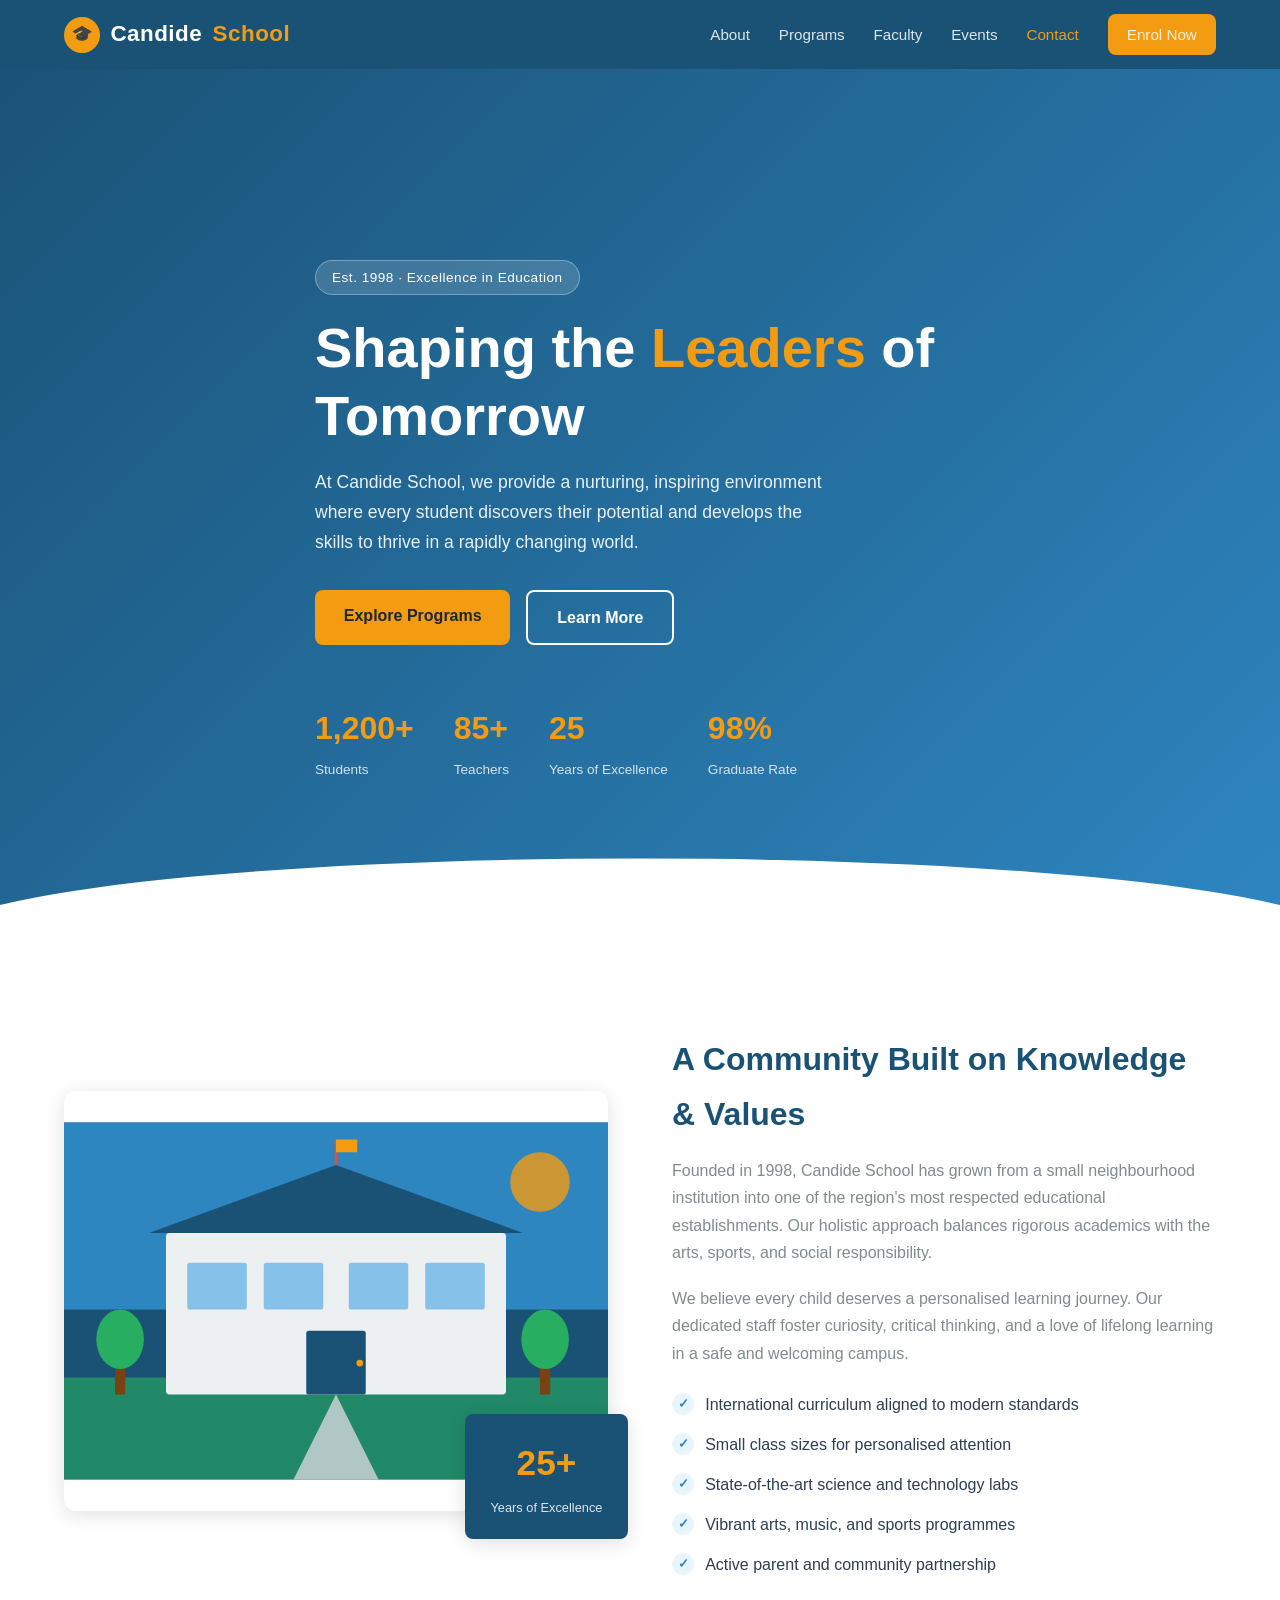
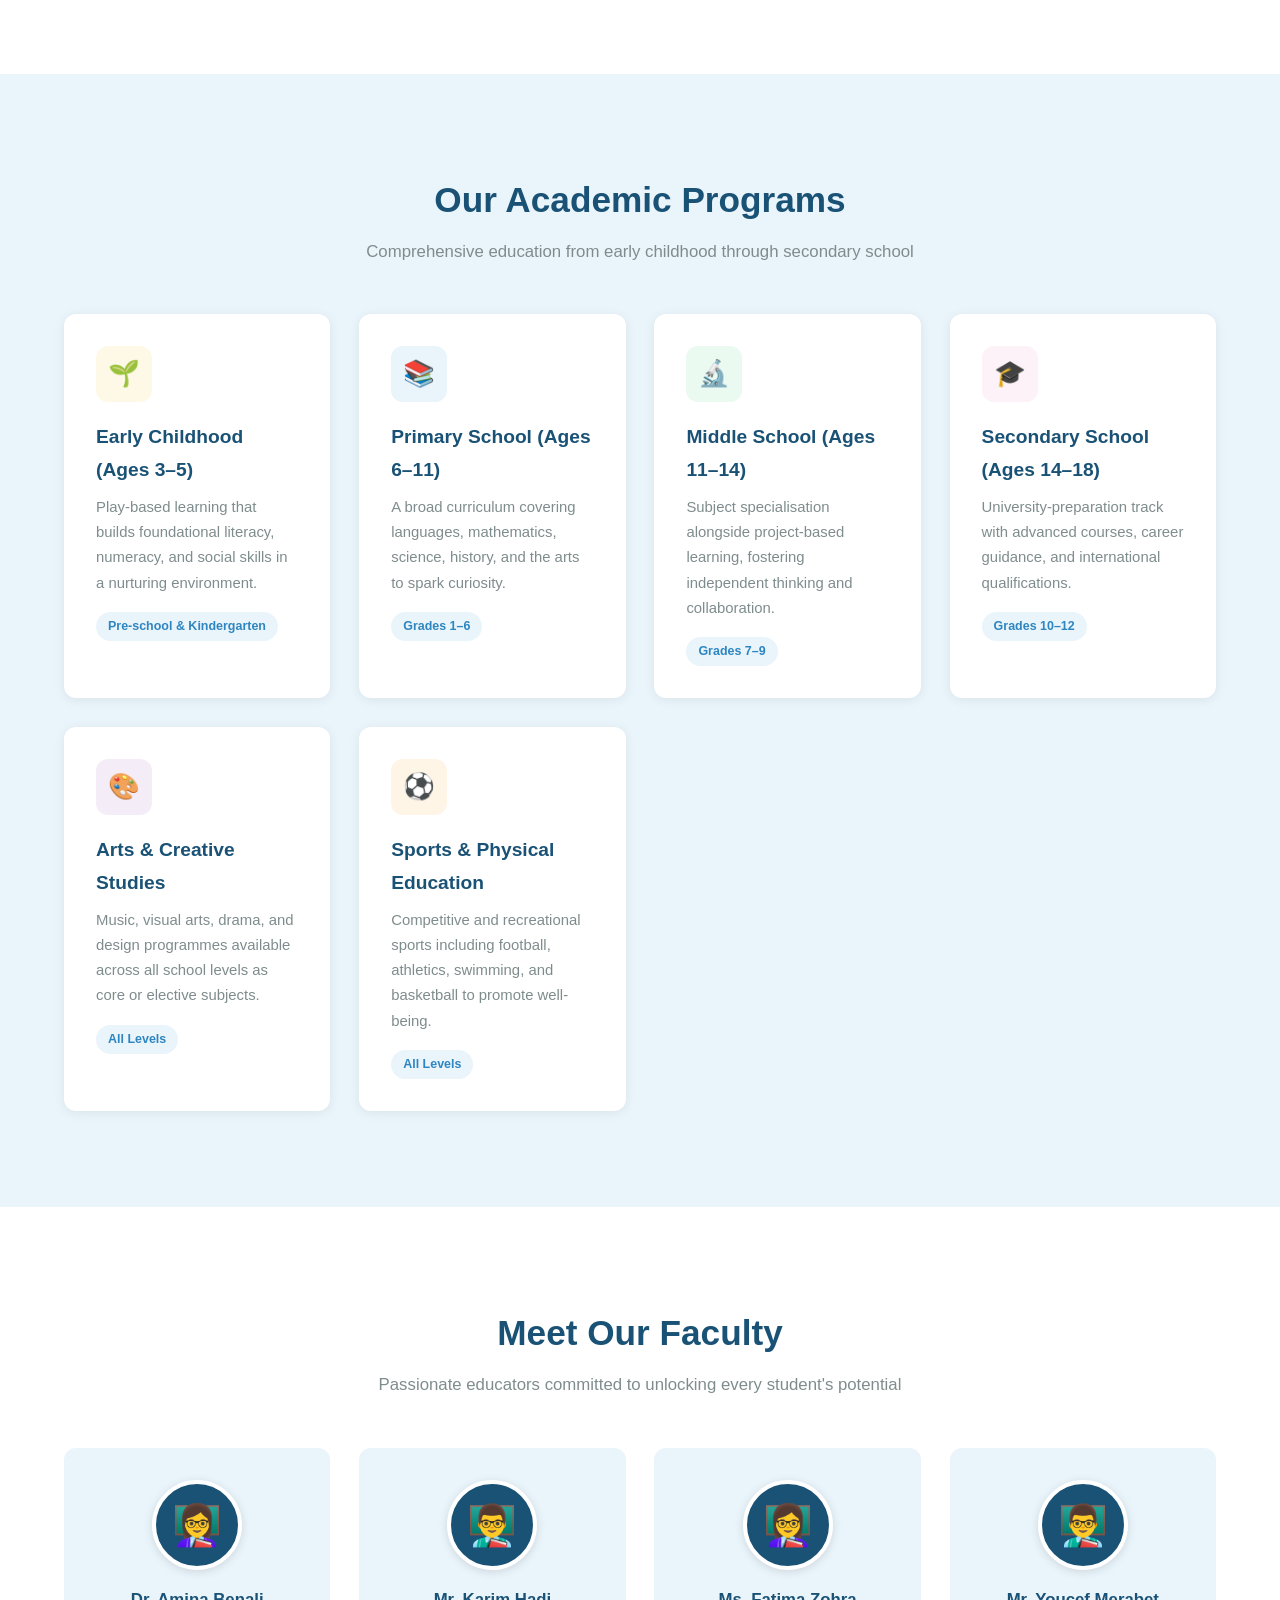
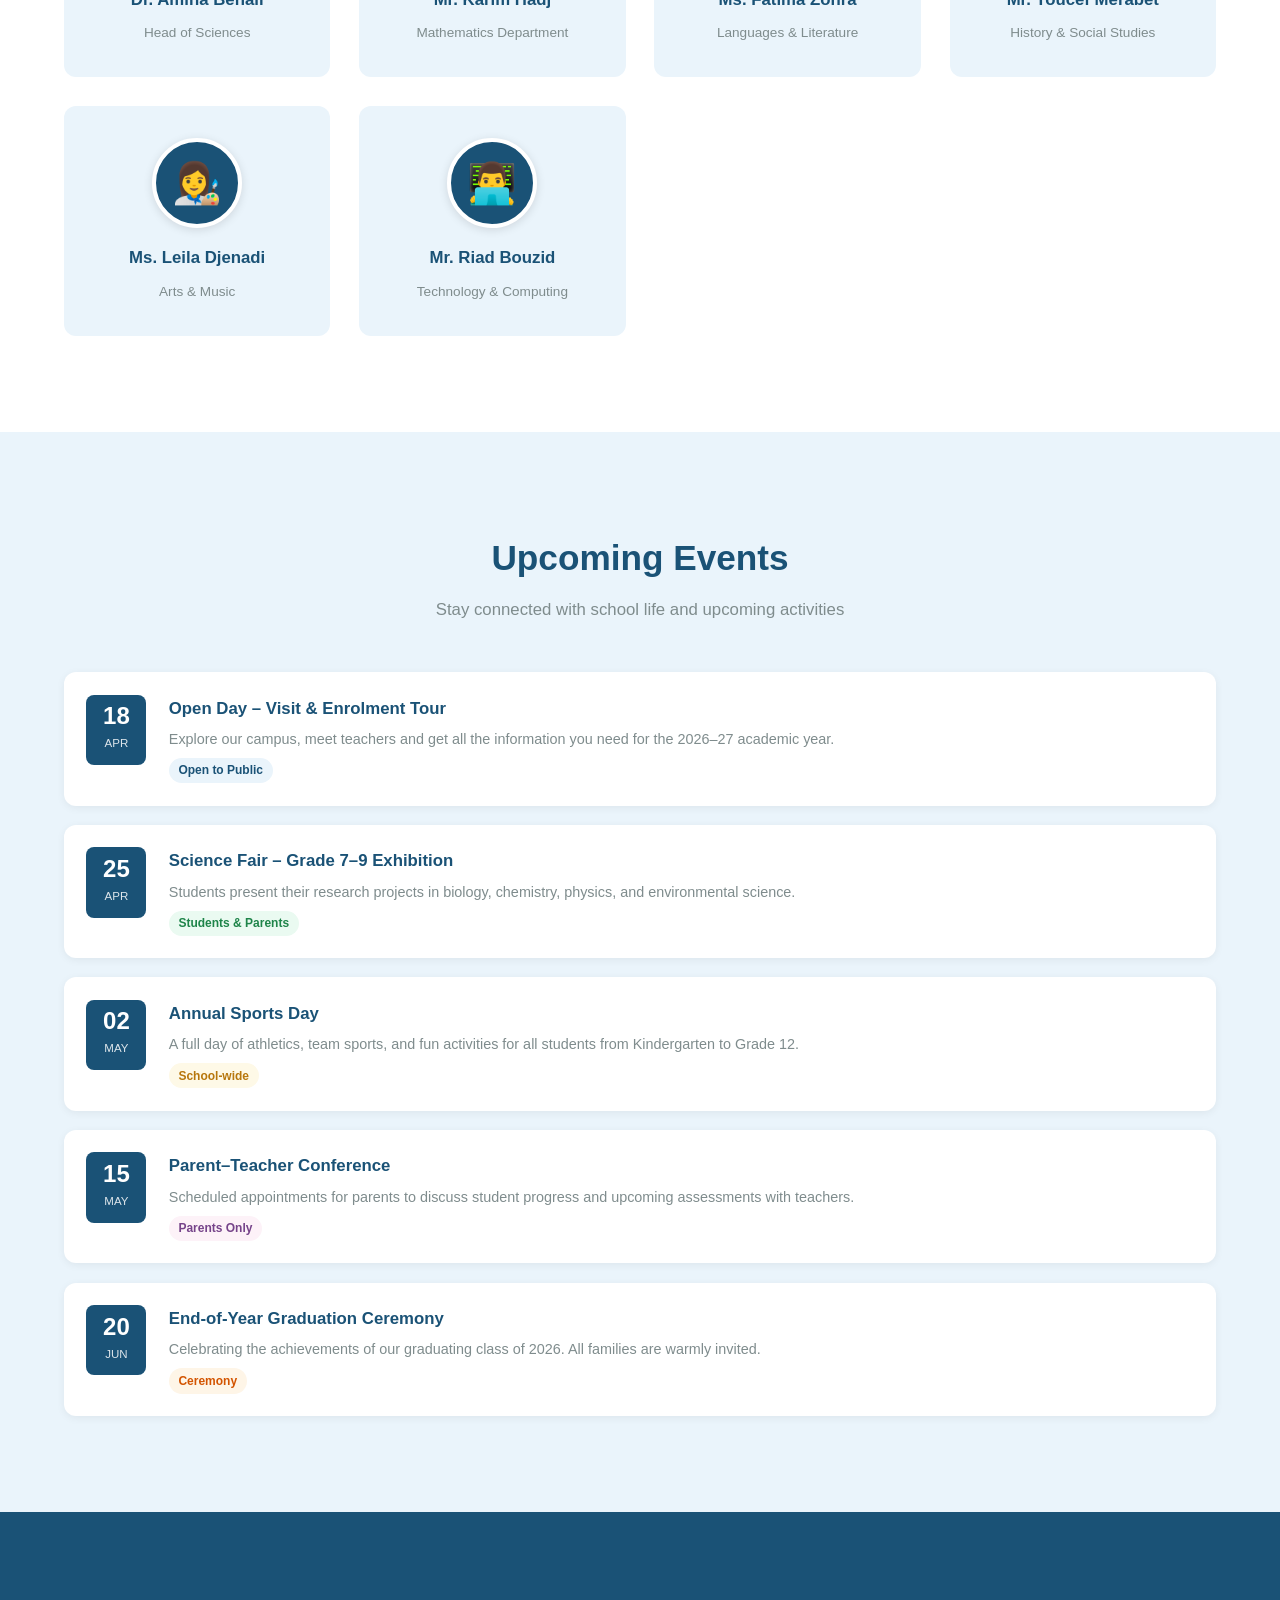
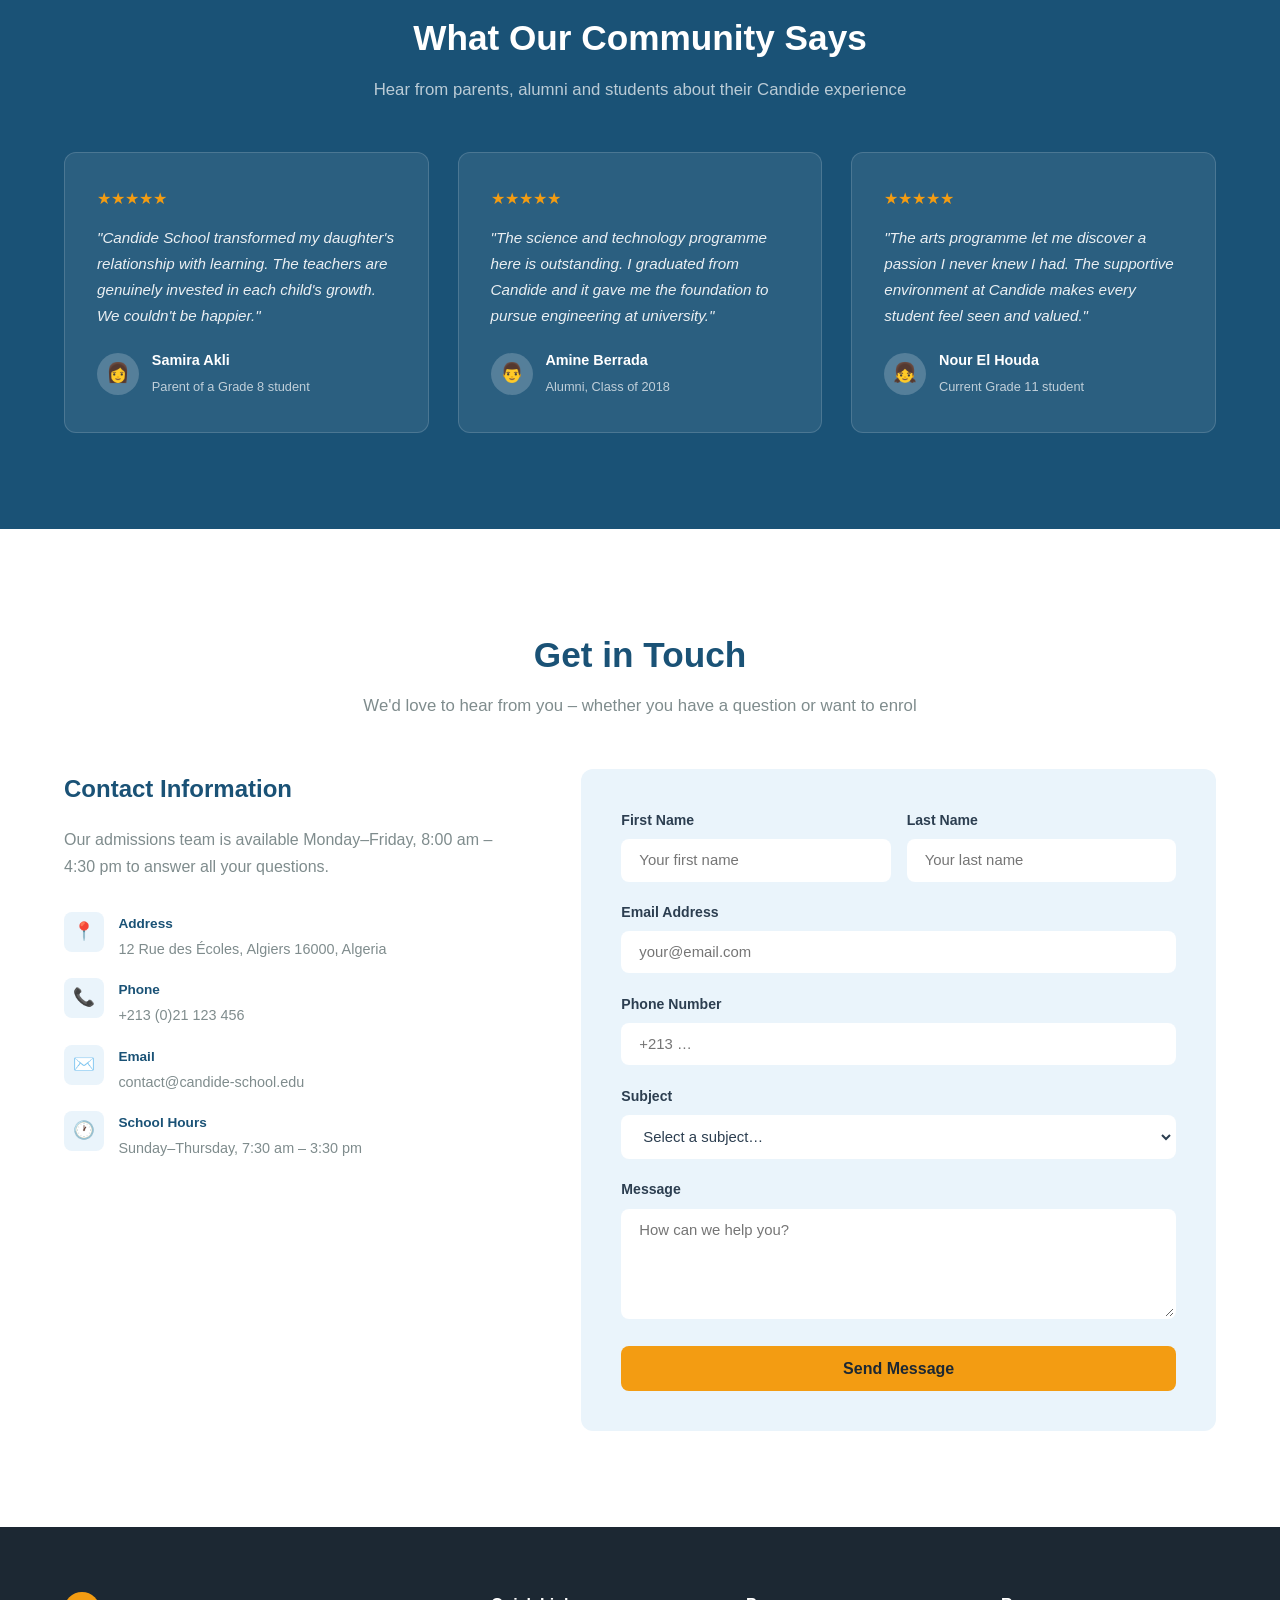
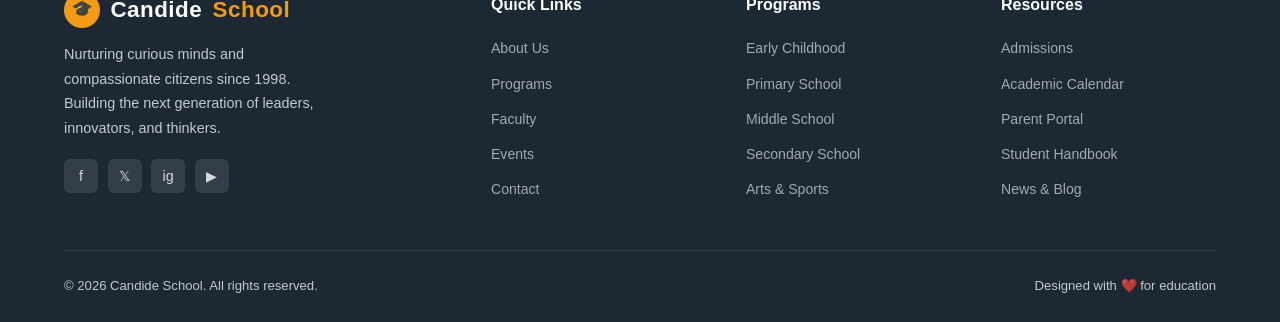
==== index.html @ 68aafe4a "Create Candide School website (HTML, CSS, JS) Agent-Logs-Url: https://github.com/elmeknassi-med/cand" ====
<!DOCTYPE html>
<html lang="en">
<head>
  <meta charset="UTF-8" />
  <meta name="viewport" content="width=device-width, initial-scale=1.0" />
  <meta name="description" content="Candide School – nurturing young minds through excellence in education, creativity, and character." />
  <title>Candide School</title>
  <link rel="stylesheet" href="styles.css" />
</head>
<body>

  <!-- Announcement Bar -->
  <div class="announcement-bar">
    🎓 Enrolment open for the 2026–2027 academic year!
    <a href="#contact">Apply now →</a>
  </div>

  <!-- ===================== NAVBAR ===================== -->
  <nav id="navbar" role="navigation" aria-label="Main navigation">
    <div class="container">
      <a href="#" class="logo">
        <div class="logo-icon" aria-hidden="true">🎓</div>
        Candide <span>School</span>
      </a>

      <ul class="nav-links" id="navLinks" role="list">
        <li><a href="#about"        class="active">About</a></li>
        <li><a href="#programs">Programs</a></li>
        <li><a href="#faculty">Faculty</a></li>
        <li><a href="#events">Events</a></li>
        <li><a href="#contact">Contact</a></li>
        <li><a href="#contact" class="btn btn-primary" style="padding:.5rem 1.2rem;">Enrol Now</a></li>
      </ul>

      <button class="nav-toggle" id="navToggle" aria-controls="navLinks" aria-expanded="false" aria-label="Toggle navigation">
        <span></span><span></span><span></span>
      </button>
    </div>
  </nav>

  <!-- ===================== HERO ===================== -->
  <section id="hero" aria-label="Welcome">
    <div class="container">
      <div class="hero-content">
        <div class="hero-badge">Est. 1998 · Excellence in Education</div>
        <h1>Shaping the <em>Leaders</em> of Tomorrow</h1>
        <p>
          At Candide School, we provide a nurturing, inspiring environment where every
          student discovers their potential and develops the skills to thrive in a
          rapidly changing world.
        </p>
        <div class="hero-buttons">
          <a href="#programs" class="btn btn-primary">Explore Programs</a>
          <a href="#about"    class="btn btn-secondary">Learn More</a>
        </div>
        <div class="hero-stats">
          <div class="stat"><strong>1,200+</strong><span>Students</span></div>
          <div class="stat"><strong>85+</strong><span>Teachers</span></div>
          <div class="stat"><strong>25</strong><span>Years of Excellence</span></div>
          <div class="stat"><strong>98%</strong><span>Graduate Rate</span></div>
        </div>
      </div>
    </div>
  </section>

  <!-- ===================== ABOUT ===================== -->
  <section id="about" aria-label="About Candide School">
    <div class="container">
      <div class="about-grid">

        <div class="about-image">
          <!-- Placeholder illustration using an SVG pattern when no real photo is available -->
          <svg class="about-image-main" viewBox="0 0 640 420" xmlns="http://www.w3.org/2000/svg" role="img" aria-label="Candide School building illustration">
            <rect width="640" height="420" fill="#1a5276"/>
            <!-- sky -->
            <rect width="640" height="220" fill="#2e86c1"/>
            <!-- ground -->
            <rect y="300" width="640" height="120" fill="#27ae60" opacity=".6"/>
            <!-- main building -->
            <rect x="120" y="130" width="400" height="190" fill="#ecf0f1" rx="4"/>
            <!-- roof -->
            <polygon points="100,130 320,50 540,130" fill="#1a5276"/>
            <!-- flag -->
            <line x1="320" y1="50" x2="320" y2="20" stroke="#e74c3c" stroke-width="3"/>
            <rect x="320" y="20" width="25" height="15" fill="#f39c12"/>
            <!-- door -->
            <rect x="285" y="245" width="70" height="75" fill="#1a5276" rx="3"/>
            <circle cx="348" cy="283" r="4" fill="#f39c12"/>
            <!-- windows -->
            <rect x="145" y="165" width="70" height="55" fill="#85c1e9" rx="3"/>
            <rect x="235" y="165" width="70" height="55" fill="#85c1e9" rx="3"/>
            <rect x="335" y="165" width="70" height="55" fill="#85c1e9" rx="3"/>
            <rect x="425" y="165" width="70" height="55" fill="#85c1e9" rx="3"/>
            <!-- path -->
            <polygon points="270,420 320,320 370,420" fill="#d5d8dc" opacity=".8"/>
            <!-- trees -->
            <rect x="60"  y="260" width="12" height="60" fill="#784212"/>
            <ellipse cx="66"  cy="255" rx="28" ry="35" fill="#27ae60"/>
            <rect x="560" y="260" width="12" height="60" fill="#784212"/>
            <ellipse cx="566" cy="255" rx="28" ry="35" fill="#27ae60"/>
            <!-- sun -->
            <circle cx="560" cy="70" r="35" fill="#f39c12" opacity=".8"/>
          </svg>

          <div class="about-badge">
            <strong>25+</strong>
            <span>Years of Excellence</span>
          </div>
        </div>

        <div class="about-text">
          <h2>A Community Built on Knowledge &amp; Values</h2>
          <p>
            Founded in 1998, Candide School has grown from a small neighbourhood
            institution into one of the region's most respected educational establishments.
            Our holistic approach balances rigorous academics with the arts, sports, and
            social responsibility.
          </p>
          <p>
            We believe every child deserves a personalised learning journey. Our
            dedicated staff foster curiosity, critical thinking, and a love of
            lifelong learning in a safe and welcoming campus.
          </p>
          <ul class="about-features">
            <li>International curriculum aligned to modern standards</li>
            <li>Small class sizes for personalised attention</li>
            <li>State-of-the-art science and technology labs</li>
            <li>Vibrant arts, music, and sports programmes</li>
            <li>Active parent and community partnership</li>
          </ul>
        </div>

      </div>
    </div>
  </section>

  <!-- ===================== PROGRAMS ===================== -->
  <section id="programs" aria-label="Academic programs">
    <div class="container">
      <div class="section-heading">
        <h2>Our Academic Programs</h2>
        <p>Comprehensive education from early childhood through secondary school</p>
      </div>

      <div class="programs-grid">

        <div class="program-card">
          <div class="program-icon" style="background:#fef9e7;">🌱</div>
          <h3>Early Childhood (Ages 3–5)</h3>
          <p>Play-based learning that builds foundational literacy, numeracy, and social skills in a nurturing environment.</p>
          <span class="program-tag">Pre-school &amp; Kindergarten</span>
        </div>

        <div class="program-card">
          <div class="program-icon" style="background:#eaf4fb;">📚</div>
          <h3>Primary School (Ages 6–11)</h3>
          <p>A broad curriculum covering languages, mathematics, science, history, and the arts to spark curiosity.</p>
          <span class="program-tag">Grades 1–6</span>
        </div>

        <div class="program-card">
          <div class="program-icon" style="background:#eafaf1;">🔬</div>
          <h3>Middle School (Ages 11–14)</h3>
          <p>Subject specialisation alongside project-based learning, fostering independent thinking and collaboration.</p>
          <span class="program-tag">Grades 7–9</span>
        </div>

        <div class="program-card">
          <div class="program-icon" style="background:#fdf2f8;">🎓</div>
          <h3>Secondary School (Ages 14–18)</h3>
          <p>University-preparation track with advanced courses, career guidance, and international qualifications.</p>
          <span class="program-tag">Grades 10–12</span>
        </div>

        <div class="program-card">
          <div class="program-icon" style="background:#f4ecf7;">🎨</div>
          <h3>Arts &amp; Creative Studies</h3>
          <p>Music, visual arts, drama, and design programmes available across all school levels as core or elective subjects.</p>
          <span class="program-tag">All Levels</span>
        </div>

        <div class="program-card">
          <div class="program-icon" style="background:#fef5e7;">⚽</div>
          <h3>Sports &amp; Physical Education</h3>
          <p>Competitive and recreational sports including football, athletics, swimming, and basketball to promote well-being.</p>
          <span class="program-tag">All Levels</span>
        </div>

      </div>
    </div>
  </section>

  <!-- ===================== FACULTY ===================== -->
  <section id="faculty" aria-label="Our teachers">
    <div class="container">
      <div class="section-heading">
        <h2>Meet Our Faculty</h2>
        <p>Passionate educators committed to unlocking every student's potential</p>
      </div>

      <div class="faculty-grid">

        <div class="faculty-card">
          <div class="faculty-avatar" aria-hidden="true">👩‍🏫</div>
          <h3>Dr. Amina Benali</h3>
          <span>Head of Sciences</span>
        </div>

        <div class="faculty-card">
          <div class="faculty-avatar" aria-hidden="true">👨‍🏫</div>
          <h3>Mr. Karim Hadj</h3>
          <span>Mathematics Department</span>
        </div>

        <div class="faculty-card">
          <div class="faculty-avatar" aria-hidden="true">👩‍🏫</div>
          <h3>Ms. Fatima Zohra</h3>
          <span>Languages &amp; Literature</span>
        </div>

        <div class="faculty-card">
          <div class="faculty-avatar" aria-hidden="true">👨‍🏫</div>
          <h3>Mr. Youcef Merabet</h3>
          <span>History &amp; Social Studies</span>
        </div>

        <div class="faculty-card">
          <div class="faculty-avatar" aria-hidden="true">👩‍🎨</div>
          <h3>Ms. Leila Djenadi</h3>
          <span>Arts &amp; Music</span>
        </div>

        <div class="faculty-card">
          <div class="faculty-avatar" aria-hidden="true">👨‍💻</div>
          <h3>Mr. Riad Bouzid</h3>
          <span>Technology &amp; Computing</span>
        </div>

      </div>
    </div>
  </section>

  <!-- ===================== EVENTS ===================== -->
  <section id="events" aria-label="Upcoming events">
    <div class="container">
      <div class="section-heading">
        <h2>Upcoming Events</h2>
        <p>Stay connected with school life and upcoming activities</p>
      </div>

      <div class="events-list">

        <div class="event-item">
          <div class="event-date"><strong>18</strong><span>Apr</span></div>
          <div class="event-info">
            <h3>Open Day – Visit &amp; Enrolment Tour</h3>
            <p>Explore our campus, meet teachers and get all the information you need for the 2026–27 academic year.</p>
            <span class="event-tag" style="background:#eaf4fb;color:#1a5276;">Open to Public</span>
          </div>
        </div>

        <div class="event-item">
          <div class="event-date"><strong>25</strong><span>Apr</span></div>
          <div class="event-info">
            <h3>Science Fair – Grade 7–9 Exhibition</h3>
            <p>Students present their research projects in biology, chemistry, physics, and environmental science.</p>
            <span class="event-tag" style="background:#eafaf1;color:#1e8449;">Students &amp; Parents</span>
          </div>
        </div>

        <div class="event-item">
          <div class="event-date"><strong>02</strong><span>May</span></div>
          <div class="event-info">
            <h3>Annual Sports Day</h3>
            <p>A full day of athletics, team sports, and fun activities for all students from Kindergarten to Grade 12.</p>
            <span class="event-tag" style="background:#fef9e7;color:#b7770d;">School-wide</span>
          </div>
        </div>

        <div class="event-item">
          <div class="event-date"><strong>15</strong><span>May</span></div>
          <div class="event-info">
            <h3>Parent–Teacher Conference</h3>
            <p>Scheduled appointments for parents to discuss student progress and upcoming assessments with teachers.</p>
            <span class="event-tag" style="background:#fdf2f8;color:#76448a;">Parents Only</span>
          </div>
        </div>

        <div class="event-item">
          <div class="event-date"><strong>20</strong><span>Jun</span></div>
          <div class="event-info">
            <h3>End-of-Year Graduation Ceremony</h3>
            <p>Celebrating the achievements of our graduating class of 2026. All families are warmly invited.</p>
            <span class="event-tag" style="background:#fef5e7;color:#d35400;">Ceremony</span>
          </div>
        </div>

      </div>
    </div>
  </section>

  <!-- ===================== TESTIMONIALS ===================== -->
  <section id="testimonials" aria-label="What parents say">
    <div class="container">
      <div class="section-heading">
        <h2>What Our Community Says</h2>
        <p>Hear from parents, alumni and students about their Candide experience</p>
      </div>

      <div class="testimonials-grid">

        <div class="testimonial-card">
          <div class="testimonial-stars" aria-label="5 stars">★★★★★</div>
          <blockquote>
            "Candide School transformed my daughter's relationship with learning. The teachers are
            genuinely invested in each child's growth. We couldn't be happier."
          </blockquote>
          <div class="testimonial-author">
            <div class="testimonial-author-avatar" aria-hidden="true">👩</div>
            <div class="testimonial-author-info">
              <strong>Samira Akli</strong>
              <span>Parent of a Grade 8 student</span>
            </div>
          </div>
        </div>

        <div class="testimonial-card">
          <div class="testimonial-stars" aria-label="5 stars">★★★★★</div>
          <blockquote>
            "The science and technology programme here is outstanding. I graduated from Candide
            and it gave me the foundation to pursue engineering at university."
          </blockquote>
          <div class="testimonial-author">
            <div class="testimonial-author-avatar" aria-hidden="true">👨</div>
            <div class="testimonial-author-info">
              <strong>Amine Berrada</strong>
              <span>Alumni, Class of 2018</span>
            </div>
          </div>
        </div>

        <div class="testimonial-card">
          <div class="testimonial-stars" aria-label="5 stars">★★★★★</div>
          <blockquote>
            "The arts programme let me discover a passion I never knew I had. The supportive
            environment at Candide makes every student feel seen and valued."
          </blockquote>
          <div class="testimonial-author">
            <div class="testimonial-author-avatar" aria-hidden="true">👧</div>
            <div class="testimonial-author-info">
              <strong>Nour El Houda</strong>
              <span>Current Grade 11 student</span>
            </div>
          </div>
        </div>

      </div>
    </div>
  </section>

  <!-- ===================== CONTACT ===================== -->
  <section id="contact" aria-label="Contact and enrolment">
    <div class="container">
      <div class="section-heading">
        <h2>Get in Touch</h2>
        <p>We'd love to hear from you – whether you have a question or want to enrol</p>
      </div>

      <div class="contact-grid">

        <div class="contact-info">
          <h3>Contact Information</h3>
          <p>Our admissions team is available Monday–Friday, 8:00 am – 4:30 pm to answer all your questions.</p>

          <div class="contact-details">
            <div class="contact-item">
              <div class="contact-item-icon" aria-hidden="true">📍</div>
              <div class="contact-item-text">
                <strong>Address</strong>
                <span>12 Rue des Écoles, Algiers 16000, Algeria</span>
              </div>
            </div>
            <div class="contact-item">
              <div class="contact-item-icon" aria-hidden="true">📞</div>
              <div class="contact-item-text">
                <strong>Phone</strong>
                <span>+213 (0)21 123 456</span>
              </div>
            </div>
            <div class="contact-item">
              <div class="contact-item-icon" aria-hidden="true">✉️</div>
              <div class="contact-item-text">
                <strong>Email</strong>
                <span>contact@candide-school.edu</span>
              </div>
            </div>
            <div class="contact-item">
              <div class="contact-item-icon" aria-hidden="true">🕐</div>
              <div class="contact-item-text">
                <strong>School Hours</strong>
                <span>Sunday–Thursday, 7:30 am – 3:30 pm</span>
              </div>
            </div>
          </div>
        </div>

        <div class="contact-form">
          <form id="contactForm" novalidate>
            <div class="form-row">
              <div class="form-group">
                <label for="firstName">First Name</label>
                <input type="text" id="firstName" name="firstName" placeholder="Your first name" required />
              </div>
              <div class="form-group">
                <label for="lastName">Last Name</label>
                <input type="text" id="lastName" name="lastName" placeholder="Your last name" required />
              </div>
            </div>

            <div class="form-group">
              <label for="email">Email Address</label>
              <input type="email" id="email" name="email" placeholder="your@email.com" required />
            </div>

            <div class="form-group">
              <label for="phone">Phone Number</label>
              <input type="tel" id="phone" name="phone" placeholder="+213 …" />
            </div>

            <div class="form-group">
              <label for="subject">Subject</label>
              <select id="subject" name="subject">
                <option value="">Select a subject…</option>
                <option value="enrolment">Enrolment / Admissions</option>
                <option value="programs">Academic Programs</option>
                <option value="events">Events</option>
                <option value="fees">Fees &amp; Scholarships</option>
                <option value="other">Other</option>
              </select>
            </div>

            <div class="form-group">
              <label for="message">Message</label>
              <textarea id="message" name="message" placeholder="How can we help you?" required></textarea>
            </div>

            <button type="submit" class="btn btn-primary form-submit">Send Message</button>
          </form>
          <p id="formFeedback" role="status" style="margin-top:.8rem;font-size:.9rem;color:#1e8449;display:none;"></p>
        </div>

      </div>
    </div>
  </section>

  <!-- ===================== FOOTER ===================== -->
  <footer>
    <div class="container">
      <div class="footer-grid">

        <div class="footer-brand">
          <a href="#" class="logo">
            <div class="logo-icon" aria-hidden="true">🎓</div>
            Candide <span>School</span>
          </a>
          <p>Nurturing curious minds and compassionate citizens since 1998. Building the next generation of leaders, innovators, and thinkers.</p>
          <div class="footer-socials">
            <a href="#" class="social-link" aria-label="Facebook">f</a>
            <a href="#" class="social-link" aria-label="Twitter / X">𝕏</a>
            <a href="#" class="social-link" aria-label="Instagram">ig</a>
            <a href="#" class="social-link" aria-label="YouTube">▶</a>
          </div>
        </div>

        <div class="footer-col">
          <h4>Quick Links</h4>
          <ul>
            <li><a href="#about">About Us</a></li>
            <li><a href="#programs">Programs</a></li>
            <li><a href="#faculty">Faculty</a></li>
            <li><a href="#events">Events</a></li>
            <li><a href="#contact">Contact</a></li>
          </ul>
        </div>

        <div class="footer-col">
          <h4>Programs</h4>
          <ul>
            <li><a href="#programs">Early Childhood</a></li>
            <li><a href="#programs">Primary School</a></li>
            <li><a href="#programs">Middle School</a></li>
            <li><a href="#programs">Secondary School</a></li>
            <li><a href="#programs">Arts &amp; Sports</a></li>
          </ul>
        </div>

        <div class="footer-col">
          <h4>Resources</h4>
          <ul>
            <li><a href="#contact">Admissions</a></li>
            <li><a href="#events">Academic Calendar</a></li>
            <li><a href="#">Parent Portal</a></li>
            <li><a href="#">Student Handbook</a></li>
            <li><a href="#">News &amp; Blog</a></li>
          </ul>
        </div>

      </div>

      <div class="footer-bottom">
        <p>&copy; 2026 Candide School. All rights reserved.</p>
        <p>Designed with ❤️ for education</p>
      </div>
    </div>
  </footer>

  <!-- Back to top button -->
  <button id="back-to-top" aria-label="Back to top">↑</button>

  <script src="script.js"></script>
</body>
</html>
---- styles.css ----
/* ============================================================
   Candide School – Stylesheet
   ============================================================ */

/* ---------- Reset & base ---------- */
*, *::before, *::after {
  box-sizing: border-box;
  margin: 0;
  padding: 0;
}

:root {
  --primary:   #1a5276;
  --secondary: #2e86c1;
  --accent:    #f39c12;
  --light:     #eaf4fb;
  --dark:      #1c2833;
  --text:      #2c3e50;
  --muted:     #7f8c8d;
  --white:     #ffffff;
  --radius:    8px;
  --shadow:    0 4px 20px rgba(0,0,0,.12);
  --transition: .3s ease;
}

html { scroll-behavior: smooth; }

body {
  font-family: 'Segoe UI', Tahoma, Geneva, Verdana, sans-serif;
  color: var(--text);
  line-height: 1.7;
}

img { max-width: 100%; display: block; }

a {
  color: var(--secondary);
  text-decoration: none;
}

a:hover { color: var(--accent); }

ul { list-style: none; }

/* ---------- Utilities ---------- */
.container {
  max-width: 1200px;
  margin: 0 auto;
  padding: 0 1.5rem;
}

.section-heading {
  text-align: center;
  margin-bottom: 3rem;
}

.section-heading h2 {
  font-size: 2.2rem;
  color: var(--primary);
  margin-bottom: .5rem;
}

.section-heading p {
  color: var(--muted);
  font-size: 1.05rem;
}

.btn {
  display: inline-block;
  padding: .75rem 1.8rem;
  border-radius: var(--radius);
  font-weight: 600;
  cursor: pointer;
  border: none;
  transition: var(--transition);
}

.btn-primary {
  background: var(--accent);
  color: var(--dark);
}

.btn-primary:hover {
  background: #d68910;
  color: var(--dark);
}

.btn-secondary {
  background: transparent;
  color: var(--white);
  border: 2px solid var(--white);
}

.btn-secondary:hover {
  background: var(--white);
  color: var(--primary);
}

/* ---------- Navbar ---------- */
#navbar {
  position: fixed;
  top: 0;
  left: 0;
  right: 0;
  z-index: 1000;
  background: var(--primary);
  transition: background var(--transition), box-shadow var(--transition);
}

#navbar.scrolled {
  background: var(--dark);
  box-shadow: var(--shadow);
}

#navbar .container {
  display: flex;
  align-items: center;
  justify-content: space-between;
  padding-top: .85rem;
  padding-bottom: .85rem;
}

.logo {
  display: flex;
  align-items: center;
  gap: .65rem;
  color: var(--white);
  font-size: 1.4rem;
  font-weight: 700;
  letter-spacing: .5px;
}

.logo span {
  color: var(--accent);
}

.logo-icon {
  width: 36px;
  height: 36px;
  background: var(--accent);
  border-radius: 50%;
  display: flex;
  align-items: center;
  justify-content: center;
  font-size: 1.1rem;
}

.nav-links {
  display: flex;
  gap: 1.8rem;
  align-items: center;
}

.nav-links a {
  color: rgba(255,255,255,.85);
  font-weight: 500;
  transition: color var(--transition);
  font-size: .95rem;
}

.nav-links a:hover,
.nav-links a.active {
  color: var(--accent);
}

.nav-toggle {
  display: none;
  flex-direction: column;
  gap: 5px;
  cursor: pointer;
  background: none;
  border: none;
  padding: 4px;
}

.nav-toggle span {
  display: block;
  width: 26px;
  height: 2px;
  background: var(--white);
  border-radius: 2px;
  transition: var(--transition);
}

.nav-toggle.open span:nth-child(1) { transform: translateY(7px) rotate(45deg); }
.nav-toggle.open span:nth-child(2) { opacity: 0; }
.nav-toggle.open span:nth-child(3) { transform: translateY(-7px) rotate(-45deg); }

/* ---------- Hero ---------- */
#hero {
  min-height: 100vh;
  background: linear-gradient(135deg, var(--primary) 0%, var(--secondary) 100%);
  display: flex;
  align-items: center;
  padding-top: 70px;
  position: relative;
  overflow: hidden;
}

#hero::after {
  content: '';
  position: absolute;
  bottom: -2px;
  left: 0;
  right: 0;
  height: 80px;
  background: var(--white);
  clip-path: ellipse(55% 100% at 50% 100%);
}

.hero-content {
  color: var(--white);
  max-width: 650px;
}

.hero-badge {
  display: inline-block;
  background: rgba(255,255,255,.15);
  border: 1px solid rgba(255,255,255,.3);
  padding: .3rem 1rem;
  border-radius: 20px;
  font-size: .85rem;
  margin-bottom: 1.2rem;
  letter-spacing: .5px;
}

.hero-content h1 {
  font-size: clamp(2.2rem, 5vw, 3.5rem);
  line-height: 1.2;
  margin-bottom: 1.2rem;
}

.hero-content h1 em {
  font-style: normal;
  color: var(--accent);
}

.hero-content p {
  font-size: 1.1rem;
  opacity: .9;
  margin-bottom: 2rem;
  max-width: 520px;
}

.hero-buttons {
  display: flex;
  gap: 1rem;
  flex-wrap: wrap;
}

.hero-stats {
  margin-top: 3.5rem;
  display: flex;
  gap: 2.5rem;
  flex-wrap: wrap;
}

.stat {
  text-align: left;
}

.stat strong {
  display: block;
  font-size: 2rem;
  color: var(--accent);
  font-weight: 700;
}

.stat span {
  font-size: .85rem;
  opacity: .8;
}

/* ---------- About ---------- */
#about {
  padding: 6rem 0;
  background: var(--white);
}

.about-grid {
  display: grid;
  grid-template-columns: 1fr 1fr;
  gap: 4rem;
  align-items: center;
}

.about-image {
  position: relative;
}

.about-image-main {
  width: 100%;
  height: 420px;
  object-fit: cover;
  border-radius: 12px;
  box-shadow: var(--shadow);
}

.about-badge {
  position: absolute;
  bottom: -20px;
  right: -20px;
  background: var(--primary);
  color: var(--white);
  padding: 1.2rem 1.6rem;
  border-radius: var(--radius);
  text-align: center;
  box-shadow: var(--shadow);
}

.about-badge strong {
  display: block;
  font-size: 2.2rem;
  color: var(--accent);
}

.about-badge span {
  font-size: .8rem;
  opacity: .85;
}

.about-text h2 {
  font-size: 2rem;
  color: var(--primary);
  margin-bottom: 1rem;
}

.about-text p {
  color: var(--muted);
  margin-bottom: 1.2rem;
}

.about-features {
  margin-top: 1.5rem;
  display: flex;
  flex-direction: column;
  gap: .8rem;
}

.about-features li {
  display: flex;
  align-items: center;
  gap: .7rem;
  color: var(--text);
}

.about-features li::before {
  content: '✓';
  width: 22px;
  height: 22px;
  background: var(--light);
  color: var(--secondary);
  border-radius: 50%;
  display: flex;
  align-items: center;
  justify-content: center;
  font-weight: 700;
  font-size: .8rem;
  flex-shrink: 0;
}

/* ---------- Programs ---------- */
#programs {
  padding: 6rem 0;
  background: var(--light);
}

.programs-grid {
  display: grid;
  grid-template-columns: repeat(auto-fit, minmax(260px, 1fr));
  gap: 1.8rem;
}

.program-card {
  background: var(--white);
  border-radius: 12px;
  padding: 2rem;
  box-shadow: 0 2px 12px rgba(0,0,0,.07);
  transition: transform var(--transition), box-shadow var(--transition);
}

.program-card:hover {
  transform: translateY(-6px);
  box-shadow: var(--shadow);
}

.program-icon {
  width: 56px;
  height: 56px;
  border-radius: 12px;
  display: flex;
  align-items: center;
  justify-content: center;
  font-size: 1.6rem;
  margin-bottom: 1.2rem;
}

.program-card h3 {
  font-size: 1.2rem;
  color: var(--primary);
  margin-bottom: .5rem;
}

.program-card p {
  color: var(--muted);
  font-size: .93rem;
}

.program-tag {
  display: inline-block;
  margin-top: 1rem;
  font-size: .78rem;
  font-weight: 600;
  padding: .25rem .75rem;
  border-radius: 20px;
  background: var(--light);
  color: var(--secondary);
}

/* ---------- Faculty ---------- */
#faculty {
  padding: 6rem 0;
  background: var(--white);
}

.faculty-grid {
  display: grid;
  grid-template-columns: repeat(auto-fit, minmax(230px, 1fr));
  gap: 1.8rem;
}

.faculty-card {
  text-align: center;
  background: var(--light);
  border-radius: 12px;
  padding: 2rem 1.5rem;
  transition: transform var(--transition);
}

.faculty-card:hover { transform: translateY(-4px); }

.faculty-avatar {
  width: 90px;
  height: 90px;
  border-radius: 50%;
  margin: 0 auto 1rem;
  object-fit: cover;
  border: 4px solid var(--white);
  box-shadow: 0 2px 10px rgba(0,0,0,.12);
  font-size: 2.5rem;
  display: flex;
  align-items: center;
  justify-content: center;
  background: var(--primary);
  color: var(--white);
}

.faculty-card h3 {
  font-size: 1.05rem;
  color: var(--primary);
  margin-bottom: .25rem;
}

.faculty-card span {
  font-size: .85rem;
  color: var(--muted);
}

/* ---------- Events ---------- */
#events {
  padding: 6rem 0;
  background: var(--light);
}

.events-list {
  display: flex;
  flex-direction: column;
  gap: 1.2rem;
}

.event-item {
  display: flex;
  align-items: flex-start;
  gap: 1.4rem;
  background: var(--white);
  border-radius: 12px;
  padding: 1.4rem;
  box-shadow: 0 2px 8px rgba(0,0,0,.06);
  transition: transform var(--transition);
}

.event-item:hover { transform: translateX(4px); }

.event-date {
  min-width: 60px;
  background: var(--primary);
  color: var(--white);
  border-radius: 8px;
  text-align: center;
  padding: .6rem .4rem;
  flex-shrink: 0;
}

.event-date strong {
  display: block;
  font-size: 1.5rem;
  line-height: 1;
}

.event-date span {
  font-size: .72rem;
  text-transform: uppercase;
  opacity: .85;
}

.event-info h3 {
  font-size: 1.05rem;
  color: var(--primary);
  margin-bottom: .25rem;
}

.event-info p {
  color: var(--muted);
  font-size: .9rem;
}

.event-tag {
  display: inline-block;
  font-size: .75rem;
  padding: .15rem .6rem;
  border-radius: 20px;
  font-weight: 600;
  margin-top: .4rem;
}

/* ---------- Testimonials ---------- */
#testimonials {
  padding: 6rem 0;
  background: var(--primary);
}

#testimonials .section-heading h2 { color: var(--white); }
#testimonials .section-heading p  { color: rgba(255,255,255,.7); }

.testimonials-grid {
  display: grid;
  grid-template-columns: repeat(auto-fit, minmax(280px, 1fr));
  gap: 1.8rem;
}

.testimonial-card {
  background: rgba(255,255,255,.08);
  border: 1px solid rgba(255,255,255,.15);
  border-radius: 12px;
  padding: 2rem;
  color: var(--white);
}

.testimonial-stars {
  color: var(--accent);
  font-size: 1rem;
  margin-bottom: .8rem;
}

.testimonial-card blockquote {
  font-size: .95rem;
  opacity: .9;
  line-height: 1.7;
  font-style: italic;
  margin-bottom: 1.2rem;
}

.testimonial-author {
  display: flex;
  align-items: center;
  gap: .8rem;
}

.testimonial-author-avatar {
  width: 42px;
  height: 42px;
  border-radius: 50%;
  background: rgba(255,255,255,.2);
  display: flex;
  align-items: center;
  justify-content: center;
  font-size: 1.2rem;
}

.testimonial-author-info strong {
  display: block;
  font-size: .9rem;
}

.testimonial-author-info span {
  font-size: .8rem;
  opacity: .7;
}

/* ---------- Contact ---------- */
#contact {
  padding: 6rem 0;
  background: var(--white);
}

.contact-grid {
  display: grid;
  grid-template-columns: 1fr 1.4fr;
  gap: 4rem;
  align-items: start;
}

.contact-info h3 {
  font-size: 1.5rem;
  color: var(--primary);
  margin-bottom: 1rem;
}

.contact-info p {
  color: var(--muted);
  margin-bottom: 2rem;
}

.contact-details {
  display: flex;
  flex-direction: column;
  gap: 1rem;
}

.contact-item {
  display: flex;
  align-items: flex-start;
  gap: .9rem;
}

.contact-item-icon {
  width: 40px;
  height: 40px;
  border-radius: 8px;
  background: var(--light);
  display: flex;
  align-items: center;
  justify-content: center;
  font-size: 1.1rem;
  flex-shrink: 0;
}

.contact-item-text strong {
  display: block;
  font-size: .85rem;
  color: var(--primary);
}

.contact-item-text span {
  font-size: .9rem;
  color: var(--muted);
}

.contact-form {
  background: var(--light);
  border-radius: 12px;
  padding: 2.5rem;
}

.form-row {
  display: grid;
  grid-template-columns: 1fr 1fr;
  gap: 1rem;
}

.form-group {
  margin-bottom: 1.2rem;
}

.form-group label {
  display: block;
  font-size: .88rem;
  font-weight: 600;
  color: var(--text);
  margin-bottom: .4rem;
}

.form-group input,
.form-group select,
.form-group textarea {
  width: 100%;
  padding: .7rem 1rem;
  border: 2px solid transparent;
  border-radius: var(--radius);
  background: var(--white);
  font-family: inherit;
  font-size: .93rem;
  color: var(--text);
  transition: border-color var(--transition);
}

.form-group input:focus,
.form-group select:focus,
.form-group textarea:focus {
  outline: none;
  border-color: var(--secondary);
}

.form-group textarea { resize: vertical; min-height: 110px; }

.form-submit { width: 100%; padding: .85rem; font-size: 1rem; }

/* ---------- Footer ---------- */
footer {
  background: var(--dark);
  color: rgba(255,255,255,.75);
  padding: 4rem 0 1.5rem;
}

.footer-grid {
  display: grid;
  grid-template-columns: 1.8fr 1fr 1fr 1fr;
  gap: 2.5rem;
  padding-bottom: 3rem;
  border-bottom: 1px solid rgba(255,255,255,.1);
}

.footer-brand p {
  font-size: .9rem;
  margin-top: .8rem;
  max-width: 280px;
  line-height: 1.7;
}

.footer-socials {
  display: flex;
  gap: .6rem;
  margin-top: 1.2rem;
}

.social-link {
  width: 34px;
  height: 34px;
  background: rgba(255,255,255,.1);
  border-radius: 6px;
  display: flex;
  align-items: center;
  justify-content: center;
  color: rgba(255,255,255,.8);
  font-size: .9rem;
  transition: background var(--transition);
}

.social-link:hover {
  background: var(--accent);
  color: var(--dark);
}

.footer-col h4 {
  color: var(--white);
  font-size: 1rem;
  margin-bottom: 1rem;
}

.footer-col ul {
  display: flex;
  flex-direction: column;
  gap: .5rem;
}

.footer-col ul a {
  color: rgba(255,255,255,.6);
  font-size: .88rem;
  transition: color var(--transition);
}

.footer-col ul a:hover { color: var(--accent); }

.footer-bottom {
  padding-top: 1.5rem;
  display: flex;
  justify-content: space-between;
  align-items: center;
  flex-wrap: wrap;
  gap: .5rem;
  font-size: .82rem;
}

/* ---------- Announcement banner ---------- */
.announcement-bar {
  background: var(--accent);
  color: var(--dark);
  text-align: center;
  padding: .4rem 1rem;
  font-size: .87rem;
  font-weight: 600;
}

.announcement-bar a { color: var(--primary); text-decoration: underline; }

/* ---------- Back-to-top ---------- */
#back-to-top {
  position: fixed;
  bottom: 2rem;
  right: 2rem;
  width: 42px;
  height: 42px;
  background: var(--primary);
  color: var(--white);
  border: none;
  border-radius: 50%;
  cursor: pointer;
  font-size: 1.1rem;
  display: flex;
  align-items: center;
  justify-content: center;
  box-shadow: var(--shadow);
  opacity: 0;
  pointer-events: none;
  transition: opacity var(--transition), background var(--transition);
  z-index: 900;
}

#back-to-top.visible {
  opacity: 1;
  pointer-events: auto;
}

#back-to-top:hover { background: var(--secondary); }

/* ---------- Responsive ---------- */
@media (max-width: 900px) {
  .about-grid,
  .contact-grid,
  .footer-grid {
    grid-template-columns: 1fr;
  }

  .about-badge { right: 0; }

  .footer-grid { grid-template-columns: 1fr 1fr; }
}

@media (max-width: 700px) {
  .nav-links {
    display: none;
    flex-direction: column;
    position: absolute;
    top: 100%;
    left: 0;
    right: 0;
    background: var(--dark);
    padding: 1.5rem;
    gap: 1rem;
    box-shadow: 0 8px 20px rgba(0,0,0,.25);
  }

  .nav-links.open { display: flex; }

  .nav-toggle { display: flex; }

  .form-row { grid-template-columns: 1fr; }

  .hero-stats { gap: 1.5rem; }

  .footer-grid { grid-template-columns: 1fr; }
}
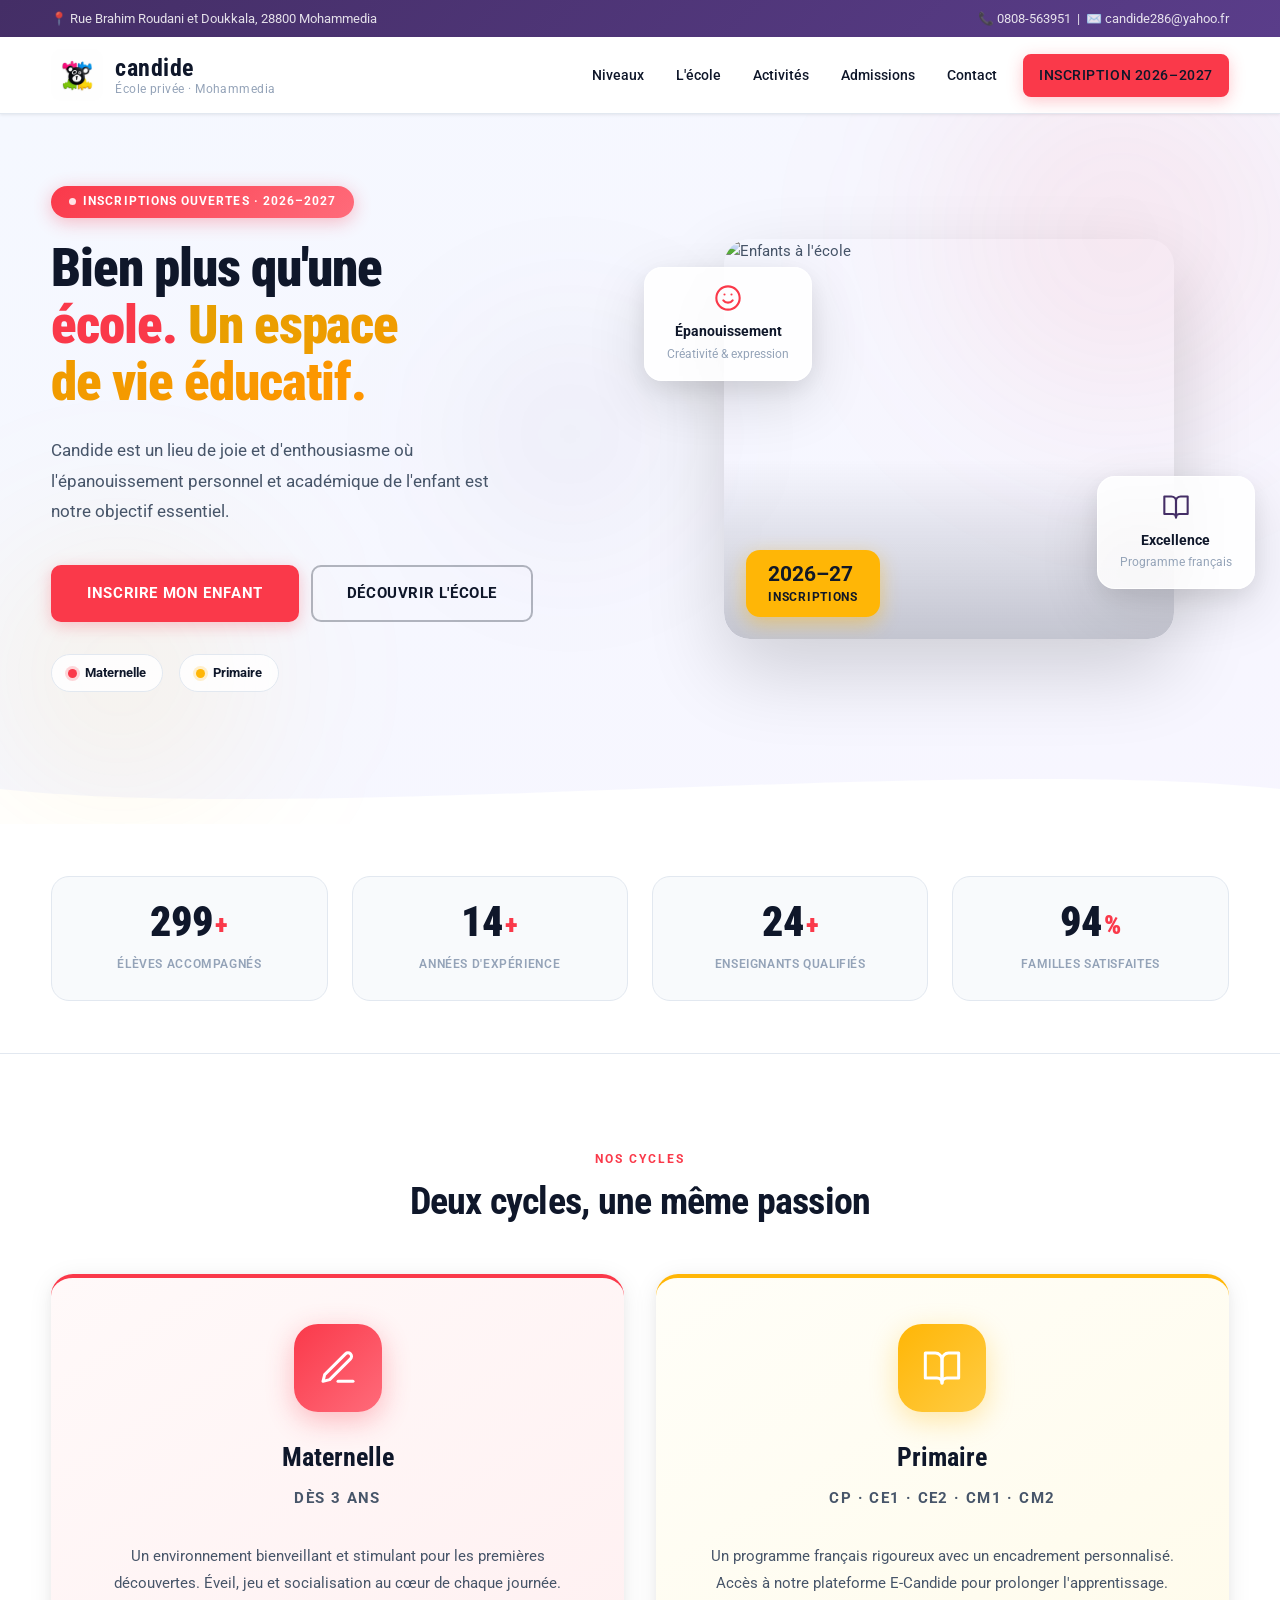
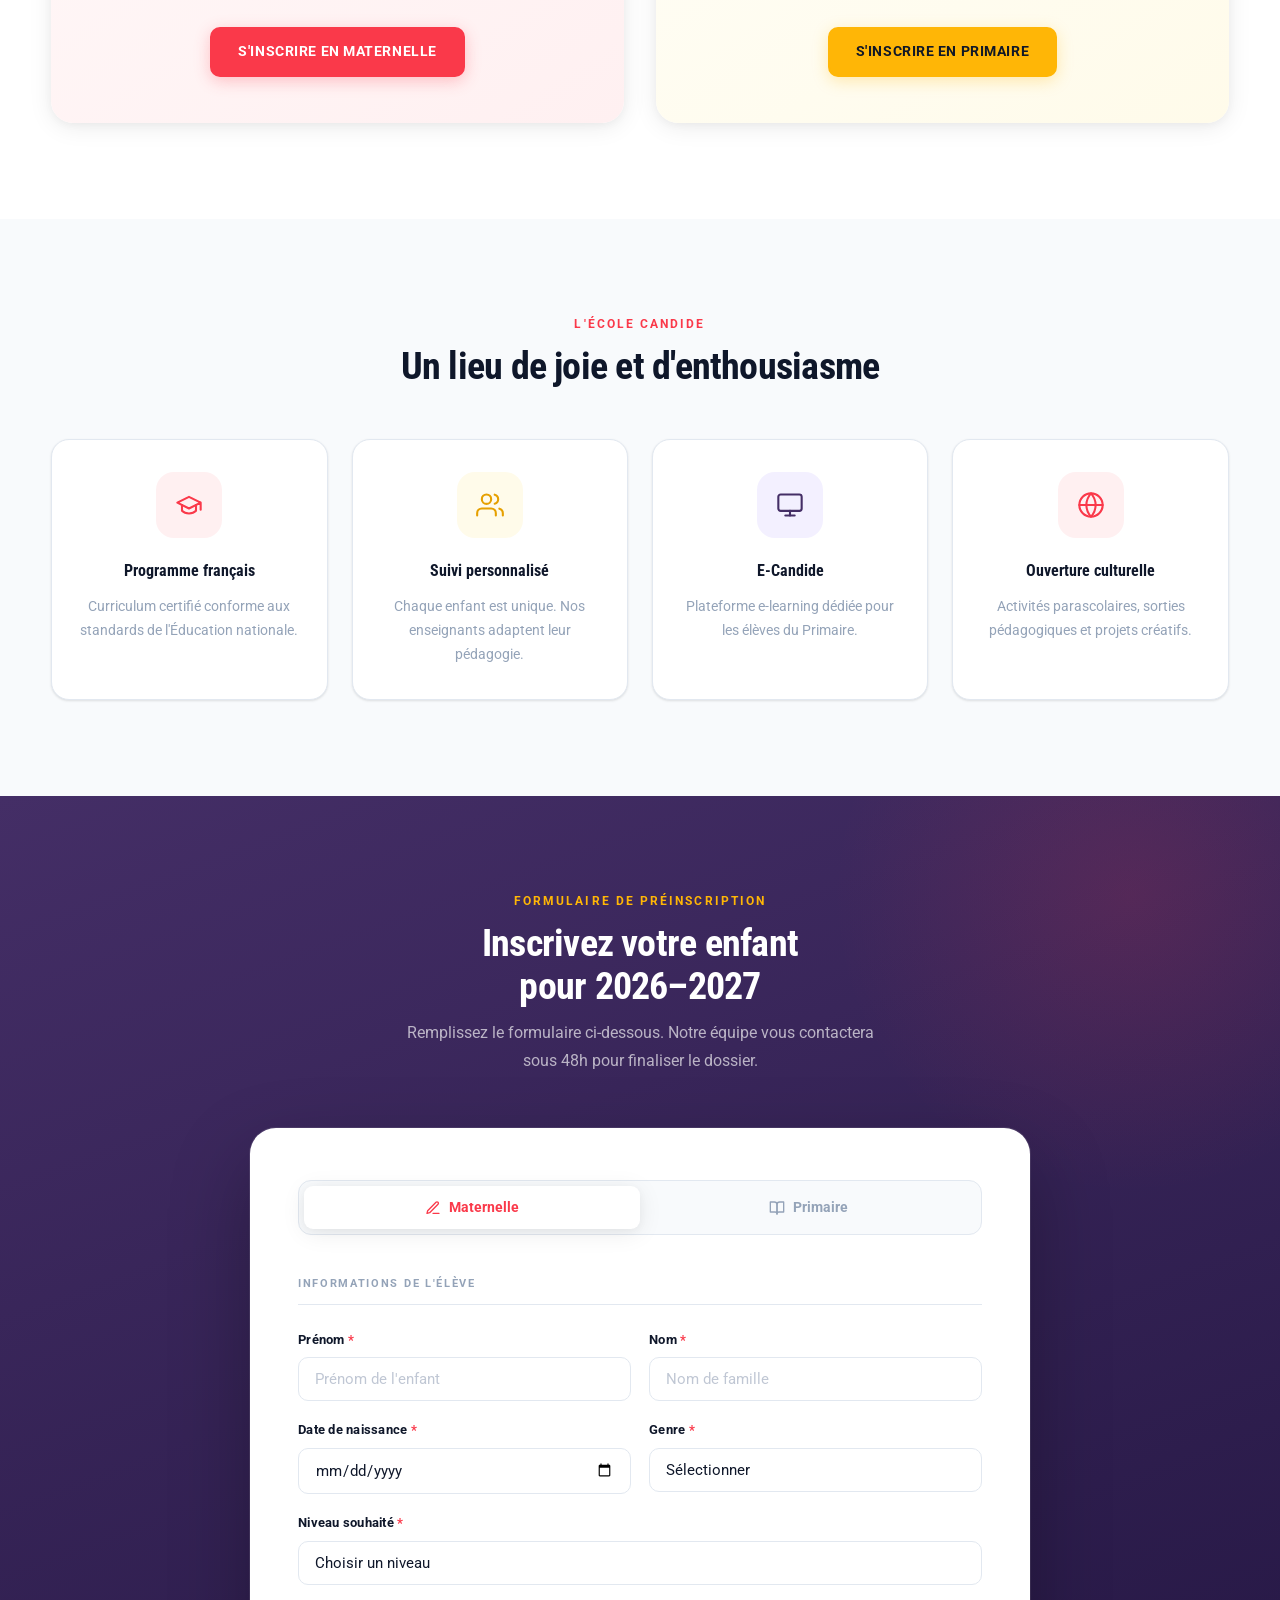
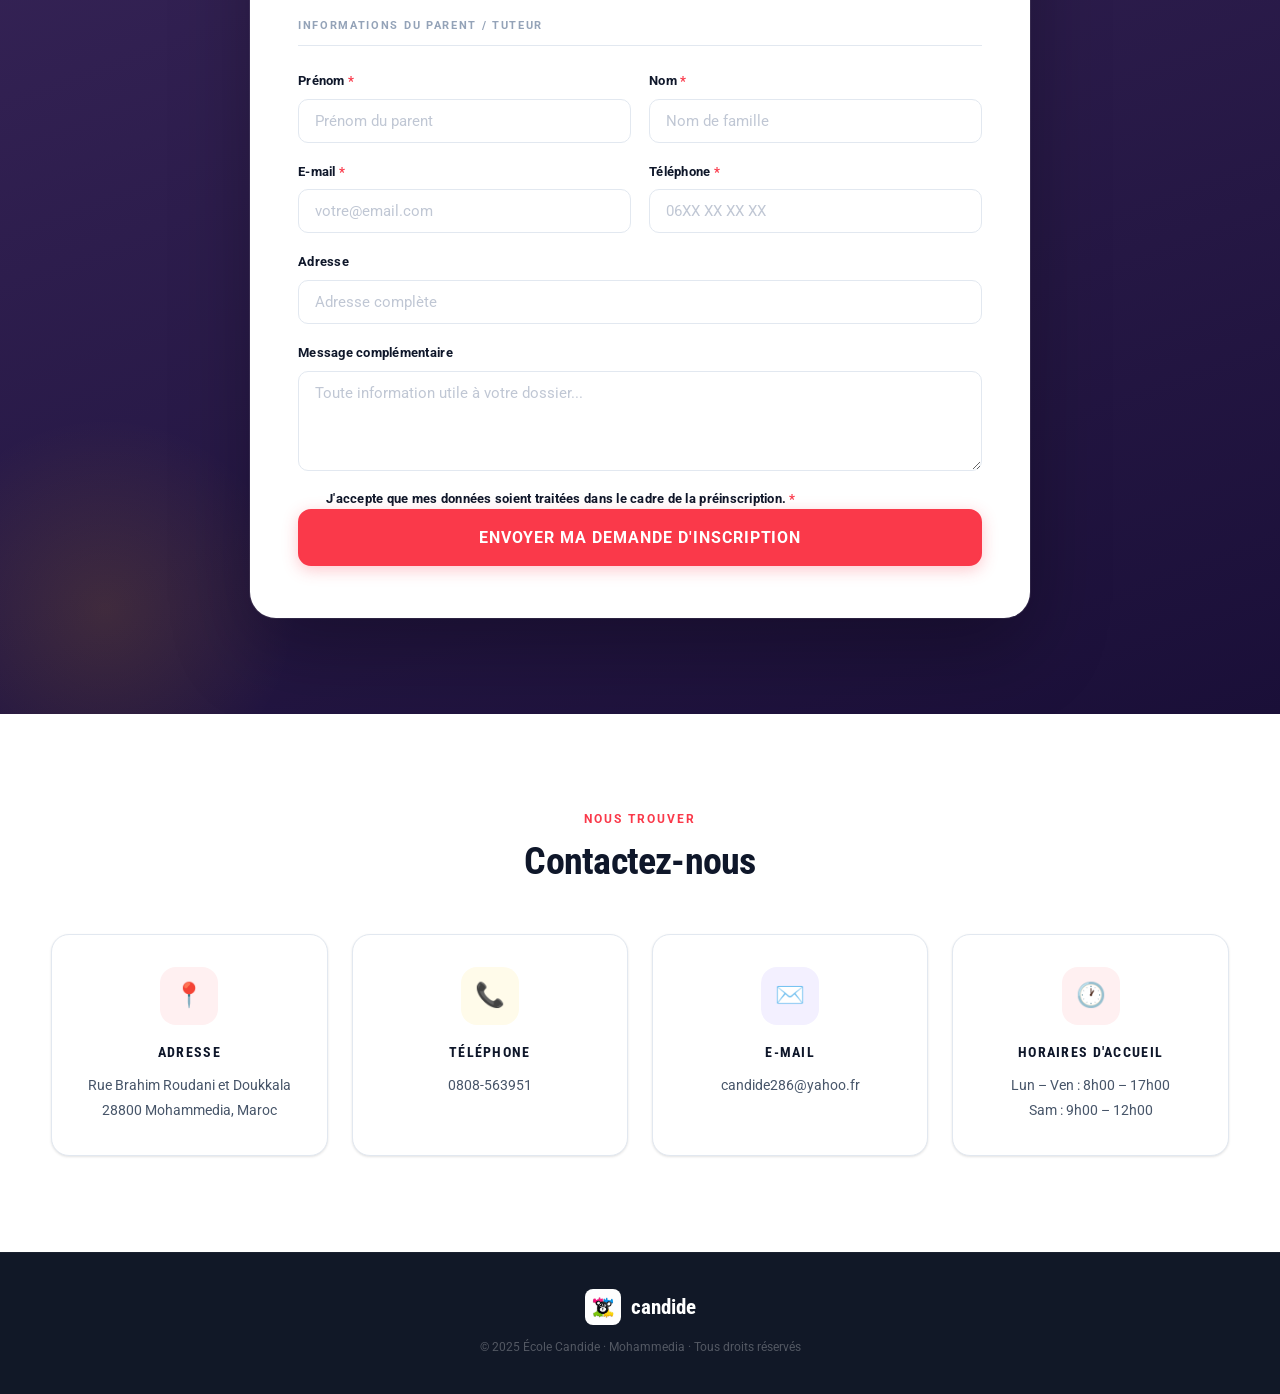
==== commit fc246b7d: "Initial commit" ====
--- a/index.html
+++ b/index.html
@@ -1,521 +1,383 @@
 <!DOCTYPE html>
-<html lang="en">
+<html lang="fr">
 <head>
   <meta charset="UTF-8" />
   <meta name="viewport" content="width=device-width, initial-scale=1.0" />
-  <meta name="description" content="Candide School – nurturing young minds through excellence in education, creativity, and character." />
-  <title>Candide School</title>
+  <title>Inscription — École Candide · Mohammedia</title>
+  <link rel="preconnect" href="https://fonts.googleapis.com" />
+  <link rel="preconnect" href="https://fonts.gstatic.com" crossorigin />
+  <link href="https://fonts.googleapis.com/css2?family=Roboto:wght@300;400;500;700;900&family=Roboto+Condensed:wght@700&display=swap" rel="stylesheet" />
   <link rel="stylesheet" href="styles.css" />
 </head>
 <body>
 
-  <!-- Announcement Bar -->
-  <div class="announcement-bar">
-    🎓 Enrolment open for the 2026–2027 academic year!
-    <a href="#contact">Apply now →</a>
+  <!-- TOP BAR -->
+  <div class="topbar">
+    <div class="container topbar-inner">
+      <span>📍 Rue Brahim Roudani et Doukkala, 28800 Mohammedia</span>
+      <span>📞 0808-563951 &nbsp;|&nbsp; ✉️ candide286@yahoo.fr</span>
+    </div>
   </div>
 
-  <!-- ===================== NAVBAR ===================== -->
-  <nav id="navbar" role="navigation" aria-label="Main navigation">
-    <div class="container">
-      <a href="#" class="logo">
-        <div class="logo-icon" aria-hidden="true">🎓</div>
-        Candide <span>School</span>
-      </a>
-
-      <ul class="nav-links" id="navLinks" role="list">
-        <li><a href="#about"        class="active">About</a></li>
-        <li><a href="#programs">Programs</a></li>
-        <li><a href="#faculty">Faculty</a></li>
-        <li><a href="#events">Events</a></li>
-        <li><a href="#contact">Contact</a></li>
-        <li><a href="#contact" class="btn btn-primary" style="padding:.5rem 1.2rem;">Enrol Now</a></li>
-      </ul>
-
-      <button class="nav-toggle" id="navToggle" aria-controls="navLinks" aria-expanded="false" aria-label="Toggle navigation">
+  <!-- HEADER -->
+  <header class="header">
+    <div class="container header-inner">
+
+      <div class="logo">
+        <img src="logo.jpg" alt="Logo École Candide" class="logo-img" />
+        <div class="logo-text">
+          <span class="logo-name">candide</span>
+          <span class="logo-tagline">École privée · Mohammedia</span>
+        </div>
+      </div>
+
+      <nav class="nav">
+        <a href="#niveaux">Niveaux</a>
+        <a href="#pourquoi">L'école</a>
+        <a href="activites.html">Activités</a>
+        <a href="#inscription">Admissions</a>
+        <a href="#contact">Contact</a>
+        <a href="#inscription" class="btn btn-red nav-cta">Inscription 2026–2027</a>
+      </nav>
+
+      <button class="burger" id="burger" aria-label="Menu">
         <span></span><span></span><span></span>
       </button>
     </div>
-  </nav>
-
-  <!-- ===================== HERO ===================== -->
-  <section id="hero" aria-label="Welcome">
+  </header>
+
+  <!-- HERO -->
+  <section class="hero">
+    <div class="hero-blob-1"></div>
+    <div class="hero-blob-2"></div>
+    <div class="hero-blob-3"></div>
+    <div class="container hero-inner">
+      <div class="hero-text">
+        <div class="hero-badge">Inscriptions ouvertes · 2026–2027</div>
+        <h1>
+          Bien plus qu'une<br />
+          <span class="red">école.</span>
+          <span class="amber"> Un espace<br />de vie éducatif.</span>
+        </h1>
+        <p>Candide est un lieu de joie et d'enthousiasme où l'épanouissement personnel et académique de l'enfant est notre objectif essentiel.</p>
+        <div class="hero-btns">
+          <a href="#inscription" class="btn btn-red btn-lg">Inscrire mon enfant</a>
+          <a href="#pourquoi" class="btn btn-outline-dark btn-lg">Découvrir l'école</a>
+        </div>
+        <div class="hero-levels">
+          <div class="level-badge">
+            <span class="level-dot maternelle"></span>
+            Maternelle
+          </div>
+          <div class="level-badge">
+            <span class="level-dot primaire"></span>
+            Primaire
+          </div>
+        </div>
+      </div>
+      <div class="hero-visual">
+        <div class="hero-card hero-card-1">
+          <span class="hc-icon">
+            <svg width="28" height="28" viewBox="0 0 24 24" fill="none" stroke="#fa394a" stroke-width="1.8" stroke-linecap="round" stroke-linejoin="round"><circle cx="12" cy="12" r="10"/><path d="M8 14s1.5 2 4 2 4-2 4-2"/><line x1="9" y1="9" x2="9.01" y2="9"/><line x1="15" y1="9" x2="15.01" y2="9"/></svg>
+          </span>
+          <strong>Épanouissement</strong>
+          <p>Créativité & expression</p>
+        </div>
+        <div class="hero-img-wrap">
+          <img src="https://images.unsplash.com/photo-1503676260728-1c00da094a0b?w=800&q=80" alt="Enfants à l'école" />
+          <div class="hero-img-badge">
+            <strong>2026–27</strong>
+            <span>Inscriptions</span>
+          </div>
+        </div>
+        <div class="hero-card hero-card-2">
+          <span class="hc-icon">
+            <svg width="28" height="28" viewBox="0 0 24 24" fill="none" stroke="#442e66" stroke-width="1.8" stroke-linecap="round" stroke-linejoin="round"><path d="M2 3h6a4 4 0 0 1 4 4v14a3 3 0 0 0-3-3H2z"/><path d="M22 3h-6a4 4 0 0 0-4 4v14a3 3 0 0 1 3-3h7z"/></svg>
+          </span>
+          <strong>Excellence</strong>
+          <p>Programme français</p>
+        </div>
+      </div>
+    </div>
+    <div class="hero-wave">
+      <svg viewBox="0 0 1440 80" xmlns="http://www.w3.org/2000/svg" preserveAspectRatio="none">
+        <path d="M0,40 C360,80 1080,0 1440,40 L1440,80 L0,80 Z" fill="#ffffff"/>
+      </svg>
+    </div>
+  </section>
+
+  <!-- STATS STRIP -->
+  <section class="stats-strip">
+    <div class="container stats-inner">
+      <div class="stat-item" data-animate>
+        <div class="stat-number-wrap">
+          <span class="stat-num" data-count="300">0</span>
+          <span class="stat-plus">+</span>
+        </div>
+        <span class="stat-label">Élèves accompagnés</span>
+      </div>
+      <div class="stat-item" data-animate data-delay="150">
+        <div class="stat-number-wrap">
+          <span class="stat-num" data-count="15">0</span>
+          <span class="stat-plus">+</span>
+        </div>
+        <span class="stat-label">Années d'expérience</span>
+      </div>
+      <div class="stat-item" data-animate data-delay="300">
+        <div class="stat-number-wrap">
+          <span class="stat-num" data-count="25">0</span>
+          <span class="stat-plus">+</span>
+        </div>
+        <span class="stat-label">Enseignants qualifiés</span>
+      </div>
+      <div class="stat-item" data-animate data-delay="450">
+        <div class="stat-number-wrap">
+          <span class="stat-num" data-count="95">0</span>
+          <span class="stat-plus">%</span>
+        </div>
+        <span class="stat-label">Familles satisfaites</span>
+      </div>
+    </div>
+  </section>
+
+  <!-- LEVELS -->
+  <section class="section" id="niveaux">
     <div class="container">
-      <div class="hero-content">
-        <div class="hero-badge">Est. 1998 · Excellence in Education</div>
-        <h1>Shaping the <em>Leaders</em> of Tomorrow</h1>
-        <p>
-          At Candide School, we provide a nurturing, inspiring environment where every
-          student discovers their potential and develops the skills to thrive in a
-          rapidly changing world.
-        </p>
-        <div class="hero-buttons">
-          <a href="#programs" class="btn btn-primary">Explore Programs</a>
-          <a href="#about"    class="btn btn-secondary">Learn More</a>
-        </div>
-        <div class="hero-stats">
-          <div class="stat"><strong>1,200+</strong><span>Students</span></div>
-          <div class="stat"><strong>85+</strong><span>Teachers</span></div>
-          <div class="stat"><strong>25</strong><span>Years of Excellence</span></div>
-          <div class="stat"><strong>98%</strong><span>Graduate Rate</span></div>
-        </div>
-      </div>
-    </div>
-  </section>
-
-  <!-- ===================== ABOUT ===================== -->
-  <section id="about" aria-label="About Candide School">
+      <p class="section-tag" data-animate>Nos cycles</p>
+      <h2 class="section-title" data-animate>Deux cycles, une même passion</h2>
+      <div class="levels-grid">
+        <div class="level-card level-maternelle" data-animate data-delay="100">
+          <div class="level-card-icon">
+            <svg width="40" height="40" viewBox="0 0 24 24" fill="none" stroke="white" stroke-width="1.8" stroke-linecap="round" stroke-linejoin="round">
+              <path d="M12 20h9"/>
+              <path d="M16.5 3.5a2.121 2.121 0 0 1 3 3L7 19l-4 1 1-4L16.5 3.5z"/>
+            </svg>
+          </div>
+          <h3>Maternelle</h3>
+          <p class="level-age">Dès 3 ans</p>
+          <p>Un environnement bienveillant et stimulant pour les premières découvertes. Éveil, jeu et socialisation au cœur de chaque journée.</p>
+          <a href="#inscription" class="btn btn-red">S'inscrire en Maternelle</a>
+        </div>
+        <div class="level-card level-primaire" data-animate data-delay="250">
+          <div class="level-card-icon">
+            <svg width="40" height="40" viewBox="0 0 24 24" fill="none" stroke="white" stroke-width="1.8" stroke-linecap="round" stroke-linejoin="round">
+              <path d="M2 3h6a4 4 0 0 1 4 4v14a3 3 0 0 0-3-3H2z"/>
+              <path d="M22 3h-6a4 4 0 0 0-4 4v14a3 3 0 0 1 3-3h7z"/>
+            </svg>
+          </div>
+          <h3>Primaire</h3>
+          <p class="level-age">CP · CE1 · CE2 · CM1 · CM2</p>
+          <p>Un programme français rigoureux avec un encadrement personnalisé. Accès à notre plateforme E-Candide pour prolonger l'apprentissage.</p>
+          <a href="#inscription" class="btn btn-amber">S'inscrire en Primaire</a>
+        </div>
+      </div>
+    </div>
+  </section>
+
+  <!-- WHY CANDIDE -->
+  <section class="section section-tinted" id="pourquoi">
     <div class="container">
-      <div class="about-grid">
-
-        <div class="about-image">
-          <!-- Placeholder illustration using an SVG pattern when no real photo is available -->
-          <svg class="about-image-main" viewBox="0 0 640 420" xmlns="http://www.w3.org/2000/svg" role="img" aria-label="Candide School building illustration">
-            <rect width="640" height="420" fill="#1a5276"/>
-            <!-- sky -->
-            <rect width="640" height="220" fill="#2e86c1"/>
-            <!-- ground -->
-            <rect y="300" width="640" height="120" fill="#27ae60" opacity=".6"/>
-            <!-- main building -->
-            <rect x="120" y="130" width="400" height="190" fill="#ecf0f1" rx="4"/>
-            <!-- roof -->
-            <polygon points="100,130 320,50 540,130" fill="#1a5276"/>
-            <!-- flag -->
-            <line x1="320" y1="50" x2="320" y2="20" stroke="#e74c3c" stroke-width="3"/>
-            <rect x="320" y="20" width="25" height="15" fill="#f39c12"/>
-            <!-- door -->
-            <rect x="285" y="245" width="70" height="75" fill="#1a5276" rx="3"/>
-            <circle cx="348" cy="283" r="4" fill="#f39c12"/>
-            <!-- windows -->
-            <rect x="145" y="165" width="70" height="55" fill="#85c1e9" rx="3"/>
-            <rect x="235" y="165" width="70" height="55" fill="#85c1e9" rx="3"/>
-            <rect x="335" y="165" width="70" height="55" fill="#85c1e9" rx="3"/>
-            <rect x="425" y="165" width="70" height="55" fill="#85c1e9" rx="3"/>
-            <!-- path -->
-            <polygon points="270,420 320,320 370,420" fill="#d5d8dc" opacity=".8"/>
-            <!-- trees -->
-            <rect x="60"  y="260" width="12" height="60" fill="#784212"/>
-            <ellipse cx="66"  cy="255" rx="28" ry="35" fill="#27ae60"/>
-            <rect x="560" y="260" width="12" height="60" fill="#784212"/>
-            <ellipse cx="566" cy="255" rx="28" ry="35" fill="#27ae60"/>
-            <!-- sun -->
-            <circle cx="560" cy="70" r="35" fill="#f39c12" opacity=".8"/>
-          </svg>
-
-          <div class="about-badge">
-            <strong>25+</strong>
-            <span>Years of Excellence</span>
-          </div>
-        </div>
-
-        <div class="about-text">
-          <h2>A Community Built on Knowledge &amp; Values</h2>
-          <p>
-            Founded in 1998, Candide School has grown from a small neighbourhood
-            institution into one of the region's most respected educational establishments.
-            Our holistic approach balances rigorous academics with the arts, sports, and
-            social responsibility.
-          </p>
-          <p>
-            We believe every child deserves a personalised learning journey. Our
-            dedicated staff foster curiosity, critical thinking, and a love of
-            lifelong learning in a safe and welcoming campus.
-          </p>
-          <ul class="about-features">
-            <li>International curriculum aligned to modern standards</li>
-            <li>Small class sizes for personalised attention</li>
-            <li>State-of-the-art science and technology labs</li>
-            <li>Vibrant arts, music, and sports programmes</li>
-            <li>Active parent and community partnership</li>
-          </ul>
-        </div>
-
-      </div>
-    </div>
-  </section>
-
-  <!-- ===================== PROGRAMS ===================== -->
-  <section id="programs" aria-label="Academic programs">
+      <p class="section-tag" data-animate>L'école Candide</p>
+      <h2 class="section-title" data-animate>Un lieu de joie et d'enthousiasme</h2>
+      <div class="pillars">
+        <div class="pillar" data-animate data-delay="100">
+          <div class="pillar-icon" style="background:#fff0f1; color:#fa394a;">
+            <svg width="28" height="28" viewBox="0 0 24 24" fill="none" stroke="currentColor" stroke-width="1.8" stroke-linecap="round" stroke-linejoin="round"><path d="M22 10v6M2 10l10-5 10 5-10 5z"/><path d="M6 12v5c3 3 9 3 12 0v-5"/></svg>
+          </div>
+          <h4>Programme français</h4>
+          <p>Curriculum certifié conforme aux standards de l'Éducation nationale.</p>
+        </div>
+        <div class="pillar" data-animate data-delay="200">
+          <div class="pillar-icon" style="background:#fffbea; color:#e6a000;">
+            <svg width="28" height="28" viewBox="0 0 24 24" fill="none" stroke="currentColor" stroke-width="1.8" stroke-linecap="round" stroke-linejoin="round"><path d="M17 21v-2a4 4 0 0 0-4-4H5a4 4 0 0 0-4 4v2"/><circle cx="9" cy="7" r="4"/><path d="M23 21v-2a4 4 0 0 0-3-3.87"/><path d="M16 3.13a4 4 0 0 1 0 7.75"/></svg>
+          </div>
+          <h4>Suivi personnalisé</h4>
+          <p>Chaque enfant est unique. Nos enseignants adaptent leur pédagogie.</p>
+        </div>
+        <div class="pillar" data-animate data-delay="300">
+          <div class="pillar-icon" style="background:#f3f0ff; color:#442e66;">
+            <svg width="28" height="28" viewBox="0 0 24 24" fill="none" stroke="currentColor" stroke-width="1.8" stroke-linecap="round" stroke-linejoin="round"><rect x="2" y="3" width="20" height="14" rx="2"/><line x1="8" y1="21" x2="16" y2="21"/><line x1="12" y1="17" x2="12" y2="21"/></svg>
+          </div>
+          <h4>E-Candide</h4>
+          <p>Plateforme e-learning dédiée pour les élèves du Primaire.</p>
+        </div>
+        <div class="pillar" data-animate data-delay="400">
+          <div class="pillar-icon" style="background:#fff0f1; color:#fa394a;">
+            <svg width="28" height="28" viewBox="0 0 24 24" fill="none" stroke="currentColor" stroke-width="1.8" stroke-linecap="round" stroke-linejoin="round"><circle cx="12" cy="12" r="10"/><line x1="2" y1="12" x2="22" y2="12"/><path d="M12 2a15.3 15.3 0 0 1 4 10 15.3 15.3 0 0 1-4 10 15.3 15.3 0 0 1-4-10 15.3 15.3 0 0 1 4-10z"/></svg>
+          </div>
+          <h4>Ouverture culturelle</h4>
+          <p>Activités parascolaires, sorties pédagogiques et projets créatifs.</p>
+        </div>
+      </div>
+    </div>
+  </section>
+
+  <!-- REGISTRATION FORM -->
+  <section class="section section-form" id="inscription">
     <div class="container">
-      <div class="section-heading">
-        <h2>Our Academic Programs</h2>
-        <p>Comprehensive education from early childhood through secondary school</p>
-      </div>
-
-      <div class="programs-grid">
-
-        <div class="program-card">
-          <div class="program-icon" style="background:#fef9e7;">🌱</div>
-          <h3>Early Childhood (Ages 3–5)</h3>
-          <p>Play-based learning that builds foundational literacy, numeracy, and social skills in a nurturing environment.</p>
-          <span class="program-tag">Pre-school &amp; Kindergarten</span>
-        </div>
-
-        <div class="program-card">
-          <div class="program-icon" style="background:#eaf4fb;">📚</div>
-          <h3>Primary School (Ages 6–11)</h3>
-          <p>A broad curriculum covering languages, mathematics, science, history, and the arts to spark curiosity.</p>
-          <span class="program-tag">Grades 1–6</span>
-        </div>
-
-        <div class="program-card">
-          <div class="program-icon" style="background:#eafaf1;">🔬</div>
-          <h3>Middle School (Ages 11–14)</h3>
-          <p>Subject specialisation alongside project-based learning, fostering independent thinking and collaboration.</p>
-          <span class="program-tag">Grades 7–9</span>
-        </div>
-
-        <div class="program-card">
-          <div class="program-icon" style="background:#fdf2f8;">🎓</div>
-          <h3>Secondary School (Ages 14–18)</h3>
-          <p>University-preparation track with advanced courses, career guidance, and international qualifications.</p>
-          <span class="program-tag">Grades 10–12</span>
-        </div>
-
-        <div class="program-card">
-          <div class="program-icon" style="background:#f4ecf7;">🎨</div>
-          <h3>Arts &amp; Creative Studies</h3>
-          <p>Music, visual arts, drama, and design programmes available across all school levels as core or elective subjects.</p>
-          <span class="program-tag">All Levels</span>
-        </div>
-
-        <div class="program-card">
-          <div class="program-icon" style="background:#fef5e7;">⚽</div>
-          <h3>Sports &amp; Physical Education</h3>
-          <p>Competitive and recreational sports including football, athletics, swimming, and basketball to promote well-being.</p>
-          <span class="program-tag">All Levels</span>
-        </div>
-
-      </div>
-    </div>
-  </section>
-
-  <!-- ===================== FACULTY ===================== -->
-  <section id="faculty" aria-label="Our teachers">
+      <p class="section-tag white-tag" data-animate>Formulaire de préinscription</p>
+      <h2 class="section-title white-title" data-animate>Inscrivez votre enfant<br />pour 2026–2027</h2>
+      <p class="section-sub" data-animate>Remplissez le formulaire ci-dessous. Notre équipe vous contactera sous 48h pour finaliser le dossier.</p>
+
+      <div class="form-card" data-animate>
+
+        <div class="cycle-toggle">
+          <button class="cycle-btn active" data-cycle="maternelle" type="button">
+            <svg width="16" height="16" viewBox="0 0 24 24" fill="none" stroke="currentColor" stroke-width="2" stroke-linecap="round" stroke-linejoin="round"><path d="M12 20h9"/><path d="M16.5 3.5a2.121 2.121 0 0 1 3 3L7 19l-4 1 1-4L16.5 3.5z"/></svg>
+            Maternelle
+          </button>
+          <button class="cycle-btn" data-cycle="primaire" type="button">
+            <svg width="16" height="16" viewBox="0 0 24 24" fill="none" stroke="currentColor" stroke-width="2" stroke-linecap="round" stroke-linejoin="round"><path d="M2 3h6a4 4 0 0 1 4 4v14a3 3 0 0 0-3-3H2z"/><path d="M22 3h-6a4 4 0 0 0-4 4v14a3 3 0 0 1 3-3h7z"/></svg>
+            Primaire
+          </button>
+        </div>
+
+        <form class="reg-form" id="regForm" novalidate>
+          <input type="hidden" id="selectedCycle" name="cycle" value="maternelle" />
+
+          <div class="fieldset-title">Informations de l'élève</div>
+          <div class="form-row">
+            <div class="form-group">
+              <label for="studentFirst">Prénom <span class="req">*</span></label>
+              <input type="text" id="studentFirst" name="studentFirst" placeholder="Prénom de l'enfant" required />
+            </div>
+            <div class="form-group">
+              <label for="studentLast">Nom <span class="req">*</span></label>
+              <input type="text" id="studentLast" name="studentLast" placeholder="Nom de famille" required />
+            </div>
+          </div>
+
+          <div class="form-row">
+            <div class="form-group">
+              <label for="birthDate">Date de naissance <span class="req">*</span></label>
+              <input type="date" id="birthDate" name="birthDate" required />
+            </div>
+            <div class="form-group">
+              <label for="gender">Genre <span class="req">*</span></label>
+              <select id="gender" name="gender" required>
+                <option value="" disabled selected>Sélectionner</option>
+                <option value="M">Masculin</option>
+                <option value="F">Féminin</option>
+              </select>
+            </div>
+          </div>
+
+          <div class="form-group">
+            <label for="level">Niveau souhaité <span class="req">*</span></label>
+            <select id="level" name="level" required>
+              <option value="" disabled selected>Choisir un niveau</option>
+              <optgroup label="Maternelle" id="optMaternelle">
+                <option value="PS">Petite section (3 ans)</option>
+                <option value="MS">Moyenne section (4 ans)</option>
+                <option value="GS">Grande section (5 ans)</option>
+              </optgroup>
+              <optgroup label="Primaire" id="optPrimaire">
+                <option value="CP">CP</option>
+                <option value="CE1">CE1</option>
+                <option value="CE2">CE2</option>
+                <option value="CM1">CM1</option>
+                <option value="CM2">CM2</option>
+              </optgroup>
+            </select>
+          </div>
+
+          <div class="fieldset-title">Informations du parent / tuteur</div>
+          <div class="form-row">
+            <div class="form-group">
+              <label for="parentFirst">Prénom <span class="req">*</span></label>
+              <input type="text" id="parentFirst" name="parentFirst" placeholder="Prénom du parent" required />
+            </div>
+            <div class="form-group">
+              <label for="parentLast">Nom <span class="req">*</span></label>
+              <input type="text" id="parentLast" name="parentLast" placeholder="Nom de famille" required />
+            </div>
+          </div>
+
+          <div class="form-row">
+            <div class="form-group">
+              <label for="email">E-mail <span class="req">*</span></label>
+              <input type="email" id="email" name="email" placeholder="votre@email.com" required />
+            </div>
+            <div class="form-group">
+              <label for="phone">Téléphone <span class="req">*</span></label>
+              <input type="tel" id="phone" name="phone" placeholder="06XX XX XX XX" required />
+            </div>
+          </div>
+
+          <div class="form-group">
+            <label for="address">Adresse</label>
+            <input type="text" id="address" name="address" placeholder="Adresse complète" />
+          </div>
+
+          <div class="form-group">
+            <label for="message">Message complémentaire</label>
+            <textarea id="message" name="message" rows="3" placeholder="Toute information utile à votre dossier..."></textarea>
+          </div>
+
+          <div class="form-group checkbox-group">
+            <label class="checkbox-label">
+              <input type="checkbox" id="consent" name="consent" required />
+              <span>J'accepte que mes données soient traitées dans le cadre de la préinscription. <span class="req">*</span></span>
+            </label>
+          </div>
+
+          <button type="submit" class="btn btn-red btn-submit">
+            Envoyer ma demande d'inscription
+          </button>
+        </form>
+
+        <!-- SUCCESS -->
+        <div class="success-msg" id="successMsg" style="display:none;">
+          <div class="success-circle">✓</div>
+          <h3>Demande envoyée !</h3>
+          <p>Merci pour votre intérêt pour l'École Candide. Notre équipe vous contactera dans les <strong>48 heures</strong> pour confirmer votre dossier.</p>
+          <button class="btn btn-red" onclick="resetForm()">Nouvelle inscription</button>
+        </div>
+
+      </div>
+    </div>
+  </section>
+
+  <!-- CONTACT -->
+  <section class="section" id="contact">
     <div class="container">
-      <div class="section-heading">
-        <h2>Meet Our Faculty</h2>
-        <p>Passionate educators committed to unlocking every student's potential</p>
-      </div>
-
-      <div class="faculty-grid">
-
-        <div class="faculty-card">
-          <div class="faculty-avatar" aria-hidden="true">👩‍🏫</div>
-          <h3>Dr. Amina Benali</h3>
-          <span>Head of Sciences</span>
-        </div>
-
-        <div class="faculty-card">
-          <div class="faculty-avatar" aria-hidden="true">👨‍🏫</div>
-          <h3>Mr. Karim Hadj</h3>
-          <span>Mathematics Department</span>
-        </div>
-
-        <div class="faculty-card">
-          <div class="faculty-avatar" aria-hidden="true">👩‍🏫</div>
-          <h3>Ms. Fatima Zohra</h3>
-          <span>Languages &amp; Literature</span>
-        </div>
-
-        <div class="faculty-card">
-          <div class="faculty-avatar" aria-hidden="true">👨‍🏫</div>
-          <h3>Mr. Youcef Merabet</h3>
-          <span>History &amp; Social Studies</span>
-        </div>
-
-        <div class="faculty-card">
-          <div class="faculty-avatar" aria-hidden="true">👩‍🎨</div>
-          <h3>Ms. Leila Djenadi</h3>
-          <span>Arts &amp; Music</span>
-        </div>
-
-        <div class="faculty-card">
-          <div class="faculty-avatar" aria-hidden="true">👨‍💻</div>
-          <h3>Mr. Riad Bouzid</h3>
-          <span>Technology &amp; Computing</span>
-        </div>
-
-      </div>
-    </div>
-  </section>
-
-  <!-- ===================== EVENTS ===================== -->
-  <section id="events" aria-label="Upcoming events">
-    <div class="container">
-      <div class="section-heading">
-        <h2>Upcoming Events</h2>
-        <p>Stay connected with school life and upcoming activities</p>
-      </div>
-
-      <div class="events-list">
-
-        <div class="event-item">
-          <div class="event-date"><strong>18</strong><span>Apr</span></div>
-          <div class="event-info">
-            <h3>Open Day – Visit &amp; Enrolment Tour</h3>
-            <p>Explore our campus, meet teachers and get all the information you need for the 2026–27 academic year.</p>
-            <span class="event-tag" style="background:#eaf4fb;color:#1a5276;">Open to Public</span>
-          </div>
-        </div>
-
-        <div class="event-item">
-          <div class="event-date"><strong>25</strong><span>Apr</span></div>
-          <div class="event-info">
-            <h3>Science Fair – Grade 7–9 Exhibition</h3>
-            <p>Students present their research projects in biology, chemistry, physics, and environmental science.</p>
-            <span class="event-tag" style="background:#eafaf1;color:#1e8449;">Students &amp; Parents</span>
-          </div>
-        </div>
-
-        <div class="event-item">
-          <div class="event-date"><strong>02</strong><span>May</span></div>
-          <div class="event-info">
-            <h3>Annual Sports Day</h3>
-            <p>A full day of athletics, team sports, and fun activities for all students from Kindergarten to Grade 12.</p>
-            <span class="event-tag" style="background:#fef9e7;color:#b7770d;">School-wide</span>
-          </div>
-        </div>
-
-        <div class="event-item">
-          <div class="event-date"><strong>15</strong><span>May</span></div>
-          <div class="event-info">
-            <h3>Parent–Teacher Conference</h3>
-            <p>Scheduled appointments for parents to discuss student progress and upcoming assessments with teachers.</p>
-            <span class="event-tag" style="background:#fdf2f8;color:#76448a;">Parents Only</span>
-          </div>
-        </div>
-
-        <div class="event-item">
-          <div class="event-date"><strong>20</strong><span>Jun</span></div>
-          <div class="event-info">
-            <h3>End-of-Year Graduation Ceremony</h3>
-            <p>Celebrating the achievements of our graduating class of 2026. All families are warmly invited.</p>
-            <span class="event-tag" style="background:#fef5e7;color:#d35400;">Ceremony</span>
-          </div>
-        </div>
-
-      </div>
-    </div>
-  </section>
-
-  <!-- ===================== TESTIMONIALS ===================== -->
-  <section id="testimonials" aria-label="What parents say">
-    <div class="container">
-      <div class="section-heading">
-        <h2>What Our Community Says</h2>
-        <p>Hear from parents, alumni and students about their Candide experience</p>
-      </div>
-
-      <div class="testimonials-grid">
-
-        <div class="testimonial-card">
-          <div class="testimonial-stars" aria-label="5 stars">★★★★★</div>
-          <blockquote>
-            "Candide School transformed my daughter's relationship with learning. The teachers are
-            genuinely invested in each child's growth. We couldn't be happier."
-          </blockquote>
-          <div class="testimonial-author">
-            <div class="testimonial-author-avatar" aria-hidden="true">👩</div>
-            <div class="testimonial-author-info">
-              <strong>Samira Akli</strong>
-              <span>Parent of a Grade 8 student</span>
-            </div>
-          </div>
-        </div>
-
-        <div class="testimonial-card">
-          <div class="testimonial-stars" aria-label="5 stars">★★★★★</div>
-          <blockquote>
-            "The science and technology programme here is outstanding. I graduated from Candide
-            and it gave me the foundation to pursue engineering at university."
-          </blockquote>
-          <div class="testimonial-author">
-            <div class="testimonial-author-avatar" aria-hidden="true">👨</div>
-            <div class="testimonial-author-info">
-              <strong>Amine Berrada</strong>
-              <span>Alumni, Class of 2018</span>
-            </div>
-          </div>
-        </div>
-
-        <div class="testimonial-card">
-          <div class="testimonial-stars" aria-label="5 stars">★★★★★</div>
-          <blockquote>
-            "The arts programme let me discover a passion I never knew I had. The supportive
-            environment at Candide makes every student feel seen and valued."
-          </blockquote>
-          <div class="testimonial-author">
-            <div class="testimonial-author-avatar" aria-hidden="true">👧</div>
-            <div class="testimonial-author-info">
-              <strong>Nour El Houda</strong>
-              <span>Current Grade 11 student</span>
-            </div>
-          </div>
-        </div>
-
-      </div>
-    </div>
-  </section>
-
-  <!-- ===================== CONTACT ===================== -->
-  <section id="contact" aria-label="Contact and enrolment">
-    <div class="container">
-      <div class="section-heading">
-        <h2>Get in Touch</h2>
-        <p>We'd love to hear from you – whether you have a question or want to enrol</p>
-      </div>
-
+      <p class="section-tag" data-animate>Nous trouver</p>
+      <h2 class="section-title" data-animate>Contactez-nous</h2>
       <div class="contact-grid">
-
-        <div class="contact-info">
-          <h3>Contact Information</h3>
-          <p>Our admissions team is available Monday–Friday, 8:00 am – 4:30 pm to answer all your questions.</p>
-
-          <div class="contact-details">
-            <div class="contact-item">
-              <div class="contact-item-icon" aria-hidden="true">📍</div>
-              <div class="contact-item-text">
-                <strong>Address</strong>
-                <span>12 Rue des Écoles, Algiers 16000, Algeria</span>
-              </div>
-            </div>
-            <div class="contact-item">
-              <div class="contact-item-icon" aria-hidden="true">📞</div>
-              <div class="contact-item-text">
-                <strong>Phone</strong>
-                <span>+213 (0)21 123 456</span>
-              </div>
-            </div>
-            <div class="contact-item">
-              <div class="contact-item-icon" aria-hidden="true">✉️</div>
-              <div class="contact-item-text">
-                <strong>Email</strong>
-                <span>contact@candide-school.edu</span>
-              </div>
-            </div>
-            <div class="contact-item">
-              <div class="contact-item-icon" aria-hidden="true">🕐</div>
-              <div class="contact-item-text">
-                <strong>School Hours</strong>
-                <span>Sunday–Thursday, 7:30 am – 3:30 pm</span>
-              </div>
-            </div>
-          </div>
-        </div>
-
-        <div class="contact-form">
-          <form id="contactForm" novalidate>
-            <div class="form-row">
-              <div class="form-group">
-                <label for="firstName">First Name</label>
-                <input type="text" id="firstName" name="firstName" placeholder="Your first name" required />
-              </div>
-              <div class="form-group">
-                <label for="lastName">Last Name</label>
-                <input type="text" id="lastName" name="lastName" placeholder="Your last name" required />
-              </div>
-            </div>
-
-            <div class="form-group">
-              <label for="email">Email Address</label>
-              <input type="email" id="email" name="email" placeholder="your@email.com" required />
-            </div>
-
-            <div class="form-group">
-              <label for="phone">Phone Number</label>
-              <input type="tel" id="phone" name="phone" placeholder="+213 …" />
-            </div>
-
-            <div class="form-group">
-              <label for="subject">Subject</label>
-              <select id="subject" name="subject">
-                <option value="">Select a subject…</option>
-                <option value="enrolment">Enrolment / Admissions</option>
-                <option value="programs">Academic Programs</option>
-                <option value="events">Events</option>
-                <option value="fees">Fees &amp; Scholarships</option>
-                <option value="other">Other</option>
-              </select>
-            </div>
-
-            <div class="form-group">
-              <label for="message">Message</label>
-              <textarea id="message" name="message" placeholder="How can we help you?" required></textarea>
-            </div>
-
-            <button type="submit" class="btn btn-primary form-submit">Send Message</button>
-          </form>
-          <p id="formFeedback" role="status" style="margin-top:.8rem;font-size:.9rem;color:#1e8449;display:none;"></p>
-        </div>
-
-      </div>
-    </div>
-  </section>
-
-  <!-- ===================== FOOTER ===================== -->
-  <footer>
-    <div class="container">
-      <div class="footer-grid">
-
-        <div class="footer-brand">
-          <a href="#" class="logo">
-            <div class="logo-icon" aria-hidden="true">🎓</div>
-            Candide <span>School</span>
-          </a>
-          <p>Nurturing curious minds and compassionate citizens since 1998. Building the next generation of leaders, innovators, and thinkers.</p>
-          <div class="footer-socials">
-            <a href="#" class="social-link" aria-label="Facebook">f</a>
-            <a href="#" class="social-link" aria-label="Twitter / X">𝕏</a>
-            <a href="#" class="social-link" aria-label="Instagram">ig</a>
-            <a href="#" class="social-link" aria-label="YouTube">▶</a>
-          </div>
-        </div>
-
-        <div class="footer-col">
-          <h4>Quick Links</h4>
-          <ul>
-            <li><a href="#about">About Us</a></li>
-            <li><a href="#programs">Programs</a></li>
-            <li><a href="#faculty">Faculty</a></li>
-            <li><a href="#events">Events</a></li>
-            <li><a href="#contact">Contact</a></li>
-          </ul>
-        </div>
-
-        <div class="footer-col">
-          <h4>Programs</h4>
-          <ul>
-            <li><a href="#programs">Early Childhood</a></li>
-            <li><a href="#programs">Primary School</a></li>
-            <li><a href="#programs">Middle School</a></li>
-            <li><a href="#programs">Secondary School</a></li>
-            <li><a href="#programs">Arts &amp; Sports</a></li>
-          </ul>
-        </div>
-
-        <div class="footer-col">
-          <h4>Resources</h4>
-          <ul>
-            <li><a href="#contact">Admissions</a></li>
-            <li><a href="#events">Academic Calendar</a></li>
-            <li><a href="#">Parent Portal</a></li>
-            <li><a href="#">Student Handbook</a></li>
-            <li><a href="#">News &amp; Blog</a></li>
-          </ul>
-        </div>
-
-      </div>
-
-      <div class="footer-bottom">
-        <p>&copy; 2026 Candide School. All rights reserved.</p>
-        <p>Designed with ❤️ for education</p>
-      </div>
+        <div class="contact-card" data-animate data-delay="100">
+          <div class="contact-icon red-bg">📍</div>
+          <h4>Adresse</h4>
+          <p>Rue Brahim Roudani et Doukkala<br />28800 Mohammedia, Maroc</p>
+        </div>
+        <div class="contact-card" data-animate data-delay="200">
+          <div class="contact-icon amber-bg">📞</div>
+          <h4>Téléphone</h4>
+          <p>0808-563951</p>
+        </div>
+        <div class="contact-card" data-animate data-delay="300">
+          <div class="contact-icon purple-bg">✉️</div>
+          <h4>E-mail</h4>
+          <p>candide286@yahoo.fr</p>
+        </div>
+        <div class="contact-card" data-animate data-delay="400">
+          <div class="contact-icon red-bg">🕐</div>
+          <h4>Horaires d'accueil</h4>
+          <p>Lun – Ven : 8h00 – 17h00<br />Sam : 9h00 – 12h00</p>
+        </div>
+      </div>
+    </div>
+  </section>
+
+  <!-- FOOTER -->
+  <footer class="footer">
+    <div class="container footer-inner">
+      <div class="footer-logo">
+        <img src="logo.jpg" alt="Logo Candide" class="footer-logo-img" />
+        <span>candide</span>
+      </div>
+      <p class="footer-copy">© 2025 École Candide · Mohammedia · Tous droits réservés</p>
     </div>
   </footer>
-
-  <!-- Back to top button -->
-  <button id="back-to-top" aria-label="Back to top">↑</button>
 
   <script src="script.js"></script>
 </body>
--- a/styles.css
+++ b/styles.css
@@ -1,8 +1,10 @@
-/* ============================================================
-   Candide School – Stylesheet
-   ============================================================ */
-
-/* ---------- Reset & base ---------- */
+/* =============================================
+   ÉCOLE CANDIDE — Modern Design with Animations
+   Colors: #fa394a (red) · #ffb606 (amber)
+           #442e66 (purple) · #ffffff (white)
+   Font: Roboto
+   ============================================= */
+
 *, *::before, *::after {
   box-sizing: border-box;
   margin: 0;
@@ -10,853 +12,1231 @@
 }
 
 :root {
-  --primary:   #1a5276;
-  --secondary: #2e86c1;
-  --accent:    #f39c12;
-  --light:     #eaf4fb;
-  --dark:      #1c2833;
-  --text:      #2c3e50;
-  --muted:     #7f8c8d;
-  --white:     #ffffff;
-  --radius:    8px;
-  --shadow:    0 4px 20px rgba(0,0,0,.12);
-  --transition: .3s ease;
+  --red:          #fa394a;
+  --red-dark:     #e02235;
+  --red-light:    #fff0f1;
+  --amber:        #ffb606;
+  --amber-dark:   #e6a000;
+  --amber-light:  #fffbea;
+  --purple:       #442e66;
+  --purple-light: #f3f0ff;
+  --dark:         #111827;
+  --title:        #0f172a;
+  --body:         #475569;
+  --muted:        #94a3b8;
+  --border:       #e2e8f0;
+  --bg:           #f8fafc;
+  --white:        #ffffff;
+  --radius:       10px;
+  --radius-lg:    16px;
+  --radius-xl:    24px;
+  --shadow-sm:    0 1px 3px rgba(0,0,0,0.08), 0 1px 2px rgba(0,0,0,0.04);
+  --shadow:       0 4px 24px rgba(0,0,0,0.08), 0 2px 8px rgba(0,0,0,0.04);
+  --shadow-lg:    0 20px 60px rgba(0,0,0,0.12), 0 8px 24px rgba(0,0,0,0.08);
+  --shadow-xl:    0 32px 80px rgba(0,0,0,0.16);
+  --ease-spring:  cubic-bezier(0.16, 1, 0.3, 1);
+  --ease-out:     cubic-bezier(0.25, 0.46, 0.45, 0.94);
 }
 
 html { scroll-behavior: smooth; }
 
 body {
-  font-family: 'Segoe UI', Tahoma, Geneva, Verdana, sans-serif;
-  color: var(--text);
-  line-height: 1.7;
-}
-
-img { max-width: 100%; display: block; }
-
-a {
-  color: var(--secondary);
-  text-decoration: none;
-}
-
-a:hover { color: var(--accent); }
-
-ul { list-style: none; }
-
-/* ---------- Utilities ---------- */
+  font-family: 'Roboto', Arial, sans-serif;
+  color: var(--body);
+  background: var(--white);
+  line-height: 1.65;
+  font-size: 15px;
+  overflow-x: hidden;
+}
+
 .container {
+  width: 92%;
   max-width: 1200px;
   margin: 0 auto;
-  padding: 0 1.5rem;
-}
-
-.section-heading {
-  text-align: center;
-  margin-bottom: 3rem;
-}
-
-.section-heading h2 {
-  font-size: 2.2rem;
-  color: var(--primary);
-  margin-bottom: .5rem;
-}
-
-.section-heading p {
+}
+
+/* ── KEYFRAME ANIMATIONS ── */
+
+@keyframes fadeInUp {
+  from { opacity: 0; transform: translateY(24px); }
+  to   { opacity: 1; transform: translateY(0); }
+}
+
+@keyframes fadeInLeft {
+  from { opacity: 0; transform: translateX(-44px); }
+  to   { opacity: 1; transform: translateX(0); }
+}
+
+@keyframes fadeInRight {
+  from { opacity: 0; transform: translateX(44px); }
+  to   { opacity: 1; transform: translateX(0); }
+}
+
+@keyframes float {
+  0%, 100% { transform: translateY(0px); }
+  50%       { transform: translateY(-14px); }
+}
+
+@keyframes floatSlow {
+  0%, 100% { transform: translateY(0px) rotate(0deg); }
+  50%       { transform: translateY(-10px) rotate(0.4deg); }
+}
+
+@keyframes gradientShift {
+  0%   { background-position: 0% 50%; }
+  50%  { background-position: 100% 50%; }
+  100% { background-position: 0% 50%; }
+}
+
+@keyframes blobPulse {
+  0%, 100% { transform: scale(1) rotate(0deg); }
+  33%       { transform: scale(1.06) rotate(3deg); }
+  66%       { transform: scale(0.96) rotate(-2deg); }
+}
+
+@keyframes pulseDot {
+  0%, 100% { opacity: 1; transform: scale(1); }
+  50%       { opacity: 0.4; transform: scale(0.75); }
+}
+
+@keyframes shake {
+  0%, 100% { transform: translateX(0); }
+  20%       { transform: translateX(-6px); }
+  40%       { transform: translateX(6px); }
+  60%       { transform: translateX(-4px); }
+  80%       { transform: translateX(4px); }
+}
+
+@keyframes successPop {
+  0%   { transform: scale(0.4) rotate(-10deg); opacity: 0; }
+  70%  { transform: scale(1.08) rotate(2deg); }
+  100% { transform: scale(1) rotate(0deg); opacity: 1; }
+}
+
+/* ── SCROLL REVEAL ── */
+
+[data-animate] {
+  opacity: 0;
+  transform: translateY(36px);
+  transition: opacity 0.8s var(--ease-spring), transform 0.8s var(--ease-spring);
+}
+
+[data-animate].in-view {
+  opacity: 1;
+  transform: translateY(0);
+}
+
+[data-delay="100"] { transition-delay: 0.10s; }
+[data-delay="150"] { transition-delay: 0.15s; }
+[data-delay="200"] { transition-delay: 0.20s; }
+[data-delay="250"] { transition-delay: 0.25s; }
+[data-delay="300"] { transition-delay: 0.30s; }
+[data-delay="400"] { transition-delay: 0.40s; }
+[data-delay="450"] { transition-delay: 0.45s; }
+[data-delay="500"] { transition-delay: 0.50s; }
+
+/* ── BUTTONS ── */
+
+.btn {
+  display: inline-flex;
+  align-items: center;
+  justify-content: center;
+  gap: 8px;
+  padding: 11px 26px;
+  border-radius: 10px;
+  font-family: 'Roboto', sans-serif;
+  font-weight: 700;
+  font-size: 0.88rem;
+  letter-spacing: 0.04em;
+  text-transform: uppercase;
+  text-decoration: none;
+  cursor: pointer;
+  border: 2px solid transparent;
+  transition: all 0.3s var(--ease-out);
+  white-space: nowrap;
+  position: relative;
+  overflow: hidden;
+}
+
+/* Shine sweep on hover */
+.btn::before {
+  content: '';
+  position: absolute;
+  top: 0; left: -100%;
+  width: 100%; height: 100%;
+  background: linear-gradient(90deg, transparent, rgba(255,255,255,0.22), transparent);
+  transition: left 0.55s ease;
+}
+.btn:hover::before { left: 100%; }
+
+.btn-red {
+  background: var(--red);
+  color: var(--white);
+  border-color: var(--red);
+  box-shadow: 0 4px 16px rgba(250,57,74,0.28);
+}
+.btn-red:hover {
+  background: var(--red-dark);
+  border-color: var(--red-dark);
+  transform: translateY(-3px);
+  box-shadow: 0 10px 28px rgba(250,57,74,0.42);
+}
+.btn-red:active { transform: translateY(-1px); }
+
+.btn-amber {
+  background: var(--amber);
+  color: var(--dark);
+  border-color: var(--amber);
+  box-shadow: 0 4px 16px rgba(255,182,6,0.28);
+}
+.btn-amber:hover {
+  background: var(--amber-dark);
+  border-color: var(--amber-dark);
+  transform: translateY(-3px);
+  box-shadow: 0 10px 28px rgba(255,182,6,0.42);
+}
+
+.btn-outline-dark {
+  background: transparent;
+  color: var(--title);
+  border-color: rgba(15,23,42,0.3);
+}
+.btn-outline-dark:hover {
+  background: var(--title);
+  color: var(--white);
+  border-color: var(--title);
+  transform: translateY(-3px);
+  box-shadow: 0 10px 28px rgba(15,23,42,0.2);
+}
+
+.btn-lg {
+  padding: 14px 34px;
+  font-size: 0.95rem;
+}
+
+/* ── TOP BAR ── */
+
+.topbar {
+  background: linear-gradient(135deg, var(--purple), #5a3d8a);
+  color: rgba(255,255,255,0.85);
+  font-size: 0.8rem;
+  padding: 8px 0;
+}
+
+.topbar-inner {
+  display: flex;
+  justify-content: space-between;
+  align-items: center;
+  flex-wrap: wrap;
+  gap: 6px;
+}
+
+/* ── HEADER ── */
+
+.header {
+  position: sticky;
+  top: 0;
+  z-index: 100;
+  background: rgba(255,255,255,0.96);
+  border-bottom: 1px solid var(--border);
+  box-shadow: var(--shadow-sm);
+  transition: background 0.35s ease, backdrop-filter 0.35s ease, box-shadow 0.35s ease;
+}
+
+.header.scrolled {
+  background: rgba(255,255,255,0.75);
+  backdrop-filter: blur(24px);
+  -webkit-backdrop-filter: blur(24px);
+  box-shadow: 0 4px 24px rgba(0,0,0,0.09);
+}
+
+.header-inner {
+  display: flex;
+  align-items: center;
+  justify-content: space-between;
+  padding: 12px 0;
+  gap: 20px;
+}
+
+/* Logo */
+.logo {
+  display: flex;
+  align-items: center;
+  gap: 12px;
+  text-decoration: none;
+  transition: transform 0.25s var(--ease-spring);
+}
+.logo:hover { transform: scale(1.03); }
+
+.logo-img {
+  width: 52px; height: 52px;
+  object-fit: contain;
+  border-radius: 10px;
+  flex-shrink: 0;
+}
+
+.footer-logo-img {
+  width: 36px; height: 36px;
+  object-fit: contain;
+  border-radius: 8px;
+}
+
+.logo-text {
+  display: flex;
+  flex-direction: column;
+  line-height: 1.2;
+}
+
+.logo-name {
+  font-family: 'Roboto Condensed', sans-serif;
+  font-weight: 700;
+  font-size: 1.5rem;
+  color: var(--title);
+  letter-spacing: 0.02em;
+  text-transform: lowercase;
+}
+
+.logo-tagline {
+  font-size: 0.72rem;
   color: var(--muted);
-  font-size: 1.05rem;
-}
-
-.btn {
-  display: inline-block;
-  padding: .75rem 1.8rem;
-  border-radius: var(--radius);
-  font-weight: 600;
-  cursor: pointer;
-  border: none;
-  transition: var(--transition);
-}
-
-.btn-primary {
-  background: var(--accent);
-  color: var(--dark);
-}
-
-.btn-primary:hover {
-  background: #d68910;
-  color: var(--dark);
-}
-
-.btn-secondary {
-  background: transparent;
-  color: var(--white);
-  border: 2px solid var(--white);
-}
-
-.btn-secondary:hover {
-  background: var(--white);
-  color: var(--primary);
-}
-
-/* ---------- Navbar ---------- */
-#navbar {
-  position: fixed;
-  top: 0;
-  left: 0;
-  right: 0;
-  z-index: 1000;
-  background: var(--primary);
-  transition: background var(--transition), box-shadow var(--transition);
-}
-
-#navbar.scrolled {
-  background: var(--dark);
-  box-shadow: var(--shadow);
-}
-
-#navbar .container {
-  display: flex;
-  align-items: center;
-  justify-content: space-between;
-  padding-top: .85rem;
-  padding-bottom: .85rem;
-}
-
-.logo {
-  display: flex;
-  align-items: center;
-  gap: .65rem;
-  color: var(--white);
-  font-size: 1.4rem;
-  font-weight: 700;
-  letter-spacing: .5px;
-}
-
-.logo span {
-  color: var(--accent);
-}
-
-.logo-icon {
-  width: 36px;
-  height: 36px;
-  background: var(--accent);
-  border-radius: 50%;
-  display: flex;
-  align-items: center;
-  justify-content: center;
-  font-size: 1.1rem;
-}
-
-.nav-links {
-  display: flex;
-  gap: 1.8rem;
-  align-items: center;
-}
-
-.nav-links a {
-  color: rgba(255,255,255,.85);
+  letter-spacing: 0.04em;
+}
+
+/* Nav */
+.nav {
+  display: flex;
+  align-items: center;
+  gap: 4px;
+}
+
+.nav a {
+  text-decoration: none;
+  color: var(--title);
+  font-size: 0.88rem;
   font-weight: 500;
-  transition: color var(--transition);
-  font-size: .95rem;
-}
-
-.nav-links a:hover,
-.nav-links a.active {
-  color: var(--accent);
-}
-
-.nav-toggle {
+  padding: 8px 14px;
+  border-radius: 8px;
+  transition: color 0.2s, background 0.2s;
+  position: relative;
+}
+
+.nav a:not(.btn)::after {
+  content: '';
+  position: absolute;
+  bottom: 4px; left: 50%;
+  width: 0; height: 2px;
+  background: var(--red);
+  border-radius: 2px;
+  transition: width 0.3s var(--ease-spring), left 0.3s var(--ease-spring);
+}
+
+.nav a:not(.btn):hover::after {
+  width: 60%;
+  left: 20%;
+}
+
+.nav a:hover {
+  color: var(--red);
+  background: var(--red-light);
+}
+
+.nav .nav-cta { margin-left: 8px; }
+
+.burger {
   display: none;
   flex-direction: column;
   gap: 5px;
-  cursor: pointer;
   background: none;
   border: none;
-  padding: 4px;
-}
-
-.nav-toggle span {
+  cursor: pointer;
+  padding: 6px;
+  border-radius: 8px;
+  transition: background 0.2s;
+}
+
+.burger:hover { background: var(--bg); }
+
+.burger span {
   display: block;
-  width: 26px;
-  height: 2px;
-  background: var(--white);
+  width: 24px; height: 2px;
+  background: var(--title);
   border-radius: 2px;
-  transition: var(--transition);
-}
-
-.nav-toggle.open span:nth-child(1) { transform: translateY(7px) rotate(45deg); }
-.nav-toggle.open span:nth-child(2) { opacity: 0; }
-.nav-toggle.open span:nth-child(3) { transform: translateY(-7px) rotate(-45deg); }
-
-/* ---------- Hero ---------- */
-#hero {
-  min-height: 100vh;
-  background: linear-gradient(135deg, var(--primary) 0%, var(--secondary) 100%);
-  display: flex;
-  align-items: center;
-  padding-top: 70px;
+  transition: all 0.3s var(--ease-spring);
+}
+
+/* ── HERO ── */
+
+.hero {
+  background: linear-gradient(-45deg, #fff8f8, #fffef5, #f8f5ff, #f5f8ff);
+  background-size: 400% 400%;
+  animation: gradientShift 12s ease infinite;
+  padding-top: 72px;
+  padding-bottom: 0;
   position: relative;
   overflow: hidden;
 }
 
-#hero::after {
+/* Decorative blobs */
+.hero-blob-1,
+.hero-blob-2,
+.hero-blob-3 {
+  position: absolute;
+  border-radius: 50%;
+  filter: blur(70px);
+  pointer-events: none;
+  z-index: 0;
+}
+
+.hero-blob-1 {
+  width: 560px; height: 560px;
+  background: radial-gradient(circle, rgba(250,57,74,0.10) 0%, transparent 70%);
+  top: -160px; right: -120px;
+  animation: blobPulse 7s ease-in-out infinite;
+}
+
+.hero-blob-2 {
+  width: 420px; height: 420px;
+  background: radial-gradient(circle, rgba(255,182,6,0.10) 0%, transparent 70%);
+  bottom: -60px; left: -90px;
+  animation: blobPulse 9s ease-in-out 2s infinite;
+}
+
+.hero-blob-3 {
+  width: 320px; height: 320px;
+  background: radial-gradient(circle, rgba(68,46,102,0.07) 0%, transparent 70%);
+  top: 45%; left: 32%;
+  transform: translateY(-50%);
+  animation: blobPulse 11s ease-in-out 4s infinite;
+}
+
+.hero-inner {
+  position: relative;
+  z-index: 1;
+  display: grid;
+  grid-template-columns: 1fr 1fr;
+  gap: 60px;
+  align-items: center;
+  padding-bottom: 64px;
+}
+
+.hero-badge {
+  display: inline-flex;
+  align-items: center;
+  gap: 7px;
+  background: linear-gradient(135deg, var(--red), #ff6b7a);
+  color: var(--white);
+  font-size: 0.74rem;
+  font-weight: 700;
+  letter-spacing: 0.09em;
+  text-transform: uppercase;
+  padding: 6px 18px;
+  border-radius: 100px;
+  margin-bottom: 22px;
+  box-shadow: 0 4px 18px rgba(250,57,74,0.32);
+  animation: fadeInUp 0.6s var(--ease-spring) 0.15s both;
+}
+
+.hero-badge::before {
+  content: '';
+  width: 7px; height: 7px;
+  background: rgba(255,255,255,0.85);
+  border-radius: 50%;
+  animation: pulseDot 2s ease infinite;
+}
+
+.hero-text h1 {
+  font-family: 'Roboto Condensed', sans-serif;
+  font-size: clamp(2.2rem, 4.5vw, 3.3rem);
+  font-weight: 900;
+  color: var(--title);
+  line-height: 1.08;
+  margin-bottom: 24px;
+  letter-spacing: -0.02em;
+  animation: fadeInLeft 0.9s var(--ease-spring) 0.3s both;
+}
+
+.hero-text h1 .red { color: var(--red); }
+.hero-text h1 .amber {
+  background: linear-gradient(135deg, var(--amber-dark), #ff9500);
+  -webkit-background-clip: text;
+  -webkit-text-fill-color: transparent;
+  background-clip: text;
+}
+
+.hero-text p {
+  color: var(--body);
+  font-size: 1.06rem;
+  line-height: 1.82;
+  margin-bottom: 38px;
+  max-width: 460px;
+  animation: fadeInUp 0.8s var(--ease-spring) 0.48s both;
+}
+
+.hero-btns {
+  display: flex;
+  gap: 12px;
+  flex-wrap: wrap;
+  margin-bottom: 32px;
+  animation: fadeInUp 0.8s var(--ease-spring) 0.62s both;
+}
+
+.hero-levels {
+  display: flex;
+  gap: 16px;
+  flex-wrap: wrap;
+  animation: fadeInUp 0.8s var(--ease-spring) 0.74s both;
+}
+
+.level-badge {
+  display: inline-flex;
+  align-items: center;
+  gap: 8px;
+  font-size: 0.84rem;
+  font-weight: 700;
+  color: var(--title);
+  background: rgba(255,255,255,0.82);
+  padding: 7px 16px;
+  border-radius: 100px;
+  border: 1px solid var(--border);
+  backdrop-filter: blur(8px);
+  transition: box-shadow 0.2s ease;
+}
+
+.level-badge:hover { box-shadow: var(--shadow-sm); }
+
+.level-dot {
+  width: 9px; height: 9px;
+  border-radius: 50%;
+  flex-shrink: 0;
+}
+
+.level-dot.maternelle { background: var(--red);   box-shadow: 0 0 0 3px rgba(250,57,74,0.2); }
+.level-dot.primaire   { background: var(--amber); box-shadow: 0 0 0 3px rgba(255,182,6,0.2); }
+
+/* Hero visual */
+.hero-visual {
+  position: relative;
+  display: flex;
+  justify-content: center;
+  align-items: center;
+  animation: fadeInRight 1s var(--ease-spring) 0.38s both;
+}
+
+.hero-img-wrap {
+  border-radius: 26px;
+  overflow: hidden;
+  box-shadow: var(--shadow-xl);
+  position: relative;
+  width: 100%;
+  max-width: 450px;
+  animation: floatSlow 7s ease-in-out 1s infinite;
+  transition: transform 0.3s ease;
+}
+
+.hero-img-wrap::after {
   content: '';
   position: absolute;
-  bottom: -2px;
-  left: 0;
-  right: 0;
-  height: 80px;
+  inset: 0;
+  background: linear-gradient(to bottom, transparent 55%, rgba(15,23,42,0.22));
+  pointer-events: none;
+  border-radius: inherit;
+}
+
+.hero-img-wrap img {
+  width: 100%;
+  height: 400px;
+  object-fit: cover;
+  display: block;
+  transition: transform 0.7s ease;
+}
+
+.hero-img-wrap:hover img { transform: scale(1.04); }
+
+.hero-img-badge {
+  position: absolute;
+  bottom: 22px; left: 22px;
+  background: var(--amber);
+  color: var(--dark);
+  padding: 12px 22px;
+  border-radius: 14px;
+  font-weight: 700;
+  line-height: 1.2;
+  z-index: 2;
+  box-shadow: 0 6px 20px rgba(255,182,6,0.45);
+}
+
+.hero-img-badge strong { display: block; font-size: 1.3rem; }
+.hero-img-badge span {
+  font-size: 0.72rem;
+  text-transform: uppercase;
+  letter-spacing: 0.06em;
+}
+
+.hero-card {
+  position: absolute;
+  background: rgba(255,255,255,0.88);
+  backdrop-filter: blur(18px);
+  -webkit-backdrop-filter: blur(18px);
+  border-radius: 18px;
+  padding: 16px 22px;
+  box-shadow: var(--shadow-lg);
+  text-align: center;
+  min-width: 145px;
+  z-index: 2;
+  border: 1px solid rgba(255,255,255,0.9);
+  transition: box-shadow 0.35s ease;
+}
+
+.hero-card:hover {
+  box-shadow: var(--shadow-xl);
+}
+
+.hero-card-1 {
+  top: 28px; left: -26px;
+  animation: float 4.2s ease-in-out infinite;
+}
+
+.hero-card-2 {
+  bottom: 50px; right: -26px;
+  animation: float 4.2s ease-in-out 2.1s infinite;
+}
+
+.hero-card .hc-icon { display: flex; align-items: center; justify-content: center; margin-bottom: 8px; }
+.hero-card strong   { display: block; font-size: 0.88rem; color: var(--title); font-weight: 700; }
+.hero-card p        { font-size: 0.76rem; color: var(--muted); margin: 0; }
+
+.hero-wave {
+  height: 70px;
+  margin-top: -2px;
+}
+
+.hero-wave svg { width: 100%; height: 100%; }
+
+/* ── STATS STRIP ── */
+
+.stats-strip {
   background: var(--white);
-  clip-path: ellipse(55% 100% at 50% 100%);
-}
-
-.hero-content {
-  color: var(--white);
-  max-width: 650px;
-}
-
-.hero-badge {
-  display: inline-block;
-  background: rgba(255,255,255,.15);
-  border: 1px solid rgba(255,255,255,.3);
-  padding: .3rem 1rem;
-  border-radius: 20px;
-  font-size: .85rem;
-  margin-bottom: 1.2rem;
-  letter-spacing: .5px;
-}
-
-.hero-content h1 {
-  font-size: clamp(2.2rem, 5vw, 3.5rem);
-  line-height: 1.2;
-  margin-bottom: 1.2rem;
-}
-
-.hero-content h1 em {
-  font-style: normal;
-  color: var(--accent);
-}
-
-.hero-content p {
-  font-size: 1.1rem;
-  opacity: .9;
-  margin-bottom: 2rem;
-  max-width: 520px;
-}
-
-.hero-buttons {
-  display: flex;
-  gap: 1rem;
-  flex-wrap: wrap;
-}
-
-.hero-stats {
-  margin-top: 3.5rem;
-  display: flex;
-  gap: 2.5rem;
-  flex-wrap: wrap;
-}
-
-.stat {
-  text-align: left;
-}
-
-.stat strong {
-  display: block;
-  font-size: 2rem;
-  color: var(--accent);
-  font-weight: 700;
-}
-
-.stat span {
-  font-size: .85rem;
-  opacity: .8;
-}
-
-/* ---------- About ---------- */
-#about {
-  padding: 6rem 0;
+  padding: 52px 0;
+  border-bottom: 1px solid var(--border);
+}
+
+.stats-inner {
+  display: grid;
+  grid-template-columns: repeat(4, 1fr);
+  gap: 24px;
+}
+
+.stat-item {
+  text-align: center;
+  padding: 24px 16px;
+  border-radius: 18px;
+  background: var(--bg);
+  border: 1px solid var(--border);
+  transition: transform 0.4s var(--ease-spring), box-shadow 0.4s ease, background 0.3s;
+}
+
+.stat-item:hover {
+  transform: translateY(-6px);
+  box-shadow: var(--shadow);
   background: var(--white);
 }
 
-.about-grid {
+.stat-number-wrap {
+  display: flex;
+  align-items: flex-end;
+  justify-content: center;
+  gap: 2px;
+  margin-bottom: 8px;
+  line-height: 1;
+}
+
+.stat-num {
+  font-family: 'Roboto Condensed', sans-serif;
+  font-weight: 900;
+  font-size: 2.6rem;
+  color: var(--title);
+  line-height: 1;
+}
+
+.stat-plus {
+  font-family: 'Roboto Condensed', sans-serif;
+  font-weight: 900;
+  font-size: 1.7rem;
+  color: var(--red);
+  line-height: 1;
+  margin-bottom: 4px;
+}
+
+.stat-label {
+  font-size: 0.78rem;
+  color: var(--muted);
+  font-weight: 600;
+  letter-spacing: 0.05em;
+  text-transform: uppercase;
+}
+
+/* ── SECTIONS ── */
+
+.section { padding: 96px 0; }
+
+.section-tinted { background: var(--bg); }
+
+.section-form {
+  background: linear-gradient(160deg, var(--purple) 0%, #1a0f38 100%);
+  position: relative;
+  overflow: hidden;
+}
+
+.section-form::before {
+  content: '';
+  position: absolute;
+  width: 700px; height: 700px;
+  background: radial-gradient(circle, rgba(250,57,74,0.14) 0%, transparent 60%);
+  top: -250px; right: -200px;
+  border-radius: 50%;
+  animation: blobPulse 9s ease-in-out infinite;
+}
+
+.section-form::after {
+  content: '';
+  position: absolute;
+  width: 450px; height: 450px;
+  background: radial-gradient(circle, rgba(255,182,6,0.12) 0%, transparent 60%);
+  bottom: -120px; left: -120px;
+  border-radius: 50%;
+  animation: blobPulse 11s ease-in-out 3s infinite;
+}
+
+.section-tag {
+  font-size: 0.72rem;
+  font-weight: 700;
+  letter-spacing: 0.18em;
+  text-transform: uppercase;
+  color: var(--red);
+  text-align: center;
+  margin-bottom: 10px;
+}
+
+.section-tag.white-tag { color: var(--amber); }
+
+.section-title {
+  font-family: 'Roboto Condensed', sans-serif;
+  font-weight: 700;
+  font-size: clamp(1.8rem, 3vw, 2.5rem);
+  color: var(--title);
+  text-align: center;
+  margin-bottom: 12px;
+  line-height: 1.12;
+  letter-spacing: -0.02em;
+}
+
+.section-title.white-title { color: var(--white); }
+
+.section-sub {
+  text-align: center;
+  color: rgba(255,255,255,0.65);
+  font-size: 1rem;
+  max-width: 500px;
+  margin: 0 auto 52px;
+  line-height: 1.8;
+}
+
+/* ── LEVELS ── */
+
+.levels-grid {
   display: grid;
   grid-template-columns: 1fr 1fr;
-  gap: 4rem;
-  align-items: center;
-}
-
-.about-image {
-  position: relative;
-}
-
-.about-image-main {
-  width: 100%;
-  height: 420px;
-  object-fit: cover;
-  border-radius: 12px;
-  box-shadow: var(--shadow);
-}
-
-.about-badge {
-  position: absolute;
-  bottom: -20px;
-  right: -20px;
-  background: var(--primary);
-  color: var(--white);
-  padding: 1.2rem 1.6rem;
-  border-radius: var(--radius);
+  gap: 32px;
+  margin-top: 52px;
+}
+
+.level-card {
+  border-radius: 22px;
+  padding: 46px 40px;
   text-align: center;
   box-shadow: var(--shadow);
-}
-
-.about-badge strong {
-  display: block;
-  font-size: 2.2rem;
-  color: var(--accent);
-}
-
-.about-badge span {
-  font-size: .8rem;
-  opacity: .85;
-}
-
-.about-text h2 {
-  font-size: 2rem;
-  color: var(--primary);
-  margin-bottom: 1rem;
-}
-
-.about-text p {
+  transition: transform 0.45s var(--ease-spring), box-shadow 0.45s ease;
+  position: relative;
+  overflow: hidden;
+}
+
+.level-card::before {
+  content: '';
+  position: absolute;
+  inset: 0;
+  opacity: 0;
+  transition: opacity 0.45s ease;
+  border-radius: inherit;
+}
+
+.level-card:hover {
+  transform: translateY(-10px);
+  box-shadow: var(--shadow-xl);
+}
+
+.level-card:hover::before { opacity: 1; }
+
+.level-maternelle {
+  background: linear-gradient(148deg, #fff9f9 0%, #fff0f1 100%);
+  border-top: 4px solid var(--red);
+}
+
+.level-maternelle::before {
+  background: radial-gradient(ellipse at 80% 15%, rgba(250,57,74,0.06), transparent 55%);
+}
+
+.level-primaire {
+  background: linear-gradient(148deg, #fffef8 0%, #fffbea 100%);
+  border-top: 4px solid var(--amber);
+}
+
+.level-primaire::before {
+  background: radial-gradient(ellipse at 80% 15%, rgba(255,182,6,0.08), transparent 55%);
+}
+
+.level-card-icon {
+  width: 88px;
+  height: 88px;
+  border-radius: 24px;
+  display: flex;
+  align-items: center;
+  justify-content: center;
+  margin: 0 auto 24px;
+  transition: transform 0.45s var(--ease-spring), box-shadow 0.45s ease;
+}
+
+.level-maternelle .level-card-icon {
+  background: linear-gradient(135deg, var(--red), #ff6b7a);
+  box-shadow: 0 8px 28px rgba(250,57,74,0.32);
+}
+
+.level-primaire .level-card-icon {
+  background: linear-gradient(135deg, var(--amber), #ffcc44);
+  box-shadow: 0 8px 28px rgba(255,182,6,0.32);
+}
+
+.level-card:hover .level-card-icon {
+  transform: scale(1.1) rotate(4deg);
+  box-shadow: 0 16px 40px rgba(0,0,0,0.2);
+}
+
+.level-card h3 {
+  font-family: 'Roboto Condensed', sans-serif;
+  font-weight: 700;
+  font-size: 1.65rem;
+  color: var(--title);
+  margin-bottom: 6px;
+}
+
+.level-age {
+  font-size: 0.78rem;
+  font-weight: 700;
+  letter-spacing: 0.09em;
+  text-transform: uppercase;
   color: var(--muted);
-  margin-bottom: 1.2rem;
-}
-
-.about-features {
-  margin-top: 1.5rem;
-  display: flex;
-  flex-direction: column;
-  gap: .8rem;
-}
-
-.about-features li {
-  display: flex;
-  align-items: center;
-  gap: .7rem;
-  color: var(--text);
-}
-
-.about-features li::before {
-  content: '✓';
-  width: 22px;
-  height: 22px;
-  background: var(--light);
-  color: var(--secondary);
-  border-radius: 50%;
+  margin-bottom: 18px;
+}
+
+.level-card p {
+  color: var(--body);
+  font-size: 0.96rem;
+  margin-bottom: 30px;
+  line-height: 1.78;
+}
+
+/* ── PILLARS ── */
+
+.pillars {
+  display: grid;
+  grid-template-columns: repeat(4, 1fr);
+  gap: 24px;
+  margin-top: 52px;
+}
+
+.pillar {
+  background: var(--white);
+  border-radius: 18px;
+  padding: 32px 24px;
+  text-align: center;
+  box-shadow: var(--shadow-sm);
+  border: 1px solid var(--border);
+  transition: transform 0.45s var(--ease-spring), box-shadow 0.45s ease, border-color 0.3s;
+  position: relative;
+  overflow: hidden;
+}
+
+.pillar::after {
+  content: '';
+  position: absolute;
+  bottom: 0; left: 0;
+  width: 100%; height: 3px;
+  background: linear-gradient(90deg, var(--red), var(--amber), var(--red));
+  background-size: 200% 100%;
+  transform: scaleX(0);
+  transform-origin: left;
+  transition: transform 0.45s var(--ease-spring);
+  animation: none;
+}
+
+.pillar:hover {
+  transform: translateY(-8px);
+  box-shadow: var(--shadow-lg);
+  border-color: transparent;
+}
+
+.pillar:hover::after {
+  transform: scaleX(1);
+}
+
+.pillar-icon {
+  width: 66px; height: 66px;
+  border-radius: 18px;
   display: flex;
   align-items: center;
   justify-content: center;
-  font-weight: 700;
-  font-size: .8rem;
-  flex-shrink: 0;
-}
-
-/* ---------- Programs ---------- */
-#programs {
-  padding: 6rem 0;
-  background: var(--light);
-}
-
-.programs-grid {
-  display: grid;
-  grid-template-columns: repeat(auto-fit, minmax(260px, 1fr));
-  gap: 1.8rem;
-}
-
-.program-card {
+  font-size: 1.65rem;
+  margin: 0 auto 20px;
+  transition: transform 0.45s var(--ease-spring);
+}
+
+.pillar:hover .pillar-icon {
+  transform: scale(1.14) rotate(-6deg);
+}
+
+.pillar h4 {
+  font-family: 'Roboto Condensed', sans-serif;
+  font-weight: 700;
+  font-size: 1rem;
+  color: var(--title);
+  margin-bottom: 10px;
+}
+
+.pillar p {
+  font-size: 0.88rem;
+  color: var(--muted);
+  line-height: 1.72;
+}
+
+/* ── FORM CARD ── */
+
+.form-card {
+  max-width: 780px;
+  margin: 0 auto;
   background: var(--white);
-  border-radius: 12px;
-  padding: 2rem;
-  box-shadow: 0 2px 12px rgba(0,0,0,.07);
-  transition: transform var(--transition), box-shadow var(--transition);
-}
-
-.program-card:hover {
-  transform: translateY(-6px);
+  border-radius: 26px;
+  padding: 52px 48px;
+  box-shadow: 0 32px 80px rgba(0,0,0,0.28), 0 0 0 1px rgba(255,255,255,0.1);
+  position: relative;
+  z-index: 1;
+}
+
+/* Cycle toggle */
+.cycle-toggle {
+  display: flex;
+  background: var(--bg);
+  border-radius: 13px;
+  padding: 5px;
+  margin-bottom: 40px;
+  border: 1px solid var(--border);
+}
+
+.cycle-btn {
+  flex: 1;
+  display: inline-flex;
+  align-items: center;
+  justify-content: center;
+  gap: 8px;
+  padding: 13px;
+  border: none;
+  background: transparent;
+  border-radius: 9px;
+  font-family: 'Roboto', sans-serif;
+  font-weight: 700;
+  font-size: 0.9rem;
+  color: var(--muted);
+  cursor: pointer;
+  transition: all 0.35s var(--ease-spring);
+}
+
+.cycle-btn.active {
+  background: var(--white);
+  color: var(--red);
   box-shadow: var(--shadow);
 }
 
-.program-icon {
-  width: 56px;
-  height: 56px;
-  border-radius: 12px;
-  display: flex;
-  align-items: center;
-  justify-content: center;
-  font-size: 1.6rem;
-  margin-bottom: 1.2rem;
-}
-
-.program-card h3 {
-  font-size: 1.2rem;
-  color: var(--primary);
-  margin-bottom: .5rem;
-}
-
-.program-card p {
+/* Fieldset */
+.fieldset-title {
+  font-size: 0.7rem;
+  font-weight: 700;
+  letter-spacing: 0.15em;
+  text-transform: uppercase;
   color: var(--muted);
-  font-size: .93rem;
-}
-
-.program-tag {
-  display: inline-block;
-  margin-top: 1rem;
-  font-size: .78rem;
-  font-weight: 600;
-  padding: .25rem .75rem;
-  border-radius: 20px;
-  background: var(--light);
-  color: var(--secondary);
-}
-
-/* ---------- Faculty ---------- */
-#faculty {
-  padding: 6rem 0;
-  background: var(--white);
-}
-
-.faculty-grid {
-  display: grid;
-  grid-template-columns: repeat(auto-fit, minmax(230px, 1fr));
-  gap: 1.8rem;
-}
-
-.faculty-card {
-  text-align: center;
-  background: var(--light);
-  border-radius: 12px;
-  padding: 2rem 1.5rem;
-  transition: transform var(--transition);
-}
-
-.faculty-card:hover { transform: translateY(-4px); }
-
-.faculty-avatar {
-  width: 90px;
-  height: 90px;
-  border-radius: 50%;
-  margin: 0 auto 1rem;
-  object-fit: cover;
-  border: 4px solid var(--white);
-  box-shadow: 0 2px 10px rgba(0,0,0,.12);
-  font-size: 2.5rem;
-  display: flex;
-  align-items: center;
-  justify-content: center;
-  background: var(--primary);
-  color: var(--white);
-}
-
-.faculty-card h3 {
-  font-size: 1.05rem;
-  color: var(--primary);
-  margin-bottom: .25rem;
-}
-
-.faculty-card span {
-  font-size: .85rem;
-  color: var(--muted);
-}
-
-/* ---------- Events ---------- */
-#events {
-  padding: 6rem 0;
-  background: var(--light);
-}
-
-.events-list {
-  display: flex;
-  flex-direction: column;
-  gap: 1.2rem;
-}
-
-.event-item {
-  display: flex;
-  align-items: flex-start;
-  gap: 1.4rem;
-  background: var(--white);
-  border-radius: 12px;
-  padding: 1.4rem;
-  box-shadow: 0 2px 8px rgba(0,0,0,.06);
-  transition: transform var(--transition);
-}
-
-.event-item:hover { transform: translateX(4px); }
-
-.event-date {
-  min-width: 60px;
-  background: var(--primary);
-  color: var(--white);
-  border-radius: 8px;
-  text-align: center;
-  padding: .6rem .4rem;
-  flex-shrink: 0;
-}
-
-.event-date strong {
-  display: block;
-  font-size: 1.5rem;
-  line-height: 1;
-}
-
-.event-date span {
-  font-size: .72rem;
-  text-transform: uppercase;
-  opacity: .85;
-}
-
-.event-info h3 {
-  font-size: 1.05rem;
-  color: var(--primary);
-  margin-bottom: .25rem;
-}
-
-.event-info p {
-  color: var(--muted);
-  font-size: .9rem;
-}
-
-.event-tag {
-  display: inline-block;
-  font-size: .75rem;
-  padding: .15rem .6rem;
-  border-radius: 20px;
-  font-weight: 600;
-  margin-top: .4rem;
-}
-
-/* ---------- Testimonials ---------- */
-#testimonials {
-  padding: 6rem 0;
-  background: var(--primary);
-}
-
-#testimonials .section-heading h2 { color: var(--white); }
-#testimonials .section-heading p  { color: rgba(255,255,255,.7); }
-
-.testimonials-grid {
-  display: grid;
-  grid-template-columns: repeat(auto-fit, minmax(280px, 1fr));
-  gap: 1.8rem;
-}
-
-.testimonial-card {
-  background: rgba(255,255,255,.08);
-  border: 1px solid rgba(255,255,255,.15);
-  border-radius: 12px;
-  padding: 2rem;
-  color: var(--white);
-}
-
-.testimonial-stars {
-  color: var(--accent);
-  font-size: 1rem;
-  margin-bottom: .8rem;
-}
-
-.testimonial-card blockquote {
-  font-size: .95rem;
-  opacity: .9;
-  line-height: 1.7;
-  font-style: italic;
-  margin-bottom: 1.2rem;
-}
-
-.testimonial-author {
-  display: flex;
-  align-items: center;
-  gap: .8rem;
-}
-
-.testimonial-author-avatar {
-  width: 42px;
-  height: 42px;
-  border-radius: 50%;
-  background: rgba(255,255,255,.2);
-  display: flex;
-  align-items: center;
-  justify-content: center;
-  font-size: 1.2rem;
-}
-
-.testimonial-author-info strong {
-  display: block;
-  font-size: .9rem;
-}
-
-.testimonial-author-info span {
-  font-size: .8rem;
-  opacity: .7;
-}
-
-/* ---------- Contact ---------- */
-#contact {
-  padding: 6rem 0;
-  background: var(--white);
-}
-
-.contact-grid {
-  display: grid;
-  grid-template-columns: 1fr 1.4fr;
-  gap: 4rem;
-  align-items: start;
-}
-
-.contact-info h3 {
-  font-size: 1.5rem;
-  color: var(--primary);
-  margin-bottom: 1rem;
-}
-
-.contact-info p {
-  color: var(--muted);
-  margin-bottom: 2rem;
-}
-
-.contact-details {
-  display: flex;
-  flex-direction: column;
-  gap: 1rem;
-}
-
-.contact-item {
-  display: flex;
-  align-items: flex-start;
-  gap: .9rem;
-}
-
-.contact-item-icon {
-  width: 40px;
-  height: 40px;
-  border-radius: 8px;
-  background: var(--light);
-  display: flex;
-  align-items: center;
-  justify-content: center;
-  font-size: 1.1rem;
-  flex-shrink: 0;
-}
-
-.contact-item-text strong {
-  display: block;
-  font-size: .85rem;
-  color: var(--primary);
-}
-
-.contact-item-text span {
-  font-size: .9rem;
-  color: var(--muted);
-}
-
-.contact-form {
-  background: var(--light);
-  border-radius: 12px;
-  padding: 2.5rem;
-}
-
+  border-bottom: 1px solid var(--border);
+  padding-bottom: 10px;
+  margin: 32px 0 24px;
+}
+
+.fieldset-title:first-of-type { margin-top: 0; }
+
+/* Form fields */
 .form-row {
   display: grid;
   grid-template-columns: 1fr 1fr;
-  gap: 1rem;
+  gap: 18px;
+  margin-bottom: 18px;
 }
 
 .form-group {
-  margin-bottom: 1.2rem;
-}
+  display: flex;
+  flex-direction: column;
+  gap: 7px;
+  margin-bottom: 18px;
+}
+
+.form-group:last-of-type { margin-bottom: 0; }
+.form-row .form-group { margin-bottom: 0; }
 
 .form-group label {
-  display: block;
-  font-size: .88rem;
-  font-weight: 600;
-  color: var(--text);
-  margin-bottom: .4rem;
-}
+  font-size: 0.82rem;
+  font-weight: 700;
+  color: var(--title);
+  letter-spacing: 0.02em;
+}
+
+.req { color: var(--red); }
 
 .form-group input,
 .form-group select,
 .form-group textarea {
-  width: 100%;
-  padding: .7rem 1rem;
-  border: 2px solid transparent;
+  padding: 12px 16px;
+  border: 1.5px solid var(--border);
   border-radius: var(--radius);
+  font-family: 'Roboto', sans-serif;
+  font-size: 0.95rem;
+  color: var(--title);
   background: var(--white);
-  font-family: inherit;
-  font-size: .93rem;
-  color: var(--text);
-  transition: border-color var(--transition);
-}
+  transition: border-color 0.25s ease, box-shadow 0.25s ease, transform 0.2s ease;
+  outline: none;
+  -webkit-appearance: none;
+}
+
+.form-group input::placeholder,
+.form-group textarea::placeholder { color: #c0c7d4; }
 
 .form-group input:focus,
 .form-group select:focus,
 .form-group textarea:focus {
-  outline: none;
-  border-color: var(--secondary);
-}
-
-.form-group textarea { resize: vertical; min-height: 110px; }
-
-.form-submit { width: 100%; padding: .85rem; font-size: 1rem; }
-
-/* ---------- Footer ---------- */
-footer {
+  border-color: var(--red);
+  box-shadow: 0 0 0 4px rgba(250,57,74,0.10);
+  transform: translateY(-1px);
+}
+
+.form-group input.invalid,
+.form-group select.invalid,
+.form-group textarea.invalid {
+  border-color: var(--red);
+  background: #fff8f8;
+  animation: shake 0.42s ease;
+}
+
+.form-group textarea {
+  resize: vertical;
+  min-height: 100px;
+}
+
+/* Checkbox */
+.checkbox-group { margin-bottom: 28px; }
+
+.checkbox-label {
+  display: flex;
+  align-items: flex-start;
+  gap: 10px;
+  cursor: pointer;
+  font-size: 0.88rem;
+  color: var(--body);
+  line-height: 1.55;
+}
+
+.checkbox-label input[type="checkbox"] {
+  width: 18px; height: 18px;
+  flex-shrink: 0;
+  margin-top: 1px;
+  accent-color: var(--red);
+  border: none;
+  padding: 0;
+  cursor: pointer;
+}
+
+/* Submit */
+.btn-submit {
+  width: 100%;
+  padding: 17px;
+  font-size: 1rem;
+  letter-spacing: 0.06em;
+  border-radius: 13px;
+}
+
+/* Success */
+.success-msg {
+  text-align: center;
+  padding: 56px 20px;
+}
+
+.success-circle {
+  width: 84px; height: 84px;
+  background: linear-gradient(135deg, var(--red), #ff6b7a);
+  color: var(--white);
+  border-radius: 50%;
+  display: flex;
+  align-items: center;
+  justify-content: center;
+  font-size: 2.1rem;
+  font-weight: 900;
+  margin: 0 auto 24px;
+  box-shadow: 0 10px 36px rgba(250,57,74,0.42);
+  animation: successPop 0.65s var(--ease-spring) both;
+}
+
+.success-msg h3 {
+  font-family: 'Roboto Condensed', sans-serif;
+  font-weight: 700;
+  font-size: 1.9rem;
+  color: var(--title);
+  margin-bottom: 14px;
+}
+
+.success-msg p {
+  color: var(--body);
+  font-size: 1rem;
+  max-width: 400px;
+  margin: 0 auto 32px;
+  line-height: 1.82;
+}
+
+/* ── CONTACT ── */
+
+.contact-grid {
+  display: grid;
+  grid-template-columns: repeat(4, 1fr);
+  gap: 24px;
+  margin-top: 52px;
+}
+
+.contact-card {
+  background: var(--white);
+  border: 1px solid var(--border);
+  border-radius: 18px;
+  padding: 32px 24px;
+  text-align: center;
+  box-shadow: var(--shadow-sm);
+  transition: transform 0.45s var(--ease-spring), box-shadow 0.45s ease, border-color 0.3s;
+}
+
+.contact-card:hover {
+  transform: translateY(-7px);
+  box-shadow: var(--shadow-lg);
+  border-color: transparent;
+}
+
+.contact-icon {
+  width: 58px; height: 58px;
+  border-radius: 16px;
+  display: flex;
+  align-items: center;
+  justify-content: center;
+  font-size: 1.5rem;
+  margin: 0 auto 16px;
+  transition: transform 0.45s var(--ease-spring);
+}
+
+.contact-card:hover .contact-icon {
+  transform: scale(1.12) rotate(-7deg);
+}
+
+.red-bg    { background: var(--red-light); }
+.amber-bg  { background: var(--amber-light); }
+.purple-bg { background: var(--purple-light); }
+
+.contact-card h4 {
+  font-family: 'Roboto Condensed', sans-serif;
+  font-weight: 700;
+  font-size: 0.9rem;
+  color: var(--title);
+  margin-bottom: 9px;
+  text-transform: uppercase;
+  letter-spacing: 0.09em;
+}
+
+.contact-card p {
+  font-size: 0.9rem;
+  color: var(--body);
+  line-height: 1.72;
+}
+
+/* ── FOOTER ── */
+
+.footer {
   background: var(--dark);
-  color: rgba(255,255,255,.75);
-  padding: 4rem 0 1.5rem;
-}
-
-.footer-grid {
-  display: grid;
-  grid-template-columns: 1.8fr 1fr 1fr 1fr;
-  gap: 2.5rem;
-  padding-bottom: 3rem;
-  border-bottom: 1px solid rgba(255,255,255,.1);
-}
-
-.footer-brand p {
-  font-size: .9rem;
-  margin-top: .8rem;
-  max-width: 280px;
-  line-height: 1.7;
-}
-
-.footer-socials {
-  display: flex;
-  gap: .6rem;
-  margin-top: 1.2rem;
-}
-
-.social-link {
-  width: 34px;
-  height: 34px;
-  background: rgba(255,255,255,.1);
-  border-radius: 6px;
-  display: flex;
-  align-items: center;
-  justify-content: center;
-  color: rgba(255,255,255,.8);
-  font-size: .9rem;
-  transition: background var(--transition);
-}
-
-.social-link:hover {
-  background: var(--accent);
-  color: var(--dark);
-}
-
-.footer-col h4 {
+  padding: 36px 0;
+  border-top: 1px solid rgba(255,255,255,0.04);
+}
+
+.footer-inner {
+  display: flex;
+  flex-direction: column;
+  align-items: center;
+  gap: 12px;
+}
+
+.footer-logo {
+  display: flex;
+  align-items: center;
+  gap: 10px;
+  font-family: 'Roboto Condensed', sans-serif;
+  font-weight: 700;
+  font-size: 1.3rem;
   color: var(--white);
-  font-size: 1rem;
-  margin-bottom: 1rem;
-}
-
-.footer-col ul {
-  display: flex;
-  flex-direction: column;
-  gap: .5rem;
-}
-
-.footer-col ul a {
-  color: rgba(255,255,255,.6);
-  font-size: .88rem;
-  transition: color var(--transition);
-}
-
-.footer-col ul a:hover { color: var(--accent); }
-
-.footer-bottom {
-  padding-top: 1.5rem;
-  display: flex;
-  justify-content: space-between;
-  align-items: center;
-  flex-wrap: wrap;
-  gap: .5rem;
-  font-size: .82rem;
-}
-
-/* ---------- Announcement banner ---------- */
-.announcement-bar {
-  background: var(--accent);
-  color: var(--dark);
-  text-align: center;
-  padding: .4rem 1rem;
-  font-size: .87rem;
-  font-weight: 600;
-}
-
-.announcement-bar a { color: var(--primary); text-decoration: underline; }
-
-/* ---------- Back-to-top ---------- */
-#back-to-top {
-  position: fixed;
-  bottom: 2rem;
-  right: 2rem;
-  width: 42px;
-  height: 42px;
-  background: var(--primary);
-  color: var(--white);
-  border: none;
-  border-radius: 50%;
-  cursor: pointer;
-  font-size: 1.1rem;
-  display: flex;
-  align-items: center;
-  justify-content: center;
-  box-shadow: var(--shadow);
-  opacity: 0;
-  pointer-events: none;
-  transition: opacity var(--transition), background var(--transition);
-  z-index: 900;
-}
-
-#back-to-top.visible {
-  opacity: 1;
-  pointer-events: auto;
-}
-
-#back-to-top:hover { background: var(--secondary); }
-
-/* ---------- Responsive ---------- */
-@media (max-width: 900px) {
-  .about-grid,
-  .contact-grid,
-  .footer-grid {
+  text-transform: lowercase;
+}
+
+.footer-copy {
+  font-size: 0.78rem;
+  color: rgba(255,255,255,0.28);
+}
+
+/* ── RESPONSIVE ── */
+
+@media (max-width: 1024px) {
+  .pillars      { grid-template-columns: repeat(2, 1fr); }
+  .contact-grid { grid-template-columns: repeat(2, 1fr); }
+  .stats-inner  { grid-template-columns: repeat(2, 1fr); }
+}
+
+@media (max-width: 768px) {
+  .topbar-inner { justify-content: center; text-align: center; }
+  .nav          { display: none; }
+  .burger       { display: flex; }
+
+  .hero-inner {
     grid-template-columns: 1fr;
+    gap: 40px;
+    padding-top: 20px;
   }
 
-  .about-badge { right: 0; }
-
-  .footer-grid { grid-template-columns: 1fr 1fr; }
-}
-
-@media (max-width: 700px) {
-  .nav-links {
-    display: none;
-    flex-direction: column;
-    position: absolute;
-    top: 100%;
-    left: 0;
-    right: 0;
-    background: var(--dark);
-    padding: 1.5rem;
-    gap: 1rem;
-    box-shadow: 0 8px 20px rgba(0,0,0,.25);
-  }
-
-  .nav-links.open { display: flex; }
-
-  .nav-toggle { display: flex; }
-
-  .form-row { grid-template-columns: 1fr; }
-
-  .hero-stats { gap: 1.5rem; }
-
-  .footer-grid { grid-template-columns: 1fr; }
-}
+  .hero-card-1, .hero-card-2 { display: none; }
+  .hero-text p  { max-width: 100%; }
+  .levels-grid  { grid-template-columns: 1fr; }
+  .pillars      { grid-template-columns: repeat(2, 1fr); }
+  .contact-grid { grid-template-columns: repeat(2, 1fr); }
+  .stats-inner  { grid-template-columns: repeat(2, 1fr); }
+  .form-card    { padding: 32px 22px; }
+  .form-row     { grid-template-columns: 1fr; gap: 0; }
+}
+
+@media (max-width: 480px) {
+  .section       { padding: 64px 0; }
+  .pillars       { grid-template-columns: 1fr; }
+  .contact-grid  { grid-template-columns: 1fr; }
+  .stats-inner   { grid-template-columns: 1fr; }
+  .hero-btns     { flex-direction: column; }
+}
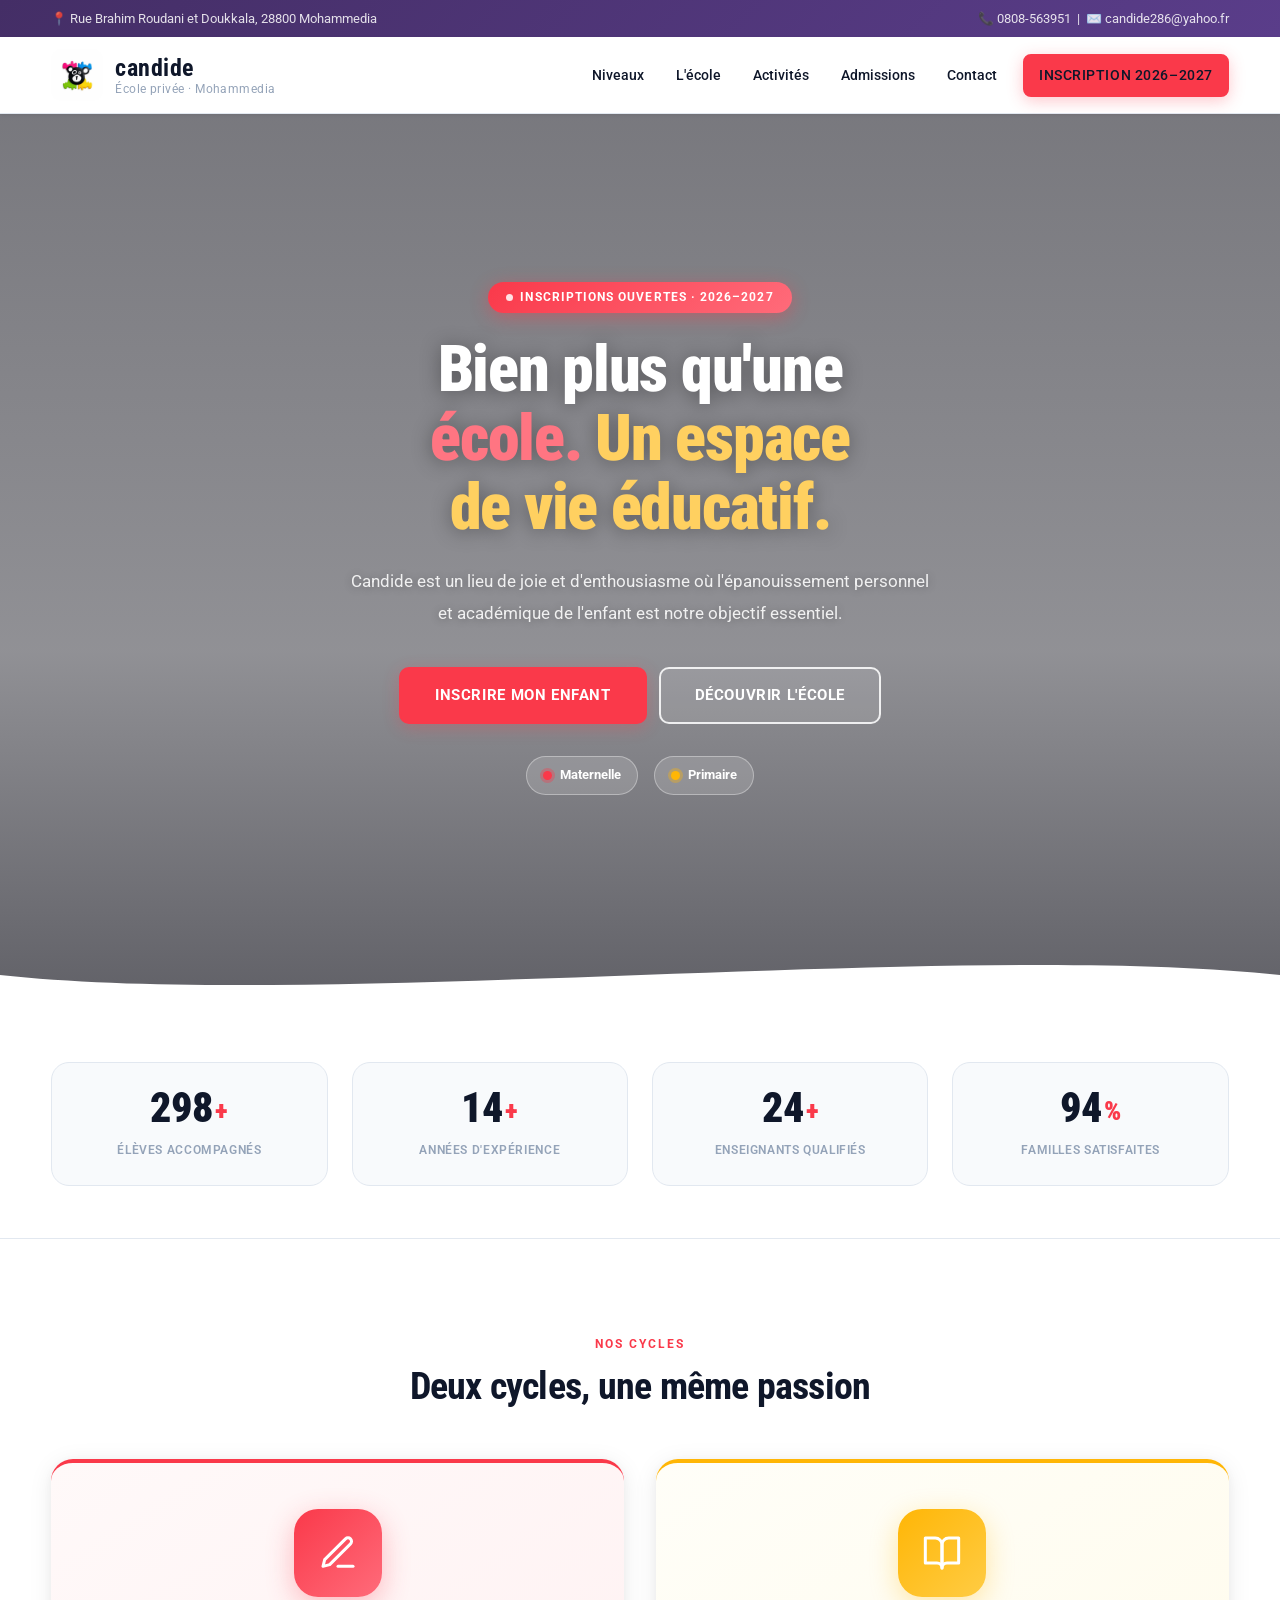
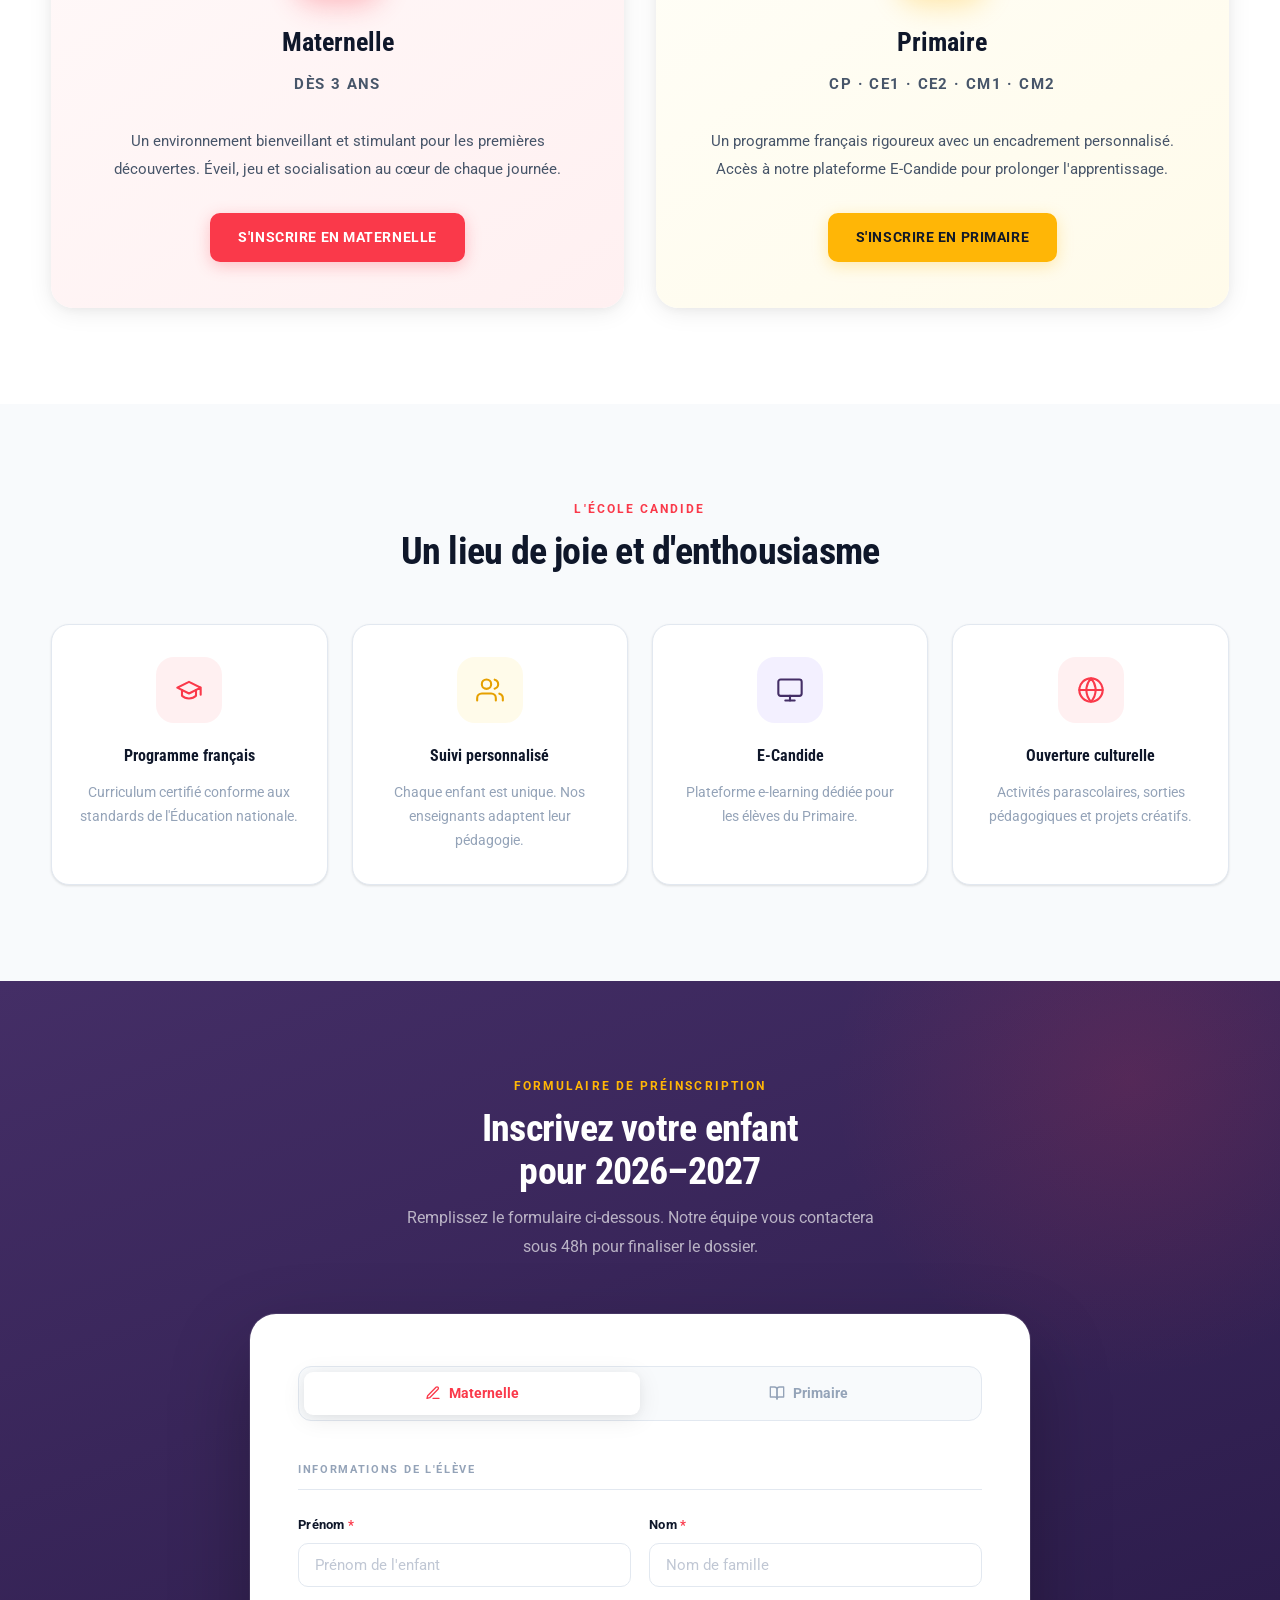
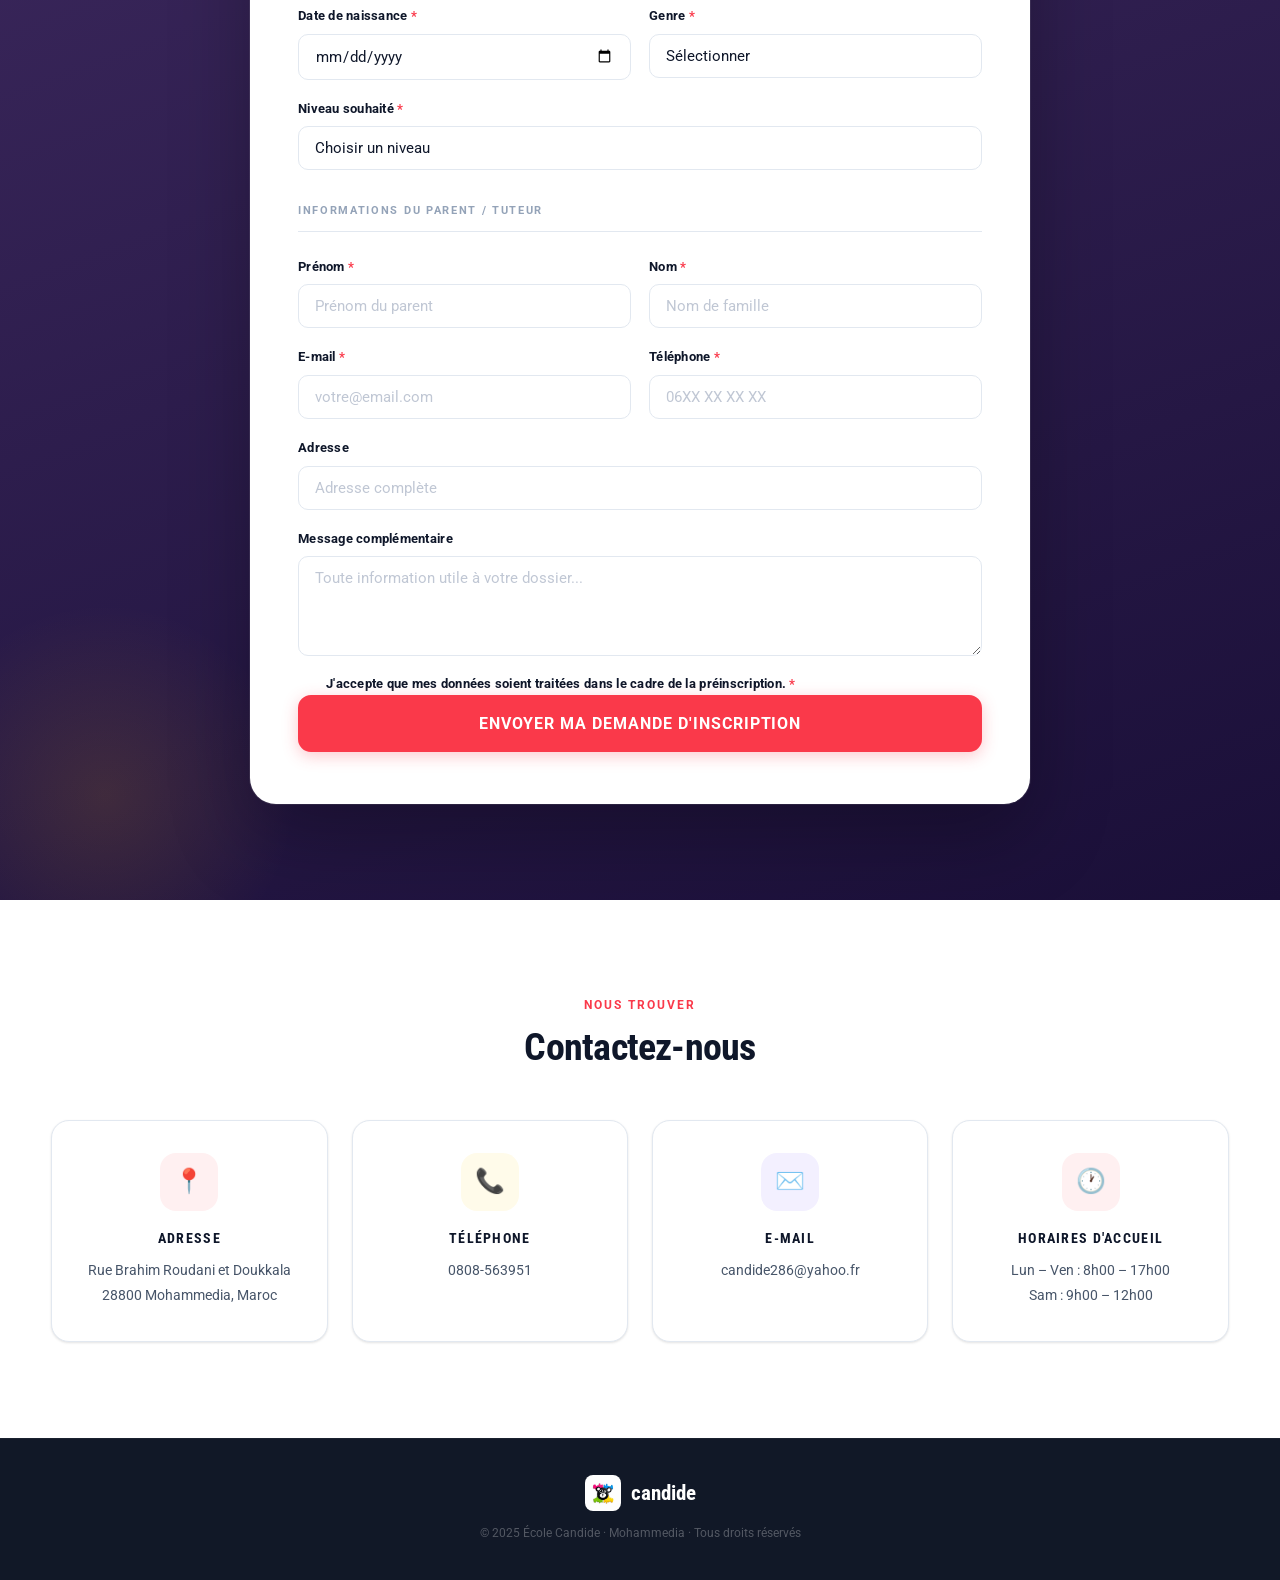
==== commit 79bacffd: "Add video banner to home page hero section Replace static gradient hero with full-viewport video bac" ====
--- a/index.html
+++ b/index.html
@@ -47,55 +47,31 @@
   </header>
 
   <!-- HERO -->
-  <section class="hero">
-    <div class="hero-blob-1"></div>
-    <div class="hero-blob-2"></div>
-    <div class="hero-blob-3"></div>
-    <div class="container hero-inner">
-      <div class="hero-text">
-        <div class="hero-badge">Inscriptions ouvertes · 2026–2027</div>
-        <h1>
-          Bien plus qu'une<br />
-          <span class="red">école.</span>
-          <span class="amber"> Un espace<br />de vie éducatif.</span>
-        </h1>
-        <p>Candide est un lieu de joie et d'enthousiasme où l'épanouissement personnel et académique de l'enfant est notre objectif essentiel.</p>
-        <div class="hero-btns">
-          <a href="#inscription" class="btn btn-red btn-lg">Inscrire mon enfant</a>
-          <a href="#pourquoi" class="btn btn-outline-dark btn-lg">Découvrir l'école</a>
-        </div>
-        <div class="hero-levels">
-          <div class="level-badge">
-            <span class="level-dot maternelle"></span>
-            Maternelle
-          </div>
-          <div class="level-badge">
-            <span class="level-dot primaire"></span>
-            Primaire
-          </div>
-        </div>
-      </div>
-      <div class="hero-visual">
-        <div class="hero-card hero-card-1">
-          <span class="hc-icon">
-            <svg width="28" height="28" viewBox="0 0 24 24" fill="none" stroke="#fa394a" stroke-width="1.8" stroke-linecap="round" stroke-linejoin="round"><circle cx="12" cy="12" r="10"/><path d="M8 14s1.5 2 4 2 4-2 4-2"/><line x1="9" y1="9" x2="9.01" y2="9"/><line x1="15" y1="9" x2="15.01" y2="9"/></svg>
-          </span>
-          <strong>Épanouissement</strong>
-          <p>Créativité & expression</p>
-        </div>
-        <div class="hero-img-wrap">
-          <img src="https://images.unsplash.com/photo-1503676260728-1c00da094a0b?w=800&q=80" alt="Enfants à l'école" />
-          <div class="hero-img-badge">
-            <strong>2026–27</strong>
-            <span>Inscriptions</span>
-          </div>
-        </div>
-        <div class="hero-card hero-card-2">
-          <span class="hc-icon">
-            <svg width="28" height="28" viewBox="0 0 24 24" fill="none" stroke="#442e66" stroke-width="1.8" stroke-linecap="round" stroke-linejoin="round"><path d="M2 3h6a4 4 0 0 1 4 4v14a3 3 0 0 0-3-3H2z"/><path d="M22 3h-6a4 4 0 0 0-4 4v14a3 3 0 0 1 3-3h7z"/></svg>
-          </span>
-          <strong>Excellence</strong>
-          <p>Programme français</p>
+  <section class="hero hero-video">
+    <video class="hero-video-bg" autoplay muted loop playsinline>
+      <source src="banner.mp4" type="video/mp4" />
+    </video>
+    <div class="hero-video-overlay"></div>
+    <div class="container hero-video-inner">
+      <div class="hero-badge">Inscriptions ouvertes · 2026–2027</div>
+      <h1>
+        Bien plus qu'une<br />
+        <span class="red-light">école.</span>
+        <span class="amber-light"> Un espace<br />de vie éducatif.</span>
+      </h1>
+      <p>Candide est un lieu de joie et d'enthousiasme où l'épanouissement personnel et académique de l'enfant est notre objectif essentiel.</p>
+      <div class="hero-btns">
+        <a href="#inscription" class="btn btn-red btn-lg">Inscrire mon enfant</a>
+        <a href="#pourquoi" class="btn btn-outline-white btn-lg">Découvrir l'école</a>
+      </div>
+      <div class="hero-levels">
+        <div class="level-badge level-badge-light">
+          <span class="level-dot maternelle"></span>
+          Maternelle
+        </div>
+        <div class="level-badge level-badge-light">
+          <span class="level-dot primaire"></span>
+          Primaire
         </div>
       </div>
     </div>
--- a/styles.css
+++ b/styles.css
@@ -364,59 +364,47 @@
   transition: all 0.3s var(--ease-spring);
 }
 
-/* ── HERO ── */
+/* ── HERO (VIDEO BANNER) ── */
 
 .hero {
-  background: linear-gradient(-45deg, #fff8f8, #fffef5, #f8f5ff, #f5f8ff);
-  background-size: 400% 400%;
-  animation: gradientShift 12s ease infinite;
-  padding-top: 72px;
-  padding-bottom: 0;
   position: relative;
   overflow: hidden;
-}
-
-/* Decorative blobs */
-.hero-blob-1,
-.hero-blob-2,
-.hero-blob-3 {
+  padding-top: 0;
+  padding-bottom: 0;
+}
+
+.hero-video-bg {
   position: absolute;
-  border-radius: 50%;
-  filter: blur(70px);
-  pointer-events: none;
+  inset: 0;
+  width: 100%;
+  height: 100%;
+  object-fit: cover;
   z-index: 0;
 }
 
-.hero-blob-1 {
-  width: 560px; height: 560px;
-  background: radial-gradient(circle, rgba(250,57,74,0.10) 0%, transparent 70%);
-  top: -160px; right: -120px;
-  animation: blobPulse 7s ease-in-out infinite;
-}
-
-.hero-blob-2 {
-  width: 420px; height: 420px;
-  background: radial-gradient(circle, rgba(255,182,6,0.10) 0%, transparent 70%);
-  bottom: -60px; left: -90px;
-  animation: blobPulse 9s ease-in-out 2s infinite;
-}
-
-.hero-blob-3 {
-  width: 320px; height: 320px;
-  background: radial-gradient(circle, rgba(68,46,102,0.07) 0%, transparent 70%);
-  top: 45%; left: 32%;
-  transform: translateY(-50%);
-  animation: blobPulse 11s ease-in-out 4s infinite;
-}
-
-.hero-inner {
+.hero-video-overlay {
+  position: absolute;
+  inset: 0;
+  background: linear-gradient(
+    to bottom,
+    rgba(10, 10, 20, 0.55) 0%,
+    rgba(10, 10, 20, 0.45) 60%,
+    rgba(10, 10, 20, 0.65) 100%
+  );
+  z-index: 1;
+}
+
+.hero-video-inner {
   position: relative;
-  z-index: 1;
-  display: grid;
-  grid-template-columns: 1fr 1fr;
-  gap: 60px;
-  align-items: center;
-  padding-bottom: 64px;
+  z-index: 2;
+  display: flex;
+  flex-direction: column;
+  align-items: center;
+  justify-content: center;
+  text-align: center;
+  min-height: 92vh;
+  padding-top: 100px;
+  padding-bottom: 80px;
 }
 
 .hero-badge {
@@ -432,7 +420,7 @@
   padding: 6px 18px;
   border-radius: 100px;
   margin-bottom: 22px;
-  box-shadow: 0 4px 18px rgba(250,57,74,0.32);
+  box-shadow: 0 4px 18px rgba(250,57,74,0.42);
   animation: fadeInUp 0.6s var(--ease-spring) 0.15s both;
 }
 
@@ -444,31 +432,28 @@
   animation: pulseDot 2s ease infinite;
 }
 
-.hero-text h1 {
+.hero-video-inner h1 {
   font-family: 'Roboto Condensed', sans-serif;
-  font-size: clamp(2.2rem, 4.5vw, 3.3rem);
+  font-size: clamp(2.4rem, 5.5vw, 4rem);
   font-weight: 900;
-  color: var(--title);
+  color: #ffffff;
   line-height: 1.08;
   margin-bottom: 24px;
   letter-spacing: -0.02em;
-  animation: fadeInLeft 0.9s var(--ease-spring) 0.3s both;
-}
-
-.hero-text h1 .red { color: var(--red); }
-.hero-text h1 .amber {
-  background: linear-gradient(135deg, var(--amber-dark), #ff9500);
-  -webkit-background-clip: text;
-  -webkit-text-fill-color: transparent;
-  background-clip: text;
-}
-
-.hero-text p {
-  color: var(--body);
-  font-size: 1.06rem;
+  text-shadow: 0 2px 20px rgba(0,0,0,0.35);
+  animation: fadeInUp 0.9s var(--ease-spring) 0.3s both;
+}
+
+.hero-video-inner h1 .red-light   { color: #ff7582; }
+.hero-video-inner h1 .amber-light { color: #ffd060; }
+
+.hero-video-inner > p {
+  color: rgba(255,255,255,0.88);
+  font-size: 1.08rem;
   line-height: 1.82;
   margin-bottom: 38px;
-  max-width: 460px;
+  max-width: 580px;
+  text-shadow: 0 1px 8px rgba(0,0,0,0.3);
   animation: fadeInUp 0.8s var(--ease-spring) 0.48s both;
 }
 
@@ -476,14 +461,28 @@
   display: flex;
   gap: 12px;
   flex-wrap: wrap;
+  justify-content: center;
   margin-bottom: 32px;
   animation: fadeInUp 0.8s var(--ease-spring) 0.62s both;
 }
 
+.btn-outline-white {
+  border: 2px solid rgba(255,255,255,0.85);
+  color: #ffffff;
+  background: rgba(255,255,255,0.10);
+  backdrop-filter: blur(8px);
+}
+.btn-outline-white:hover {
+  background: rgba(255,255,255,0.22);
+  border-color: #ffffff;
+  color: #ffffff;
+}
+
 .hero-levels {
   display: flex;
   gap: 16px;
   flex-wrap: wrap;
+  justify-content: center;
   animation: fadeInUp 0.8s var(--ease-spring) 0.74s both;
 }
 
@@ -502,6 +501,12 @@
   transition: box-shadow 0.2s ease;
 }
 
+.level-badge-light {
+  color: #ffffff;
+  background: rgba(255,255,255,0.15);
+  border-color: rgba(255,255,255,0.35);
+}
+
 .level-badge:hover { box-shadow: var(--shadow-sm); }
 
 .level-dot {
@@ -510,102 +515,12 @@
   flex-shrink: 0;
 }
 
-.level-dot.maternelle { background: var(--red);   box-shadow: 0 0 0 3px rgba(250,57,74,0.2); }
-.level-dot.primaire   { background: var(--amber); box-shadow: 0 0 0 3px rgba(255,182,6,0.2); }
-
-/* Hero visual */
-.hero-visual {
+.level-dot.maternelle { background: var(--red);   box-shadow: 0 0 0 3px rgba(250,57,74,0.35); }
+.level-dot.primaire   { background: var(--amber); box-shadow: 0 0 0 3px rgba(255,182,6,0.35); }
+
+.hero-wave {
   position: relative;
-  display: flex;
-  justify-content: center;
-  align-items: center;
-  animation: fadeInRight 1s var(--ease-spring) 0.38s both;
-}
-
-.hero-img-wrap {
-  border-radius: 26px;
-  overflow: hidden;
-  box-shadow: var(--shadow-xl);
-  position: relative;
-  width: 100%;
-  max-width: 450px;
-  animation: floatSlow 7s ease-in-out 1s infinite;
-  transition: transform 0.3s ease;
-}
-
-.hero-img-wrap::after {
-  content: '';
-  position: absolute;
-  inset: 0;
-  background: linear-gradient(to bottom, transparent 55%, rgba(15,23,42,0.22));
-  pointer-events: none;
-  border-radius: inherit;
-}
-
-.hero-img-wrap img {
-  width: 100%;
-  height: 400px;
-  object-fit: cover;
-  display: block;
-  transition: transform 0.7s ease;
-}
-
-.hero-img-wrap:hover img { transform: scale(1.04); }
-
-.hero-img-badge {
-  position: absolute;
-  bottom: 22px; left: 22px;
-  background: var(--amber);
-  color: var(--dark);
-  padding: 12px 22px;
-  border-radius: 14px;
-  font-weight: 700;
-  line-height: 1.2;
-  z-index: 2;
-  box-shadow: 0 6px 20px rgba(255,182,6,0.45);
-}
-
-.hero-img-badge strong { display: block; font-size: 1.3rem; }
-.hero-img-badge span {
-  font-size: 0.72rem;
-  text-transform: uppercase;
-  letter-spacing: 0.06em;
-}
-
-.hero-card {
-  position: absolute;
-  background: rgba(255,255,255,0.88);
-  backdrop-filter: blur(18px);
-  -webkit-backdrop-filter: blur(18px);
-  border-radius: 18px;
-  padding: 16px 22px;
-  box-shadow: var(--shadow-lg);
-  text-align: center;
-  min-width: 145px;
-  z-index: 2;
-  border: 1px solid rgba(255,255,255,0.9);
-  transition: box-shadow 0.35s ease;
-}
-
-.hero-card:hover {
-  box-shadow: var(--shadow-xl);
-}
-
-.hero-card-1 {
-  top: 28px; left: -26px;
-  animation: float 4.2s ease-in-out infinite;
-}
-
-.hero-card-2 {
-  bottom: 50px; right: -26px;
-  animation: float 4.2s ease-in-out 2.1s infinite;
-}
-
-.hero-card .hc-icon { display: flex; align-items: center; justify-content: center; margin-bottom: 8px; }
-.hero-card strong   { display: block; font-size: 0.88rem; color: var(--title); font-weight: 700; }
-.hero-card p        { font-size: 0.76rem; color: var(--muted); margin: 0; }
-
-.hero-wave {
+  z-index: 3;
   height: 70px;
   margin-top: -2px;
 }
@@ -1217,14 +1132,8 @@
   .nav          { display: none; }
   .burger       { display: flex; }
 
-  .hero-inner {
-    grid-template-columns: 1fr;
-    gap: 40px;
-    padding-top: 20px;
-  }
-
-  .hero-card-1, .hero-card-2 { display: none; }
-  .hero-text p  { max-width: 100%; }
+  .hero-video-inner { min-height: 80vh; padding-top: 88px; }
+  .hero-video-inner h1 { font-size: clamp(1.9rem, 7vw, 2.8rem); }
   .levels-grid  { grid-template-columns: 1fr; }
   .pillars      { grid-template-columns: repeat(2, 1fr); }
   .contact-grid { grid-template-columns: repeat(2, 1fr); }
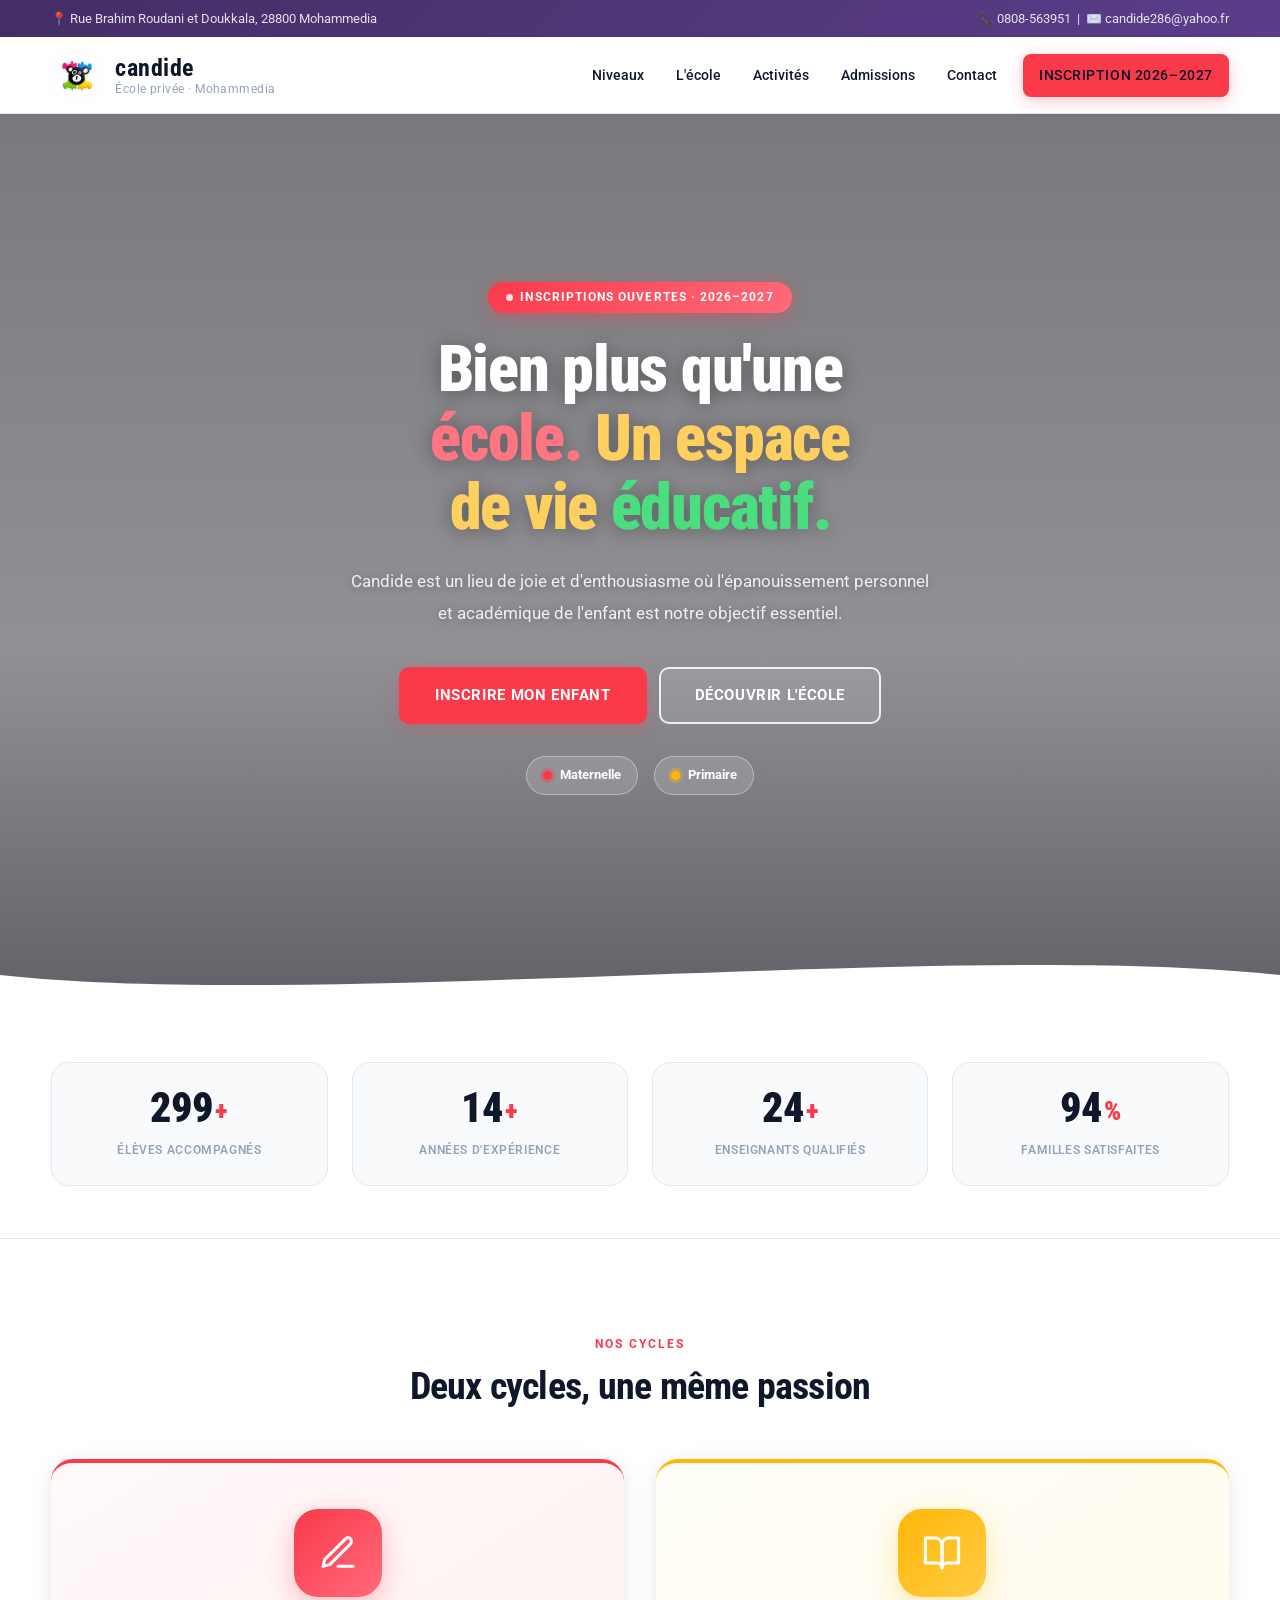
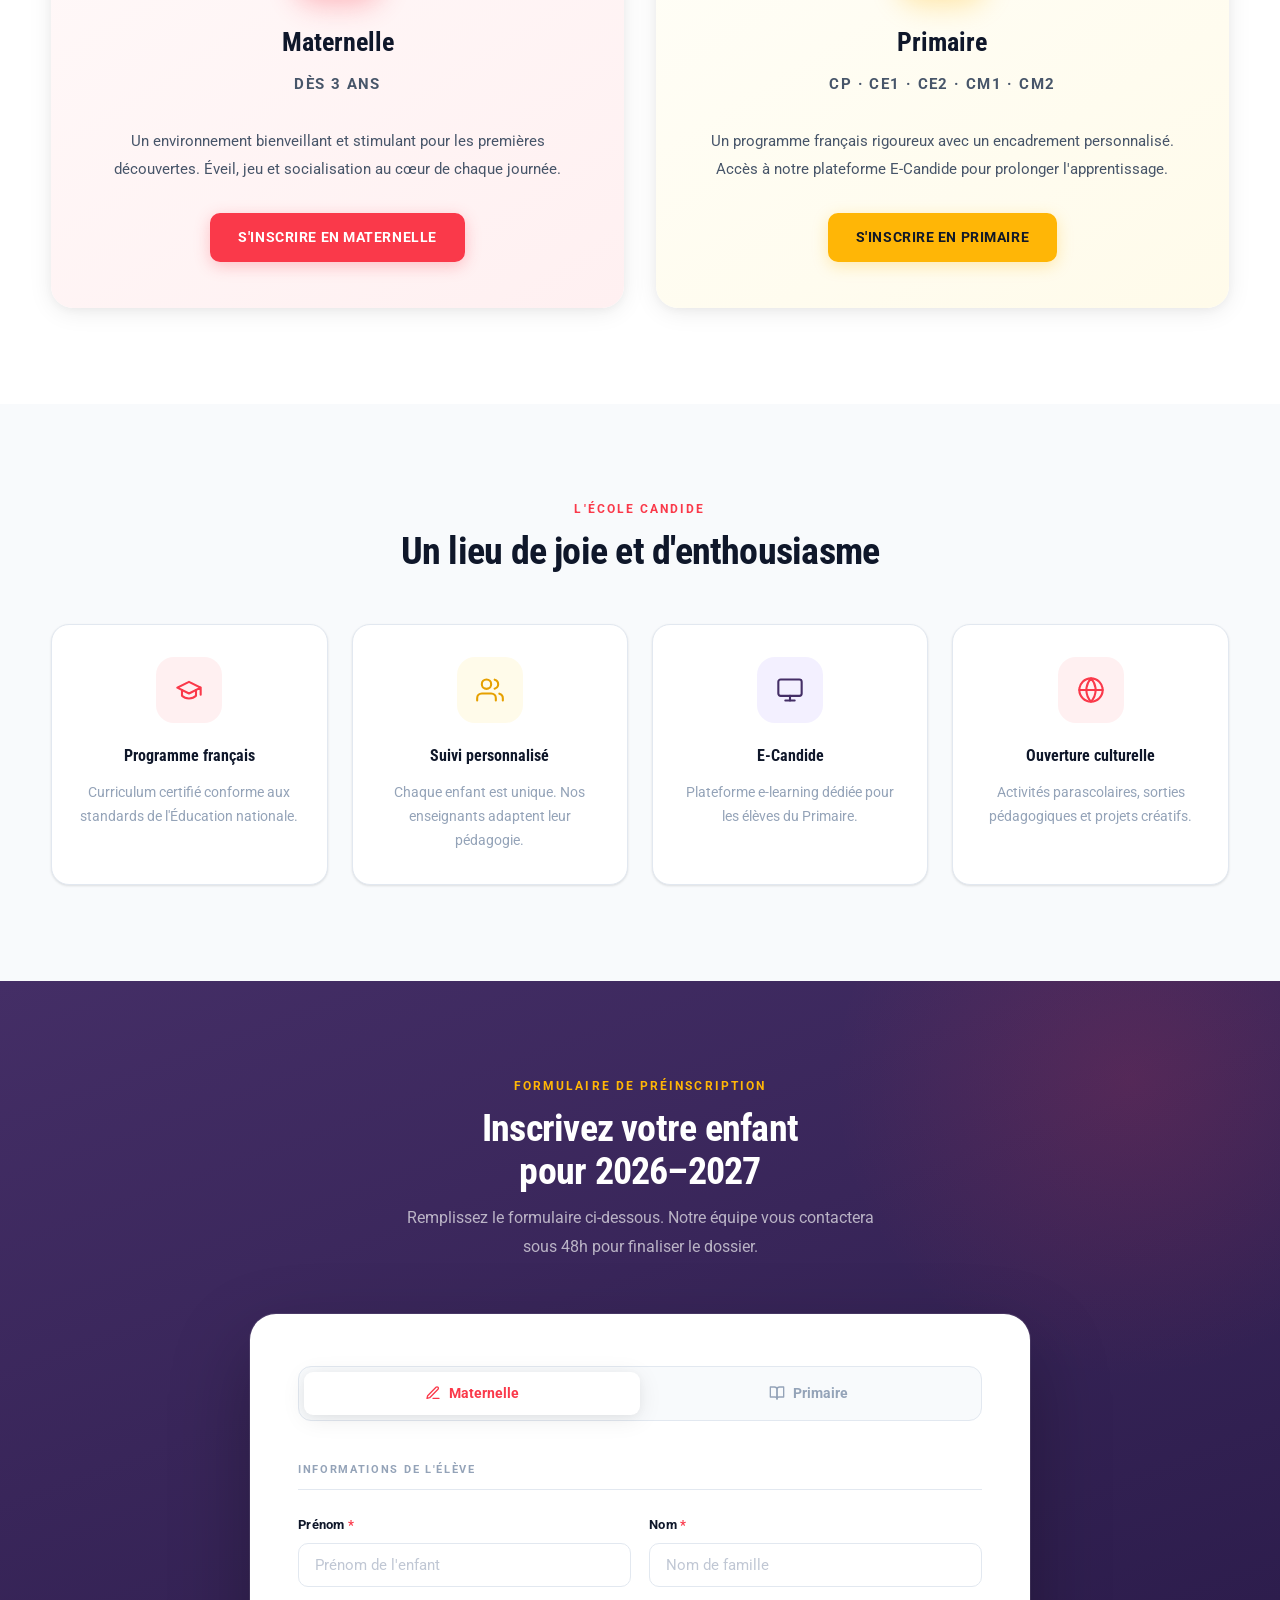
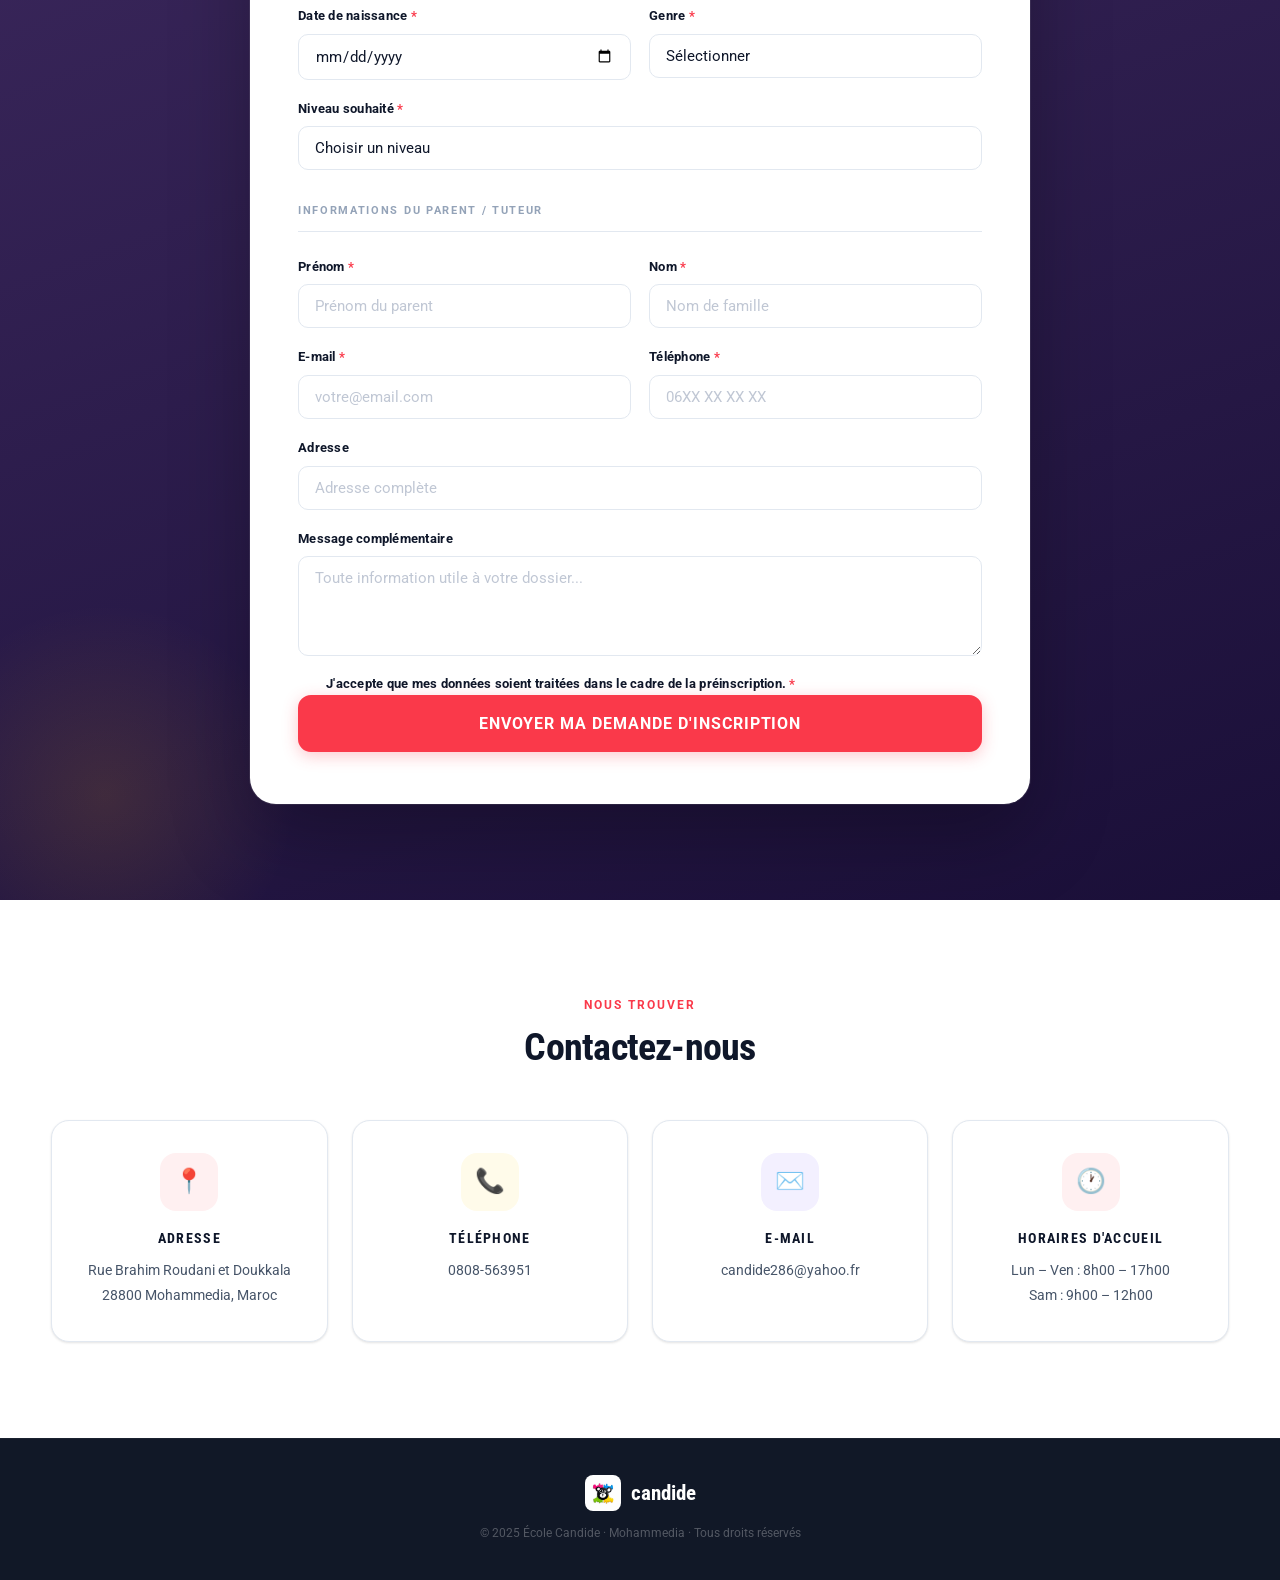
==== commit 33bffb6d: "Make "éducatif" green in hero banner heading Co-Authored-By: Claude Sonnet 4.6 <noreply@anthropic.co" ====
--- a/index.html
+++ b/index.html
@@ -57,7 +57,7 @@
       <h1>
         Bien plus qu'une<br />
         <span class="red-light">école.</span>
-        <span class="amber-light"> Un espace<br />de vie éducatif.</span>
+        <span class="amber-light"> Un espace<br />de vie <span class="green-light">éducatif.</span></span>
       </h1>
       <p>Candide est un lieu de joie et d'enthousiasme où l'épanouissement personnel et académique de l'enfant est notre objectif essentiel.</p>
       <div class="hero-btns">
--- a/styles.css
+++ b/styles.css
@@ -446,6 +446,7 @@
 
 .hero-video-inner h1 .red-light   { color: #ff7582; }
 .hero-video-inner h1 .amber-light { color: #ffd060; }
+.hero-video-inner h1 .green-light { color: #4ade80; }
 
 .hero-video-inner > p {
   color: rgba(255,255,255,0.88);
